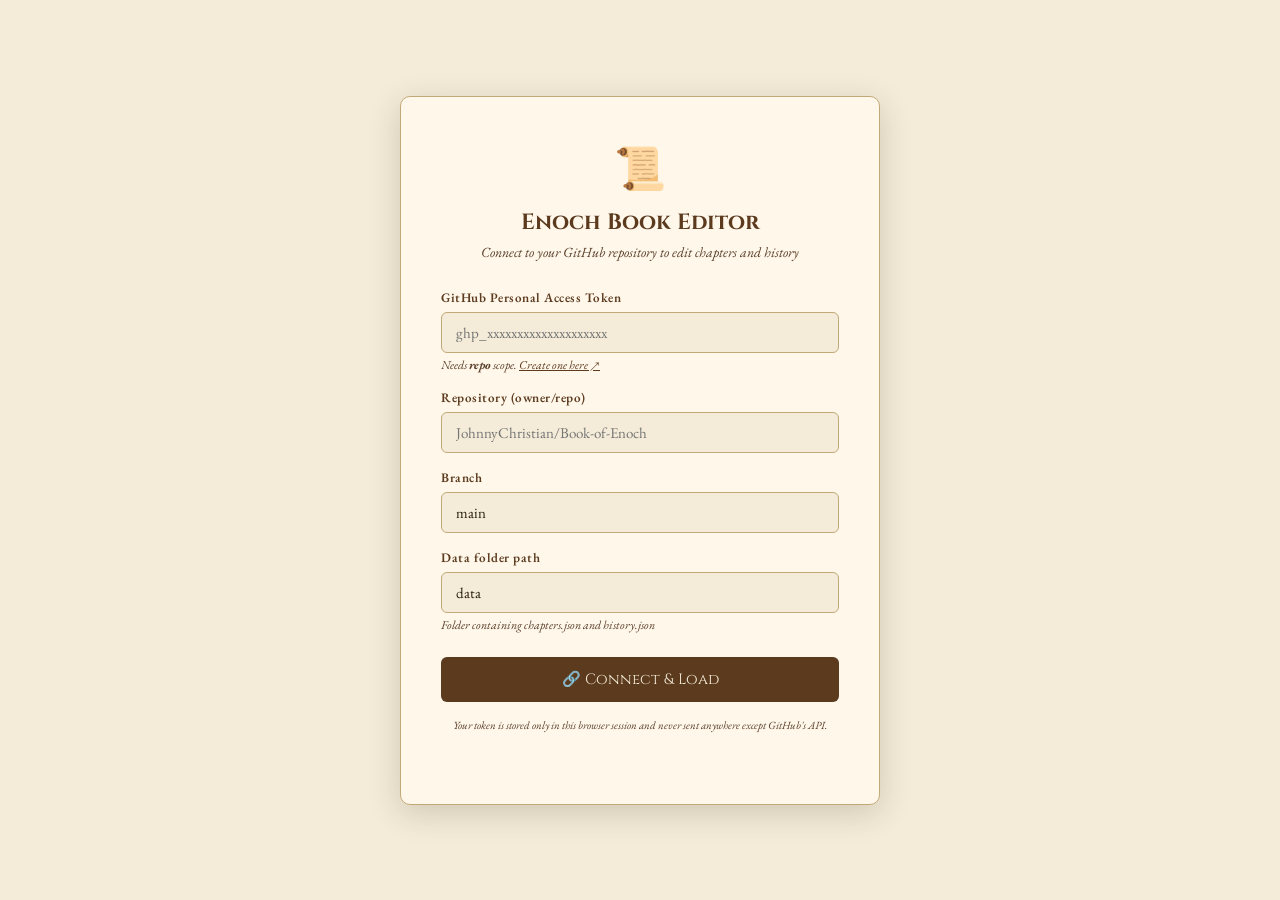
==== editor.html @ ed41091d "second commmit of v2" ====
<!DOCTYPE html>
<html lang="en">
<head>
<meta charset="UTF-8">
<meta name="viewport" content="width=device-width, initial-scale=1.0">
<title>Enoch Editor</title>
<style>
/* ── Google Fonts ── */
@import url('https://fonts.googleapis.com/css2?family=EB+Garamond:ital,wght@0,400;0,600;1,400&family=Cinzel:wght@500;700&display=swap');

:root {
  --parchment:   #f4ecd8;
  --parchment-dk:#e4d5b7;
  --parchment-md:#ede0c4;
  --ink:         #2b1d0e;
  --ink-mid:     #5a3e28;
  --gold:        #8b5e34;
  --gold-lt:     #c9a97a;
  --gold-dk:     #5c3a1e;
  --crimson:     #7a1e1e;
  --green:       #2d5a27;
  --border:      #c2a97a;
  --shadow:      rgba(43,29,14,0.18);
  --radius:      10px;
}

* { box-sizing: border-box; margin: 0; padding: 0; }

body {
  font-family: 'EB Garamond', Georgia, serif;
  background: var(--parchment);
  background-image: url("https://www.transparenttextures.com/patterns/paper-fibers.png");
  color: var(--ink);
  min-height: 100vh;
  font-size: 16px;
}

/* ── LOGIN SCREEN ── */
#loginScreen {
  display: flex;
  align-items: center;
  justify-content: center;
  min-height: 100vh;
  padding: 20px;
}
.login-card {
  background: rgba(255,248,235,0.95);
  border: 1px solid var(--border);
  border-radius: var(--radius);
  padding: 44px 40px;
  max-width: 480px;
  width: 100%;
  box-shadow: 0 8px 32px var(--shadow);
  text-align: center;
}
.login-card .crown { font-size: 42px; margin-bottom: 12px; }
.login-card h1 {
  font-family: 'Cinzel', serif;
  font-size: 22px;
  color: var(--gold-dk);
  margin-bottom: 6px;
}
.login-card p {
  font-size: 14px;
  color: var(--ink-mid);
  margin-bottom: 28px;
  font-style: italic;
}
.field-group { text-align: left; margin-bottom: 16px; }
.field-group label {
  display: block;
  font-size: 13px;
  font-weight: 600;
  color: var(--gold-dk);
  margin-bottom: 6px;
  letter-spacing: .5px;
}
.field-group input, .field-group select {
  width: 100%;
  padding: 10px 14px;
  font-family: 'EB Garamond', serif;
  font-size: 15px;
  background: var(--parchment);
  border: 1px solid var(--border);
  border-radius: 6px;
  color: var(--ink);
  outline: none;
  transition: border-color .2s;
}
.field-group input:focus, .field-group select:focus {
  border-color: var(--gold);
}
.field-group .hint {
  font-size: 12px;
  color: var(--ink-mid);
  margin-top: 4px;
  font-style: italic;
}
.btn-primary {
  width: 100%;
  padding: 12px;
  background: var(--gold-dk);
  color: var(--parchment);
  border: none;
  border-radius: 6px;
  font-family: 'Cinzel', serif;
  font-size: 15px;
  cursor: pointer;
  transition: background .2s, transform .1s;
  margin-top: 8px;
}
.btn-primary:hover { background: var(--gold); transform: translateY(-1px); }
.btn-primary:active { transform: translateY(0); }

/* ── MAIN APP ── */
#app { display: none; }

.topbar {
  background: var(--gold-dk);
  color: var(--parchment);
  display: flex;
  align-items: center;
  justify-content: space-between;
  padding: 12px 20px;
  position: sticky;
  top: 0;
  z-index: 200;
  box-shadow: 0 2px 8px var(--shadow);
}
.topbar h1 {
  font-family: 'Cinzel', serif;
  font-size: 17px;
  letter-spacing: 1px;
}
.topbar-right { display: flex; align-items: center; gap: 10px; }
.repo-badge {
  font-size: 12px;
  opacity: .8;
  font-style: italic;
}
.btn-sm {
  padding: 6px 14px;
  border-radius: 5px;
  font-size: 13px;
  cursor: pointer;
  border: 1px solid rgba(255,248,235,0.4);
  background: transparent;
  color: var(--parchment);
  font-family: 'EB Garamond', serif;
  transition: background .15s;
}
.btn-sm:hover { background: rgba(255,255,255,.15); }

/* ── TABS ── */
.tab-row {
  display: flex;
  gap: 0;
  background: var(--parchment-dk);
  border-bottom: 2px solid var(--border);
  padding: 0 16px;
}
.tab-btn {
  padding: 12px 24px;
  font-family: 'Cinzel', serif;
  font-size: 14px;
  background: transparent;
  border: none;
  border-bottom: 3px solid transparent;
  cursor: pointer;
  color: var(--ink-mid);
  transition: color .15s, border-color .15s;
  margin-bottom: -2px;
}
.tab-btn.active {
  color: var(--gold-dk);
  border-bottom-color: var(--gold-dk);
}

/* ── WORKSPACE ── */
.workspace { display: flex; min-height: calc(100vh - 110px); }

/* ── SIDEBAR ── */
.sidebar {
  width: 260px;
  min-width: 220px;
  background: var(--parchment-md);
  border-right: 1px solid var(--border);
  padding: 16px 0;
  overflow-y: auto;
  flex-shrink: 0;
}
.sidebar-title {
  font-family: 'Cinzel', serif;
  font-size: 11px;
  letter-spacing: 2px;
  color: var(--gold-dk);
  padding: 0 16px 10px;
  text-transform: uppercase;
  border-bottom: 1px solid var(--border);
  margin-bottom: 8px;
}
.chapter-item {
  display: flex;
  align-items: center;
  justify-content: space-between;
  padding: 9px 16px;
  cursor: pointer;
  font-size: 14px;
  transition: background .12s;
  border-left: 3px solid transparent;
}
.chapter-item:hover { background: rgba(139,94,52,.08); }
.chapter-item.active {
  background: rgba(139,94,52,.14);
  border-left-color: var(--gold);
  color: var(--gold-dk);
  font-weight: 600;
}
.chapter-item .ch-num {
  font-size: 11px;
  color: var(--gold);
  font-family: 'Cinzel', serif;
  min-width: 28px;
}
.chapter-item .ch-title {
  flex: 1;
  overflow: hidden;
  text-overflow: ellipsis;
  white-space: nowrap;
  font-size: 13px;
}
.chapter-item .ch-count {
  font-size: 11px;
  color: var(--ink-mid);
  background: var(--parchment-dk);
  padding: 1px 6px;
  border-radius: 10px;
}
.add-chapter-btn {
  display: block;
  width: calc(100% - 32px);
  margin: 12px 16px 0;
  padding: 9px;
  background: var(--gold-dk);
  color: var(--parchment);
  border: none;
  border-radius: 6px;
  font-family: 'Cinzel', serif;
  font-size: 13px;
  cursor: pointer;
  transition: background .15s;
}
.add-chapter-btn:hover { background: var(--gold); }

/* ── EDITOR PANEL ── */
.editor-panel {
  flex: 1;
  padding: 24px;
  overflow-y: auto;
}
.panel-header {
  display: flex;
  align-items: center;
  justify-content: space-between;
  margin-bottom: 20px;
  flex-wrap: wrap;
  gap: 10px;
}
.panel-header h2 {
  font-family: 'Cinzel', serif;
  font-size: 18px;
  color: var(--gold-dk);
}
.btn-group { display: flex; gap: 8px; flex-wrap: wrap; }

.btn-action {
  padding: 8px 18px;
  border-radius: 6px;
  font-size: 14px;
  font-family: 'EB Garamond', serif;
  cursor: pointer;
  border: 1px solid var(--border);
  background: var(--parchment);
  color: var(--ink);
  transition: background .15s, transform .1s;
}
.btn-action:hover { background: var(--parchment-dk); }
.btn-action.save {
  background: var(--green);
  color: #fff;
  border-color: var(--green);
}
.btn-action.save:hover { background: #3a7233; }
.btn-action.danger {
  background: var(--crimson);
  color: #fff;
  border-color: var(--crimson);
}
.btn-action.danger:hover { background: #9a2525; }

/* ── FORM ELEMENTS ── */
.form-row { margin-bottom: 18px; }
.form-row label {
  display: block;
  font-size: 13px;
  font-weight: 600;
  color: var(--gold-dk);
  margin-bottom: 6px;
  letter-spacing: .3px;
}
.form-row input[type=text],
.form-row input[type=number] {
  width: 100%;
  padding: 10px 14px;
  font-family: 'EB Garamond', serif;
  font-size: 16px;
  background: rgba(255,248,235,0.9);
  border: 1px solid var(--border);
  border-radius: 6px;
  color: var(--ink);
  outline: none;
  transition: border-color .2s;
}
.form-row input:focus { border-color: var(--gold); }

textarea {
  width: 100%;
  padding: 12px 14px;
  font-family: 'EB Garamond', serif;
  font-size: 16px;
  line-height: 1.9;
  background: rgba(255,248,235,0.9);
  border: 1px solid var(--border);
  border-radius: 6px;
  color: var(--ink);
  outline: none;
  resize: vertical;
  transition: border-color .2s;
}
textarea:focus { border-color: var(--gold); }

.hint-text {
  font-size: 12px;
  color: var(--ink-mid);
  margin-top: 5px;
  font-style: italic;
}

/* ── VERSE INPUT MODE ── */
.verse-list { display: flex; flex-direction: column; gap: 10px; margin-bottom: 14px; }
.verse-row {
  display: flex;
  gap: 8px;
  align-items: flex-start;
}
.verse-num-badge {
  min-width: 36px;
  padding: 10px 0;
  text-align: center;
  font-family: 'Cinzel', serif;
  font-size: 13px;
  color: var(--gold);
  font-weight: 600;
  flex-shrink: 0;
}
.verse-row textarea { min-height: 70px; }
.verse-del-btn {
  padding: 8px 10px;
  background: transparent;
  border: 1px solid var(--border);
  border-radius: 5px;
  cursor: pointer;
  color: var(--crimson);
  font-size: 16px;
  flex-shrink: 0;
  transition: background .12s;
}
.verse-del-btn:hover { background: #fbeaea; }
.add-verse-btn {
  padding: 8px 16px;
  background: transparent;
  border: 1px dashed var(--gold);
  border-radius: 6px;
  color: var(--gold-dk);
  font-family: 'EB Garamond', serif;
  font-size: 14px;
  cursor: pointer;
  transition: background .12s;
}
.add-verse-btn:hover { background: rgba(139,94,52,.07); }

/* ── MODE TOGGLE ── */
.mode-toggle {
  display: flex;
  gap: 0;
  border: 1px solid var(--border);
  border-radius: 6px;
  overflow: hidden;
  margin-bottom: 16px;
  width: fit-content;
}
.mode-btn {
  padding: 7px 16px;
  font-size: 13px;
  font-family: 'EB Garamond', serif;
  border: none;
  background: var(--parchment);
  color: var(--ink-mid);
  cursor: pointer;
  transition: background .12s, color .12s;
}
.mode-btn.active {
  background: var(--gold-dk);
  color: var(--parchment);
}

/* ── STATUS TOAST ── */
#toast {
  position: fixed;
  bottom: 24px;
  left: 50%;
  transform: translateX(-50%) translateY(80px);
  background: var(--gold-dk);
  color: var(--parchment);
  padding: 12px 24px;
  border-radius: 8px;
  font-size: 14px;
  font-family: 'Cinzel', serif;
  z-index: 999;
  transition: transform .3s ease;
  pointer-events: none;
  white-space: nowrap;
}
#toast.show { transform: translateX(-50%) translateY(0); }
#toast.error { background: var(--crimson); }

/* ── EMPTY STATE ── */
.empty-state {
  text-align: center;
  padding: 60px 20px;
  color: var(--ink-mid);
}
.empty-state .icon { font-size: 48px; margin-bottom: 16px; }
.empty-state p { font-style: italic; font-size: 15px; }

/* ── CONFIRM DIALOG ── */
.overlay {
  display: none;
  position: fixed;
  inset: 0;
  background: rgba(43,29,14,0.5);
  z-index: 500;
  align-items: center;
  justify-content: center;
}
.overlay.show { display: flex; }
.dialog {
  background: var(--parchment);
  border: 1px solid var(--border);
  border-radius: var(--radius);
  padding: 32px;
  max-width: 400px;
  width: 90%;
  text-align: center;
  box-shadow: 0 12px 40px var(--shadow);
}
.dialog h3 {
  font-family: 'Cinzel', serif;
  color: var(--crimson);
  margin-bottom: 12px;
}
.dialog p { font-size: 15px; color: var(--ink-mid); margin-bottom: 22px; }
.dialog-btns { display: flex; gap: 10px; justify-content: center; }

/* ── RESPONSIVE ── */
@media (max-width: 640px) {
  .sidebar { width: 200px; min-width: 180px; }
  .editor-panel { padding: 16px; }
  .topbar h1 { font-size: 14px; }
  .repo-badge { display: none; }
}
@media (max-width: 480px) {
  .workspace { flex-direction: column; }
  .sidebar { width: 100%; border-right: none; border-bottom: 1px solid var(--border); max-height: 200px; }
}
</style>
</head>
<body>

<!-- ══════════════════════════════════════════════
     LOGIN SCREEN
══════════════════════════════════════════════ -->
<div id="loginScreen">
  <div class="login-card">
    <div class="crown">📜</div>
    <h1>Enoch Book Editor</h1>
    <p>Connect to your GitHub repository to edit chapters and history</p>

    <div class="field-group">
      <label>GitHub Personal Access Token</label>
      <input type="password" id="tokenInput" placeholder="ghp_xxxxxxxxxxxxxxxxxxxx">
      <div class="hint">
        Needs <strong>repo</strong> scope.
        <a href="https://github.com/settings/tokens/new?scopes=repo&description=Enoch+Editor" target="_blank" style="color:var(--gold-dk)">Create one here ↗</a>
      </div>
    </div>

    <div class="field-group">
      <label>Repository (owner/repo)</label>
      <input type="text" id="repoInput" placeholder="JohnnyChristian/Book-of-Enoch">
    </div>

    <div class="field-group">
      <label>Branch</label>
      <input type="text" id="branchInput" value="main" placeholder="main">
    </div>

    <div class="field-group">
      <label>Data folder path</label>
      <input type="text" id="pathInput" value="data" placeholder="data">
      <div class="hint">Folder containing chapters.json and history.json</div>
    </div>

    <button class="btn-primary" onclick="connect()">🔗 Connect &amp; Load</button>

    <p style="font-size:11px; color:var(--ink-mid); margin-top:16px; font-style:italic;">
      Your token is stored only in this browser session and never sent anywhere except GitHub's API.
    </p>
  </div>
</div>

<!-- ══════════════════════════════════════════════
     MAIN APP
══════════════════════════════════════════════ -->
<div id="app">

  <div class="topbar">
    <h1>📖 Enoch Editor</h1>
    <div class="topbar-right">
      <span class="repo-badge" id="repoLabel"></span>
      <button class="btn-sm" onclick="reloadData()">↻ Reload</button>
      <button class="btn-sm" onclick="logout()">Logout</button>
    </div>
  </div>

  <div class="tab-row">
    <button class="tab-btn active" id="tabChapters" onclick="switchTab('chapters')">📚 Chapters</button>
    <button class="tab-btn" id="tabHistory" onclick="switchTab('history')">📜 History</button>
  </div>

  <!-- CHAPTERS TAB -->
  <div id="chaptersTab" class="workspace">
    <div class="sidebar">
      <div class="sidebar-title">Chapters</div>
      <div id="chapterList"></div>
      <button class="add-chapter-btn" onclick="newChapter()">+ Add Chapter</button>
    </div>
    <div class="editor-panel" id="chapterEditor">
      <div class="empty-state">
        <div class="icon">✍️</div>
        <p>Select a chapter to edit, or add a new one</p>
      </div>
    </div>
  </div>

  <!-- HISTORY TAB -->
  <div id="historyTab" class="workspace" style="display:none;">
    <div class="editor-panel" style="max-width:860px; margin:0 auto;">
      <div class="panel-header">
        <h2>History Content</h2>
        <div class="btn-group">
          <button class="btn-action save" onclick="saveHistory()">💾 Save to GitHub</button>
        </div>
      </div>
      <div class="form-row">
        <label>Full history text (Gujarati)</label>
        <textarea id="historyContent" rows="28" placeholder="Enter history text here…"></textarea>
        <div class="hint-text">This is the complete content of history.json. Edit freely — the file will be saved exactly as written.</div>
      </div>
    </div>
  </div>

</div>

<!-- Confirm Dialog -->
<div class="overlay" id="confirmOverlay">
  <div class="dialog">
    <h3 id="confirmTitle">Confirm</h3>
    <p id="confirmMsg"></p>
    <div class="dialog-btns">
      <button class="btn-action" onclick="closeConfirm()">Cancel</button>
      <button class="btn-action danger" id="confirmOkBtn">Delete</button>
    </div>
  </div>
</div>

<!-- Toast -->
<div id="toast"></div>

<script>
/* ════════════════════════════════════════════════
   STATE
════════════════════════════════════════════════ */
let TOKEN  = '';
let REPO   = '';
let BRANCH = 'main';
let DATA_PATH = 'data';

let chaptersData = null;   // full parsed chapters.json
let historyData  = null;   // full parsed history.json
let chaptersSha  = '';     // GitHub blob SHA for chapters.json
let historySha   = '';     // GitHub blob SHA for history.json

let currentChapterIdx = null;
let activeTab = 'chapters';

const GU = '૦૧૨૩૪૫૬૭૮૯';

/* ════════════════════════════════════════════════
   GUJARATI HELPERS
════════════════════════════════════════════════ */
function toGu(n) {
  return String(n).split('').map(d => GU[+d]).join('');
}

function normalizeVerse(text, num) {
  let t = text.trim();
  // strip any existing numeral prefix the user typed
  t = t.replace(/^[0-9૦-૯]+\.\s*/, '');
  return `${toGu(num)}. ${t}`;
}

function parseVerses(raw) {
  // Accept bulk text: one verse per line (blank lines ignored)
  // Each line may or may not start with a numeral prefix
  const lines = raw.split('\n').map(l => l.trim()).filter(Boolean);
  return lines.map((line, i) => normalizeVerse(line, i + 1));
}

/* ════════════════════════════════════════════════
   GITHUB API
════════════════════════════════════════════════ */
async function ghGet(path) {
  const r = await fetch(`https://api.github.com/repos/${REPO}/contents/${path}?ref=${BRANCH}`, {
    headers: { Authorization: `token ${TOKEN}`, Accept: 'application/vnd.github.v3+json' }
  });
  if (!r.ok) throw new Error(`GitHub GET failed: ${r.status} ${await r.text()}`);
  return r.json();
}

async function ghPut(path, content, sha, message) {
  const body = {
    message,
    content: btoa(unescape(encodeURIComponent(content))),
    branch: BRANCH
  };
  if (sha) body.sha = sha;
  const r = await fetch(`https://api.github.com/repos/${REPO}/contents/${path}`, {
    method: 'PUT',
    headers: {
      Authorization: `token ${TOKEN}`,
      Accept: 'application/vnd.github.v3+json',
      'Content-Type': 'application/json'
    },
    body: JSON.stringify(body)
  });
  if (!r.ok) throw new Error(`GitHub PUT failed: ${r.status} ${await r.text()}`);
  return r.json();
}

function ghDecode(b64) {
  return decodeURIComponent(escape(atob(b64.replace(/\n/g, ''))));
}

/* ════════════════════════════════════════════════
   CONNECT / LOAD
════════════════════════════════════════════════ */
async function connect() {
  TOKEN     = document.getElementById('tokenInput').value.trim();
  REPO      = document.getElementById('repoInput').value.trim();
  BRANCH    = document.getElementById('branchInput').value.trim() || 'main';
  DATA_PATH = document.getElementById('pathInput').value.trim().replace(/\/$/, '') || 'data';

  if (!TOKEN || !REPO) { toast('Please fill in token and repository', true); return; }

  toast('Connecting to GitHub…');
  try {
    await reloadData(true);
    document.getElementById('loginScreen').style.display = 'none';
    document.getElementById('app').style.display = 'block';
    document.getElementById('repoLabel').textContent = REPO + ' / ' + BRANCH;
    // persist settings (not token) for convenience
    sessionStorage.setItem('enochRepo',   REPO);
    sessionStorage.setItem('enochBranch', BRANCH);
    sessionStorage.setItem('enochPath',   DATA_PATH);
  } catch(e) {
    toast('Connection failed: ' + e.message, true);
  }
}

async function reloadData(silent = false) {
  if (!silent) toast('Reloading from GitHub…');
  const [chFile, hiFile] = await Promise.all([
    ghGet(`${DATA_PATH}/chapters.json`),
    ghGet(`${DATA_PATH}/history.json`)
  ]);
  chaptersData = JSON.parse(ghDecode(chFile.content));
  historyData  = JSON.parse(ghDecode(hiFile.content));
  chaptersSha  = chFile.sha;
  historySha   = hiFile.sha;

  renderChapterList();
  document.getElementById('historyContent').value = historyData.content || '';
  currentChapterIdx = null;
  renderEmptyState();
  if (!silent) toast('Reloaded ✓');
}

function logout() {
  TOKEN = ''; REPO = ''; chaptersData = null; historyData = null;
  document.getElementById('loginScreen').style.display = 'flex';
  document.getElementById('app').style.display = 'none';
}

/* ════════════════════════════════════════════════
   TAB SWITCHING
════════════════════════════════════════════════ */
function switchTab(tab) {
  activeTab = tab;
  document.getElementById('chaptersTab').style.display = tab === 'chapters' ? 'flex' : 'none';
  document.getElementById('historyTab').style.display  = tab === 'history'  ? 'flex' : 'none';
  document.getElementById('tabChapters').classList.toggle('active', tab === 'chapters');
  document.getElementById('tabHistory').classList.toggle('active',  tab === 'history');
}

/* ════════════════════════════════════════════════
   CHAPTER LIST
════════════════════════════════════════════════ */
function renderChapterList() {
  const list = document.getElementById('chapterList');
  list.innerHTML = '';
  (chaptersData.chapters || []).forEach((ch, i) => {
    const div = document.createElement('div');
    div.className = 'chapter-item' + (i === currentChapterIdx ? ' active' : '');
    div.innerHTML = `
      <span class="ch-num">${ch.n}</span>
      <span class="ch-title">${ch.title}</span>
      <span class="ch-count">${ch.verses.length}v</span>
    `;
    div.onclick = () => openChapter(i);
    list.appendChild(div);
  });
}

/* ════════════════════════════════════════════════
   CHAPTER EDITOR
════════════════════════════════════════════════ */
function renderEmptyState() {
  document.getElementById('chapterEditor').innerHTML = `
    <div class="empty-state">
      <div class="icon">✍️</div>
      <p>Select a chapter to edit, or add a new one</p>
    </div>`;
}

function openChapter(idx) {
  currentChapterIdx = idx;
  renderChapterList();
  renderChapterEditor();
}

function renderChapterEditor() {
  const ch  = chaptersData.chapters[currentChapterIdx];
  const panel = document.getElementById('chapterEditor');

  panel.innerHTML = `
    <div class="panel-header">
      <h2>Chapter ${ch.n}</h2>
      <div class="btn-group">
        <button class="btn-action save" onclick="saveChapters('Updated chapter ${ch.n}')">💾 Save to GitHub</button>
        <button class="btn-action danger" onclick="askDeleteChapter(${currentChapterIdx})">🗑 Delete Chapter</button>
      </div>
    </div>

    <div class="form-row">
      <label>Chapter Number</label>
      <input type="number" id="chNum" value="${ch.n}" min="1">
    </div>
    <div class="form-row">
      <label>Chapter Title (Gujarati)</label>
      <input type="text" id="chTitle" value="${escHtml(ch.title)}">
    </div>

    <div style="margin-bottom:16px;">
      <div style="font-size:13px; font-weight:600; color:var(--gold-dk); margin-bottom:8px;">Verses</div>
      <div class="mode-toggle">
        <button class="mode-btn active" id="modeBtnIndiv" onclick="setVerseMode('individual')">One by One</button>
        <button class="mode-btn" id="modeBtnBulk"  onclick="setVerseMode('bulk')">Paste All at Once</button>
      </div>

      <!-- INDIVIDUAL MODE -->
      <div id="modeIndividual">
        <div class="verse-list" id="verseList"></div>
        <button class="add-verse-btn" onclick="addVerseRow()">+ Add Verse</button>
      </div>

      <!-- BULK MODE -->
      <div id="modeBulk" style="display:none;">
        <textarea id="bulkVerses" rows="18"
          placeholder="Paste all verses here, one per line.\n\nYou can include or omit the Gujarati numeral prefix — the editor will fix them automatically.\n\nExample:\nઆ હનોખના આશીર્વાદના વચનો છે\nહનોખ, જે એક ન્યાયી પુરુષ હતો…"></textarea>
        <div class="hint-text">One verse per line. Blank lines are ignored. Prefixes like ૧. ૨. are auto-applied.</div>
      </div>
    </div>
  `;

  renderVerseRows(ch.verses);
}

function renderVerseRows(verses) {
  const list = document.getElementById('verseList');
  list.innerHTML = '';
  verses.forEach((v, i) => {
    // strip leading numeral for display in textarea
    const text = v.replace(/^[0-9૦-૯]+\.\s*/, '');
    addVerseRow(text, i);
  });
}

function addVerseRow(text = '', insertAt = null) {
  const list  = document.getElementById('verseList');
  const idx   = insertAt !== null ? insertAt : list.children.length;
  const num   = idx + 1;
  const row   = document.createElement('div');
  row.className = 'verse-row';
  row.dataset.idx = idx;
  row.innerHTML = `
    <div class="verse-num-badge">${toGu(num)}</div>
    <textarea rows="2">${escHtml(text)}</textarea>
    <button class="verse-del-btn" onclick="removeVerseRow(this)" title="Delete verse">✕</button>
  `;
  list.appendChild(row);
  renumberVerseRows();
}

function removeVerseRow(btn) {
  btn.closest('.verse-row').remove();
  renumberVerseRows();
}

function renumberVerseRows() {
  document.querySelectorAll('#verseList .verse-row').forEach((row, i) => {
    row.querySelector('.verse-num-badge').textContent = toGu(i + 1);
  });
}

let verseMode = 'individual';
function setVerseMode(mode) {
  verseMode = mode;
  document.getElementById('modeIndividual').style.display = mode === 'individual' ? 'block' : 'none';
  document.getElementById('modeBulk').style.display       = mode === 'bulk'       ? 'block' : 'none';
  document.getElementById('modeBtnIndiv').classList.toggle('active', mode === 'individual');
  document.getElementById('modeBtnBulk').classList.toggle('active',  mode === 'bulk');

  if (mode === 'bulk') {
    // Populate bulk textarea from current verse rows
    const rows = document.querySelectorAll('#verseList .verse-row textarea');
    document.getElementById('bulkVerses').value = Array.from(rows).map(r => r.value).join('\n');
  } else {
    // Sync individual rows from bulk textarea
    const raw = document.getElementById('bulkVerses').value;
    const lines = raw.split('\n').map(l => l.trim()).filter(Boolean);
    const list = document.getElementById('verseList');
    list.innerHTML = '';
    lines.forEach((line, i) => {
      const text = line.replace(/^[0-9૦-૯]+\.\s*/, '');
      addVerseRow(text, i);
    });
  }
}

function collectVerses() {
  if (verseMode === 'bulk') {
    return parseVerses(document.getElementById('bulkVerses').value);
  } else {
    const rows = document.querySelectorAll('#verseList .verse-row textarea');
    return Array.from(rows).map((r, i) => normalizeVerse(r.value, i + 1)).filter(v => v.replace(/^[^.]+\.\s*/, '').trim());
  }
}

/* ════════════════════════════════════════════════
   NEW CHAPTER
════════════════════════════════════════════════ */
function newChapter() {
  const nextN = chaptersData.chapters.length
    ? Math.max(...chaptersData.chapters.map(c => c.n)) + 1
    : 1;

  // Insert placeholder
  const newCh = { n: nextN, title: '', verses: [] };
  chaptersData.chapters.push(newCh);
  currentChapterIdx = chaptersData.chapters.length - 1;
  renderChapterList();

  const panel = document.getElementById('chapterEditor');
  panel.innerHTML = `
    <div class="panel-header">
      <h2>New Chapter</h2>
      <div class="btn-group">
        <button class="btn-action save" onclick="saveNewChapter()">💾 Save to GitHub</button>
        <button class="btn-action" onclick="cancelNewChapter()">✕ Cancel</button>
      </div>
    </div>

    <div class="form-row">
      <label>Chapter Number</label>
      <input type="number" id="chNum" value="${nextN}" min="1">
    </div>
    <div class="form-row">
      <label>Chapter Title (Gujarati)</label>
      <input type="text" id="chTitle" placeholder="અધ્યાયનું શીર્ષક">
    </div>

    <div style="margin-bottom:16px;">
      <div style="font-size:13px; font-weight:600; color:var(--gold-dk); margin-bottom:8px;">Verses</div>
      <div class="mode-toggle">
        <button class="mode-btn active" id="modeBtnIndiv" onclick="setVerseMode('individual')">One by One</button>
        <button class="mode-btn" id="modeBtnBulk"  onclick="setVerseMode('bulk')">Paste All at Once</button>
      </div>
      <div id="modeIndividual">
        <div class="verse-list" id="verseList"></div>
        <button class="add-verse-btn" onclick="addVerseRow()">+ Add Verse</button>
      </div>
      <div id="modeBulk" style="display:none;">
        <textarea id="bulkVerses" rows="18"
          placeholder="Paste all verses here, one per line."></textarea>
        <div class="hint-text">One verse per line. Blank lines ignored. Numeral prefixes auto-applied.</div>
      </div>
    </div>
  `;
  verseMode = 'individual';
  addVerseRow('', 0);
}

function cancelNewChapter() {
  chaptersData.chapters.pop();
  currentChapterIdx = null;
  renderChapterList();
  renderEmptyState();
}

async function saveNewChapter() {
  const n     = parseInt(document.getElementById('chNum').value);
  const title = document.getElementById('chTitle').value.trim();
  const verses = collectVerses();

  if (!title)         { toast('Title is required', true); return; }
  if (!verses.length) { toast('At least one verse required', true); return; }

  // Check duplicate number
  const dup = chaptersData.chapters.filter((c, i) => c.n === n && i !== currentChapterIdx);
  if (dup.length) { toast(`Chapter ${n} already exists`, true); return; }

  chaptersData.chapters[currentChapterIdx] = { n, title, verses };
  chaptersData.chapters.sort((a, b) => a.n - b.n);
  currentChapterIdx = chaptersData.chapters.findIndex(c => c.n === n);

  await saveChapters(`Add chapter ${n}: ${title}`);
}

/* ════════════════════════════════════════════════
   SAVE CHAPTER EDITS
════════════════════════════════════════════════ */
async function saveChapters(commitMsg) {
  // Collect edits if editing existing chapter
  if (document.getElementById('chNum')) {
    const n      = parseInt(document.getElementById('chNum').value);
    const title  = document.getElementById('chTitle').value.trim();
    const verses = collectVerses();
    if (!title)  { toast('Title is required', true); return; }
    chaptersData.chapters[currentChapterIdx] = { n, title, verses };
    chaptersData.chapters.sort((a, b) => a.n - b.n);
    currentChapterIdx = chaptersData.chapters.findIndex(c => c.n === n);
  }

  try {
    toast('Saving to GitHub…');
    const json = JSON.stringify(chaptersData, null, 2);
    const result = await ghPut(`${DATA_PATH}/chapters.json`, json, chaptersSha,
      commitMsg || `Update chapters.json`);
    chaptersSha = result.content.sha;
    renderChapterList();
    renderChapterEditor();
    toast('✅ Saved to GitHub!');
  } catch(e) {
    toast('Save failed: ' + e.message, true);
  }
}

/* ════════════════════════════════════════════════
   DELETE CHAPTER
════════════════════════════════════════════════ */
let pendingDeleteIdx = null;
function askDeleteChapter(idx) {
  pendingDeleteIdx = idx;
  const ch = chaptersData.chapters[idx];
  document.getElementById('confirmTitle').textContent = 'Delete Chapter?';
  document.getElementById('confirmMsg').textContent =
    `Delete Chapter ${ch.n} — "${ch.title}" with ${ch.verses.length} verse(s)? This cannot be undone.`;
  document.getElementById('confirmOkBtn').onclick = confirmDeleteChapter;
  document.getElementById('confirmOverlay').classList.add('show');
}
function closeConfirm() {
  document.getElementById('confirmOverlay').classList.remove('show');
  pendingDeleteIdx = null;
}
async function confirmDeleteChapter() {
  closeConfirm();
  const ch = chaptersData.chapters[pendingDeleteIdx];
  chaptersData.chapters.splice(pendingDeleteIdx, 1);
  currentChapterIdx = null;
  try {
    toast('Deleting…');
    const json = JSON.stringify(chaptersData, null, 2);
    const result = await ghPut(`${DATA_PATH}/chapters.json`, json, chaptersSha,
      `Delete chapter ${ch.n}: ${ch.title}`);
    chaptersSha = result.content.sha;
    renderChapterList();
    renderEmptyState();
    toast(`✅ Chapter ${ch.n} deleted`);
  } catch(e) {
    toast('Delete failed: ' + e.message, true);
  }
}

/* ════════════════════════════════════════════════
   SAVE HISTORY
════════════════════════════════════════════════ */
async function saveHistory() {
  const content = document.getElementById('historyContent').value;
  historyData.content = content;
  try {
    toast('Saving history to GitHub…');
    const json = JSON.stringify(historyData, null, 2);
    const result = await ghPut(`${DATA_PATH}/history.json`, json, historySha,
      'Update history.json');
    historySha = result.content.sha;
    toast('✅ History saved to GitHub!');
  } catch(e) {
    toast('Save failed: ' + e.message, true);
  }
}

/* ════════════════════════════════════════════════
   TOAST
════════════════════════════════════════════════ */
let toastTimer;
function toast(msg, isError = false) {
  const el = document.getElementById('toast');
  el.textContent = msg;
  el.className = 'show' + (isError ? ' error' : '');
  clearTimeout(toastTimer);
  toastTimer = setTimeout(() => { el.className = ''; }, isError ? 4000 : 2500);
}

/* ════════════════════════════════════════════════
   UTIL
════════════════════════════════════════════════ */
function escHtml(s) {
  return String(s).replace(/&/g,'&amp;').replace(/</g,'&lt;').replace(/>/g,'&gt;').replace(/"/g,'&quot;');
}

// Restore session settings
(function() {
  if (sessionStorage.getItem('enochRepo')) {
    document.getElementById('repoInput').value   = sessionStorage.getItem('enochRepo');
    document.getElementById('branchInput').value = sessionStorage.getItem('enochBranch') || 'main';
    document.getElementById('pathInput').value   = sessionStorage.getItem('enochPath') || 'data';
  }
})();
</script>
</body>
</html>
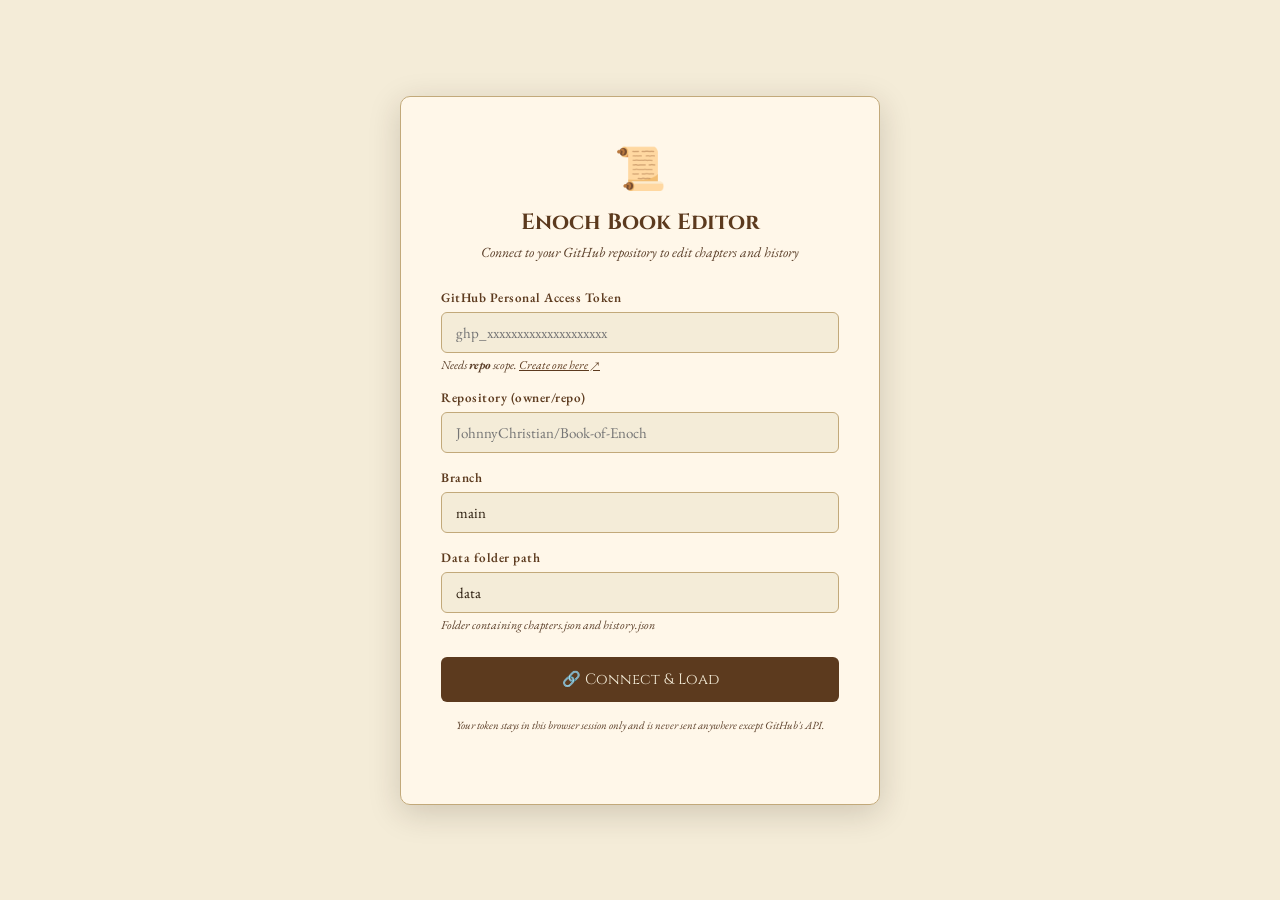
==== commit cb6f130a: "Modified with Editor" ====
--- a/editor.html
+++ b/editor.html
@@ -5,7 +5,6 @@
 <meta name="viewport" content="width=device-width, initial-scale=1.0">
 <title>Enoch Editor</title>
 <style>
-/* ── Google Fonts ── */
 @import url('https://fonts.googleapis.com/css2?family=EB+Garamond:ital,wght@0,400;0,600;1,400&family=Cinzel:wght@500;700&display=swap');
 
 :root {
@@ -23,517 +22,184 @@
   --shadow:      rgba(43,29,14,0.18);
   --radius:      10px;
 }
-
-* { box-sizing: border-box; margin: 0; padding: 0; }
-
-body {
-  font-family: 'EB Garamond', Georgia, serif;
-  background: var(--parchment);
-  background-image: url("https://www.transparenttextures.com/patterns/paper-fibers.png");
-  color: var(--ink);
-  min-height: 100vh;
-  font-size: 16px;
-}
-
-/* ── LOGIN SCREEN ── */
-#loginScreen {
-  display: flex;
-  align-items: center;
-  justify-content: center;
-  min-height: 100vh;
-  padding: 20px;
-}
-.login-card {
-  background: rgba(255,248,235,0.95);
-  border: 1px solid var(--border);
-  border-radius: var(--radius);
-  padding: 44px 40px;
-  max-width: 480px;
-  width: 100%;
-  box-shadow: 0 8px 32px var(--shadow);
-  text-align: center;
-}
-.login-card .crown { font-size: 42px; margin-bottom: 12px; }
-.login-card h1 {
-  font-family: 'Cinzel', serif;
-  font-size: 22px;
-  color: var(--gold-dk);
-  margin-bottom: 6px;
-}
-.login-card p {
-  font-size: 14px;
-  color: var(--ink-mid);
-  margin-bottom: 28px;
-  font-style: italic;
-}
-.field-group { text-align: left; margin-bottom: 16px; }
-.field-group label {
-  display: block;
-  font-size: 13px;
-  font-weight: 600;
-  color: var(--gold-dk);
-  margin-bottom: 6px;
-  letter-spacing: .5px;
-}
-.field-group input, .field-group select {
-  width: 100%;
-  padding: 10px 14px;
-  font-family: 'EB Garamond', serif;
-  font-size: 15px;
-  background: var(--parchment);
-  border: 1px solid var(--border);
-  border-radius: 6px;
-  color: var(--ink);
-  outline: none;
-  transition: border-color .2s;
-}
-.field-group input:focus, .field-group select:focus {
-  border-color: var(--gold);
-}
-.field-group .hint {
-  font-size: 12px;
-  color: var(--ink-mid);
-  margin-top: 4px;
-  font-style: italic;
-}
-.btn-primary {
-  width: 100%;
-  padding: 12px;
-  background: var(--gold-dk);
-  color: var(--parchment);
-  border: none;
-  border-radius: 6px;
-  font-family: 'Cinzel', serif;
-  font-size: 15px;
-  cursor: pointer;
-  transition: background .2s, transform .1s;
-  margin-top: 8px;
-}
-.btn-primary:hover { background: var(--gold); transform: translateY(-1px); }
-.btn-primary:active { transform: translateY(0); }
-
-/* ── MAIN APP ── */
-#app { display: none; }
-
-.topbar {
-  background: var(--gold-dk);
-  color: var(--parchment);
-  display: flex;
-  align-items: center;
-  justify-content: space-between;
-  padding: 12px 20px;
-  position: sticky;
-  top: 0;
-  z-index: 200;
-  box-shadow: 0 2px 8px var(--shadow);
-}
-.topbar h1 {
-  font-family: 'Cinzel', serif;
-  font-size: 17px;
-  letter-spacing: 1px;
-}
-.topbar-right { display: flex; align-items: center; gap: 10px; }
-.repo-badge {
-  font-size: 12px;
-  opacity: .8;
-  font-style: italic;
-}
-.btn-sm {
-  padding: 6px 14px;
-  border-radius: 5px;
-  font-size: 13px;
-  cursor: pointer;
-  border: 1px solid rgba(255,248,235,0.4);
-  background: transparent;
-  color: var(--parchment);
-  font-family: 'EB Garamond', serif;
-  transition: background .15s;
-}
-.btn-sm:hover { background: rgba(255,255,255,.15); }
+*,*::before,*::after{box-sizing:border-box;margin:0;padding:0;}
+body{font-family:'EB Garamond',Georgia,serif;background:var(--parchment);background-image:url("https://www.transparenttextures.com/patterns/paper-fibers.png");color:var(--ink);min-height:100vh;font-size:16px;}
+
+/* ── LOGIN ── */
+#loginScreen{display:flex;align-items:center;justify-content:center;min-height:100vh;padding:20px;}
+.login-card{background:rgba(255,248,235,0.96);border:1px solid var(--border);border-radius:var(--radius);padding:44px 40px;max-width:480px;width:100%;box-shadow:0 8px 32px var(--shadow);text-align:center;}
+.login-card .crown{font-size:42px;margin-bottom:12px;}
+.login-card h1{font-family:'Cinzel',serif;font-size:22px;color:var(--gold-dk);margin-bottom:6px;}
+.login-card>p{font-size:14px;color:var(--ink-mid);margin-bottom:28px;font-style:italic;}
+.field-group{text-align:left;margin-bottom:16px;}
+.field-group label{display:block;font-size:13px;font-weight:600;color:var(--gold-dk);margin-bottom:6px;letter-spacing:.5px;}
+.field-group input{width:100%;padding:10px 14px;font-family:'EB Garamond',serif;font-size:15px;background:var(--parchment);border:1px solid var(--border);border-radius:6px;color:var(--ink);outline:none;transition:border-color .2s;}
+.field-group input:focus{border-color:var(--gold);}
+.field-group .hint{font-size:12px;color:var(--ink-mid);margin-top:4px;font-style:italic;}
+.btn-primary{width:100%;padding:12px;background:var(--gold-dk);color:var(--parchment);border:none;border-radius:6px;font-family:'Cinzel',serif;font-size:15px;cursor:pointer;transition:background .2s,transform .1s;margin-top:8px;}
+.btn-primary:hover{background:var(--gold);transform:translateY(-1px);}
+
+/* ── TOP BAR ── */
+#app{display:none;}
+.topbar{background:var(--gold-dk);color:var(--parchment);display:flex;align-items:center;justify-content:space-between;padding:12px 20px;position:sticky;top:0;z-index:200;box-shadow:0 2px 8px var(--shadow);}
+.topbar h1{font-family:'Cinzel',serif;font-size:17px;letter-spacing:1px;}
+.topbar-right{display:flex;align-items:center;gap:10px;}
+.repo-badge{font-size:12px;opacity:.8;font-style:italic;}
+.btn-sm{padding:6px 14px;border-radius:5px;font-size:13px;cursor:pointer;border:1px solid rgba(255,248,235,0.4);background:transparent;color:var(--parchment);font-family:'EB Garamond',serif;transition:background .15s;}
+.btn-sm:hover{background:rgba(255,255,255,.15);}
 
 /* ── TABS ── */
-.tab-row {
-  display: flex;
-  gap: 0;
-  background: var(--parchment-dk);
-  border-bottom: 2px solid var(--border);
-  padding: 0 16px;
-}
-.tab-btn {
-  padding: 12px 24px;
-  font-family: 'Cinzel', serif;
-  font-size: 14px;
-  background: transparent;
-  border: none;
-  border-bottom: 3px solid transparent;
-  cursor: pointer;
-  color: var(--ink-mid);
-  transition: color .15s, border-color .15s;
-  margin-bottom: -2px;
-}
-.tab-btn.active {
-  color: var(--gold-dk);
-  border-bottom-color: var(--gold-dk);
-}
+.tab-row{display:flex;background:var(--parchment-dk);border-bottom:2px solid var(--border);padding:0 16px;}
+.tab-btn{padding:12px 24px;font-family:'Cinzel',serif;font-size:14px;background:transparent;border:none;border-bottom:3px solid transparent;cursor:pointer;color:var(--ink-mid);transition:color .15s,border-color .15s;margin-bottom:-2px;}
+.tab-btn.active{color:var(--gold-dk);border-bottom-color:var(--gold-dk);}
 
 /* ── WORKSPACE ── */
-.workspace { display: flex; min-height: calc(100vh - 110px); }
+.workspace{display:flex;min-height:calc(100vh - 110px);}
 
 /* ── SIDEBAR ── */
-.sidebar {
-  width: 260px;
-  min-width: 220px;
-  background: var(--parchment-md);
-  border-right: 1px solid var(--border);
-  padding: 16px 0;
-  overflow-y: auto;
-  flex-shrink: 0;
-}
-.sidebar-title {
-  font-family: 'Cinzel', serif;
-  font-size: 11px;
-  letter-spacing: 2px;
-  color: var(--gold-dk);
-  padding: 0 16px 10px;
-  text-transform: uppercase;
-  border-bottom: 1px solid var(--border);
-  margin-bottom: 8px;
-}
-.chapter-item {
-  display: flex;
-  align-items: center;
-  justify-content: space-between;
-  padding: 9px 16px;
-  cursor: pointer;
-  font-size: 14px;
-  transition: background .12s;
-  border-left: 3px solid transparent;
-}
-.chapter-item:hover { background: rgba(139,94,52,.08); }
-.chapter-item.active {
-  background: rgba(139,94,52,.14);
-  border-left-color: var(--gold);
-  color: var(--gold-dk);
-  font-weight: 600;
-}
-.chapter-item .ch-num {
-  font-size: 11px;
-  color: var(--gold);
-  font-family: 'Cinzel', serif;
-  min-width: 28px;
-}
-.chapter-item .ch-title {
-  flex: 1;
-  overflow: hidden;
-  text-overflow: ellipsis;
-  white-space: nowrap;
-  font-size: 13px;
-}
-.chapter-item .ch-count {
-  font-size: 11px;
-  color: var(--ink-mid);
-  background: var(--parchment-dk);
-  padding: 1px 6px;
-  border-radius: 10px;
-}
-.add-chapter-btn {
-  display: block;
-  width: calc(100% - 32px);
-  margin: 12px 16px 0;
-  padding: 9px;
-  background: var(--gold-dk);
-  color: var(--parchment);
-  border: none;
-  border-radius: 6px;
-  font-family: 'Cinzel', serif;
-  font-size: 13px;
-  cursor: pointer;
-  transition: background .15s;
-}
-.add-chapter-btn:hover { background: var(--gold); }
+.sidebar{width:260px;min-width:220px;background:var(--parchment-md);border-right:1px solid var(--border);padding:16px 0;overflow-y:auto;flex-shrink:0;}
+.sidebar-title{font-family:'Cinzel',serif;font-size:11px;letter-spacing:2px;color:var(--gold-dk);padding:0 16px 10px;text-transform:uppercase;border-bottom:1px solid var(--border);margin-bottom:8px;}
+.chapter-item{display:flex;align-items:center;justify-content:space-between;padding:9px 16px;cursor:pointer;font-size:14px;transition:background .12s;border-left:3px solid transparent;}
+.chapter-item:hover{background:rgba(139,94,52,.08);}
+.chapter-item.active{background:rgba(139,94,52,.14);border-left-color:var(--gold);color:var(--gold-dk);font-weight:600;}
+.chapter-item .ch-num{font-size:11px;color:var(--gold);font-family:'Cinzel',serif;min-width:28px;}
+.chapter-item .ch-title{flex:1;overflow:hidden;text-overflow:ellipsis;white-space:nowrap;font-size:13px;}
+.chapter-item .ch-count{font-size:11px;color:var(--ink-mid);background:var(--parchment-dk);padding:1px 6px;border-radius:10px;}
+.add-chapter-btn{display:block;width:calc(100% - 32px);margin:12px 16px 0;padding:9px;background:var(--gold-dk);color:var(--parchment);border:none;border-radius:6px;font-family:'Cinzel',serif;font-size:13px;cursor:pointer;transition:background .15s;}
+.add-chapter-btn:hover{background:var(--gold);}
 
 /* ── EDITOR PANEL ── */
-.editor-panel {
-  flex: 1;
-  padding: 24px;
-  overflow-y: auto;
-}
-.panel-header {
-  display: flex;
-  align-items: center;
-  justify-content: space-between;
-  margin-bottom: 20px;
-  flex-wrap: wrap;
-  gap: 10px;
-}
-.panel-header h2 {
-  font-family: 'Cinzel', serif;
-  font-size: 18px;
-  color: var(--gold-dk);
-}
-.btn-group { display: flex; gap: 8px; flex-wrap: wrap; }
-
-.btn-action {
-  padding: 8px 18px;
-  border-radius: 6px;
-  font-size: 14px;
-  font-family: 'EB Garamond', serif;
-  cursor: pointer;
-  border: 1px solid var(--border);
-  background: var(--parchment);
-  color: var(--ink);
-  transition: background .15s, transform .1s;
-}
-.btn-action:hover { background: var(--parchment-dk); }
-.btn-action.save {
-  background: var(--green);
-  color: #fff;
-  border-color: var(--green);
-}
-.btn-action.save:hover { background: #3a7233; }
-.btn-action.danger {
-  background: var(--crimson);
-  color: #fff;
-  border-color: var(--crimson);
-}
-.btn-action.danger:hover { background: #9a2525; }
-
-/* ── FORM ELEMENTS ── */
-.form-row { margin-bottom: 18px; }
-.form-row label {
-  display: block;
-  font-size: 13px;
-  font-weight: 600;
-  color: var(--gold-dk);
-  margin-bottom: 6px;
-  letter-spacing: .3px;
-}
-.form-row input[type=text],
-.form-row input[type=number] {
-  width: 100%;
-  padding: 10px 14px;
-  font-family: 'EB Garamond', serif;
-  font-size: 16px;
-  background: rgba(255,248,235,0.9);
-  border: 1px solid var(--border);
-  border-radius: 6px;
-  color: var(--ink);
-  outline: none;
-  transition: border-color .2s;
-}
-.form-row input:focus { border-color: var(--gold); }
-
-textarea {
-  width: 100%;
-  padding: 12px 14px;
-  font-family: 'EB Garamond', serif;
-  font-size: 16px;
-  line-height: 1.9;
-  background: rgba(255,248,235,0.9);
-  border: 1px solid var(--border);
-  border-radius: 6px;
-  color: var(--ink);
-  outline: none;
-  resize: vertical;
-  transition: border-color .2s;
-}
-textarea:focus { border-color: var(--gold); }
-
-.hint-text {
-  font-size: 12px;
-  color: var(--ink-mid);
-  margin-top: 5px;
-  font-style: italic;
-}
-
-/* ── VERSE INPUT MODE ── */
-.verse-list { display: flex; flex-direction: column; gap: 10px; margin-bottom: 14px; }
-.verse-row {
-  display: flex;
-  gap: 8px;
-  align-items: flex-start;
-}
-.verse-num-badge {
-  min-width: 36px;
-  padding: 10px 0;
-  text-align: center;
-  font-family: 'Cinzel', serif;
-  font-size: 13px;
-  color: var(--gold);
-  font-weight: 600;
-  flex-shrink: 0;
-}
-.verse-row textarea { min-height: 70px; }
-.verse-del-btn {
-  padding: 8px 10px;
-  background: transparent;
-  border: 1px solid var(--border);
-  border-radius: 5px;
-  cursor: pointer;
-  color: var(--crimson);
-  font-size: 16px;
-  flex-shrink: 0;
-  transition: background .12s;
-}
-.verse-del-btn:hover { background: #fbeaea; }
-.add-verse-btn {
-  padding: 8px 16px;
-  background: transparent;
-  border: 1px dashed var(--gold);
-  border-radius: 6px;
-  color: var(--gold-dk);
-  font-family: 'EB Garamond', serif;
-  font-size: 14px;
-  cursor: pointer;
-  transition: background .12s;
-}
-.add-verse-btn:hover { background: rgba(139,94,52,.07); }
-
-/* ── MODE TOGGLE ── */
-.mode-toggle {
-  display: flex;
-  gap: 0;
-  border: 1px solid var(--border);
-  border-radius: 6px;
-  overflow: hidden;
-  margin-bottom: 16px;
-  width: fit-content;
-}
-.mode-btn {
-  padding: 7px 16px;
-  font-size: 13px;
-  font-family: 'EB Garamond', serif;
-  border: none;
-  background: var(--parchment);
-  color: var(--ink-mid);
-  cursor: pointer;
-  transition: background .12s, color .12s;
-}
-.mode-btn.active {
-  background: var(--gold-dk);
-  color: var(--parchment);
-}
-
-/* ── STATUS TOAST ── */
-#toast {
-  position: fixed;
-  bottom: 24px;
-  left: 50%;
-  transform: translateX(-50%) translateY(80px);
-  background: var(--gold-dk);
-  color: var(--parchment);
-  padding: 12px 24px;
-  border-radius: 8px;
-  font-size: 14px;
-  font-family: 'Cinzel', serif;
-  z-index: 999;
-  transition: transform .3s ease;
-  pointer-events: none;
-  white-space: nowrap;
-}
-#toast.show { transform: translateX(-50%) translateY(0); }
-#toast.error { background: var(--crimson); }
+.editor-panel{flex:1;padding:24px;overflow-y:auto;}
+.panel-header{display:flex;align-items:center;justify-content:space-between;margin-bottom:20px;flex-wrap:wrap;gap:10px;}
+.panel-header h2{font-family:'Cinzel',serif;font-size:18px;color:var(--gold-dk);}
+.btn-group{display:flex;gap:8px;flex-wrap:wrap;}
+.btn-action{padding:8px 18px;border-radius:6px;font-size:14px;font-family:'EB Garamond',serif;cursor:pointer;border:1px solid var(--border);background:var(--parchment);color:var(--ink);transition:background .15s;}
+.btn-action:hover{background:var(--parchment-dk);}
+.btn-action.save{background:var(--green);color:#fff;border-color:var(--green);}
+.btn-action.save:hover{background:#3a7233;}
+.btn-action.append{background:#3a5a8a;color:#fff;border-color:#3a5a8a;}
+.btn-action.append:hover{background:#4a6a9a;}
+.btn-action.danger{background:var(--crimson);color:#fff;border-color:var(--crimson);}
+.btn-action.danger:hover{background:#9a2525;}
+
+/* ── FORM ── */
+.form-row{margin-bottom:18px;}
+.form-row label{display:block;font-size:13px;font-weight:600;color:var(--gold-dk);margin-bottom:6px;letter-spacing:.3px;}
+.form-row input[type=text],.form-row input[type=number]{width:100%;padding:10px 14px;font-family:'EB Garamond',serif;font-size:16px;background:rgba(255,248,235,0.9);border:1px solid var(--border);border-radius:6px;color:var(--ink);outline:none;transition:border-color .2s;}
+.form-row input:focus{border-color:var(--gold);}
+.hint-text{font-size:12px;color:var(--ink-mid);margin-top:5px;font-style:italic;}
+
+/* ── SHARED RICH TEXT TOOLBAR ── */
+.rte-wrap{border:1px solid var(--border);border-radius:8px;overflow:hidden;background:rgba(255,248,235,0.9);}
+.rte-toolbar{display:flex;flex-wrap:wrap;gap:2px;padding:6px 8px;background:var(--parchment-dk);border-bottom:1px solid var(--border);align-items:center;}
+.rte-toolbar .tb-sep{width:1px;height:22px;background:var(--border);margin:0 3px;flex-shrink:0;}
+.tb-btn{padding:4px 8px;border-radius:4px;font-size:13px;cursor:pointer;border:1px solid transparent;background:transparent;color:var(--ink);font-family:'EB Garamond',serif;transition:background .12s,border-color .12s;line-height:1.4;white-space:nowrap;}
+.tb-btn:hover{background:var(--parchment);border-color:var(--border);}
+.tb-select{padding:4px 6px;font-size:12px;font-family:'EB Garamond',serif;background:var(--parchment);border:1px solid var(--border);border-radius:4px;color:var(--ink);cursor:pointer;outline:none;}
+.tb-color-wrap{display:flex;align-items:center;gap:3px;}
+.tb-color-wrap label{font-size:11px;color:var(--ink-mid);}
+.tb-color{width:26px;height:26px;padding:1px;border:1px solid var(--border);border-radius:4px;cursor:pointer;background:none;}
+
+/* ── RICH TEXT BODY ── */
+.rte-body{min-height:80px;padding:12px 14px;font-family:'EB Garamond',Georgia,serif;font-size:17px;line-height:1.85;color:var(--ink);outline:none;overflow-y:auto;}
+.rte-body:empty:before{content:attr(data-placeholder);color:var(--gold-lt);font-style:italic;pointer-events:none;}
+.rte-body h2{font-family:'Cinzel',serif;font-size:20px;color:var(--gold-dk);margin:16px 0 8px;text-align:center;}
+.rte-body h3{font-family:'Cinzel',serif;font-size:17px;color:var(--gold-dk);margin:14px 0 6px;}
+.rte-body p{margin:0 0 8px;}
+.rte-body blockquote{border-left:3px solid var(--gold);padding-left:14px;margin:12px 0;color:var(--ink-mid);font-style:italic;}
+.rte-body hr{border:none;border-top:1px solid var(--border);margin:16px 0;}
+
+/* ── VERSE ROWS ── */
+.verse-list{display:flex;flex-direction:column;gap:12px;margin-bottom:14px;}
+.verse-row{border:1px solid var(--border);border-radius:8px;overflow:hidden;background:rgba(255,248,235,0.6);}
+.verse-row-header{display:flex;align-items:center;justify-content:space-between;padding:6px 10px;background:var(--parchment-dk);border-bottom:1px solid var(--border);}
+.verse-num-label{font-family:'Cinzel',serif;font-size:12px;color:var(--gold);font-weight:600;}
+.verse-del-btn{padding:3px 8px;background:transparent;border:1px solid var(--border);border-radius:4px;cursor:pointer;color:var(--crimson);font-size:13px;transition:background .12s;}
+.verse-del-btn:hover{background:#fbeaea;}
+
+/* Mini toolbar for verse (same structure, smaller) */
+.verse-toolbar{display:flex;flex-wrap:wrap;gap:2px;padding:4px 8px;background:var(--parchment-md);border-bottom:1px solid var(--border);align-items:center;}
+.verse-body{min-height:60px;padding:10px 12px;font-family:'EB Garamond',Georgia,serif;font-size:16px;line-height:1.85;color:var(--ink);outline:none;}
+.verse-body:empty:before{content:attr(data-placeholder);color:var(--gold-lt);font-style:italic;pointer-events:none;}
+
+.add-verse-btn{padding:8px 16px;background:transparent;border:1px dashed var(--gold);border-radius:6px;color:var(--gold-dk);font-family:'EB Garamond',serif;font-size:14px;cursor:pointer;transition:background .12s;}
+.add-verse-btn:hover{background:rgba(139,94,52,.07);}
+
+/* Bulk mode */
+.bulk-ta{width:100%;padding:12px 14px;font-family:'EB Garamond',serif;font-size:16px;line-height:1.9;background:rgba(255,248,235,0.9);border:1px solid var(--border);border-radius:6px;color:var(--ink);outline:none;resize:vertical;}
+.bulk-ta:focus{border-color:var(--gold);}
+
+/* Mode toggle */
+.mode-toggle{display:flex;border:1px solid var(--border);border-radius:6px;overflow:hidden;width:fit-content;margin-bottom:16px;}
+.mode-btn{padding:7px 16px;font-size:13px;font-family:'EB Garamond',serif;border:none;background:var(--parchment);color:var(--ink-mid);cursor:pointer;transition:background .12s,color .12s;}
+.mode-btn.active{background:var(--gold-dk);color:var(--parchment);}
+
+/* ── HISTORY LAYOUT ── */
+.history-layout{display:flex;gap:20px;width:100%;}
+.history-left{flex:1;min-width:0;}
+.history-right{flex:1;min-width:0;}
+.preview-label{font-family:'Cinzel',serif;font-size:11px;letter-spacing:2px;color:var(--gold-dk);text-transform:uppercase;margin-bottom:8px;}
+.preview-box{border:1px solid var(--border);border-radius:8px;padding:18px;background:rgba(255,248,235,0.7);min-height:400px;overflow-y:auto;font-family:'EB Garamond',Georgia,serif;font-size:16px;line-height:1.85;}
+.preview-box h2{font-family:'Cinzel',serif;font-size:20px;color:var(--gold-dk);margin:16px 0 8px;text-align:center;}
+.preview-box h3{font-family:'Cinzel',serif;font-size:17px;color:var(--gold-dk);margin:14px 0 6px;}
+
+/* ── CONFIRM DIALOG ── */
+.overlay{display:none;position:fixed;inset:0;background:rgba(43,29,14,0.5);z-index:500;align-items:center;justify-content:center;}
+.overlay.show{display:flex;}
+.dialog{background:var(--parchment);border:1px solid var(--border);border-radius:var(--radius);padding:32px;max-width:400px;width:90%;text-align:center;box-shadow:0 12px 40px var(--shadow);}
+.dialog h3{font-family:'Cinzel',serif;color:var(--crimson);margin-bottom:12px;}
+.dialog p{font-size:15px;color:var(--ink-mid);margin-bottom:22px;}
+.dialog-btns{display:flex;gap:10px;justify-content:center;}
+
+/* ── TOAST ── */
+#toast{position:fixed;bottom:24px;left:50%;transform:translateX(-50%) translateY(80px);background:var(--gold-dk);color:var(--parchment);padding:12px 24px;border-radius:8px;font-size:14px;font-family:'Cinzel',serif;z-index:999;transition:transform .3s ease;pointer-events:none;white-space:nowrap;}
+#toast.show{transform:translateX(-50%) translateY(0);}
+#toast.error{background:var(--crimson);}
 
 /* ── EMPTY STATE ── */
-.empty-state {
-  text-align: center;
-  padding: 60px 20px;
-  color: var(--ink-mid);
-}
-.empty-state .icon { font-size: 48px; margin-bottom: 16px; }
-.empty-state p { font-style: italic; font-size: 15px; }
-
-/* ── CONFIRM DIALOG ── */
-.overlay {
-  display: none;
-  position: fixed;
-  inset: 0;
-  background: rgba(43,29,14,0.5);
-  z-index: 500;
-  align-items: center;
-  justify-content: center;
-}
-.overlay.show { display: flex; }
-.dialog {
-  background: var(--parchment);
-  border: 1px solid var(--border);
-  border-radius: var(--radius);
-  padding: 32px;
-  max-width: 400px;
-  width: 90%;
-  text-align: center;
-  box-shadow: 0 12px 40px var(--shadow);
-}
-.dialog h3 {
-  font-family: 'Cinzel', serif;
-  color: var(--crimson);
-  margin-bottom: 12px;
-}
-.dialog p { font-size: 15px; color: var(--ink-mid); margin-bottom: 22px; }
-.dialog-btns { display: flex; gap: 10px; justify-content: center; }
+.empty-state{text-align:center;padding:60px 20px;color:var(--ink-mid);}
+.empty-state .icon{font-size:48px;margin-bottom:16px;}
+.empty-state p{font-style:italic;font-size:15px;}
 
 /* ── RESPONSIVE ── */
-@media (max-width: 640px) {
-  .sidebar { width: 200px; min-width: 180px; }
-  .editor-panel { padding: 16px; }
-  .topbar h1 { font-size: 14px; }
-  .repo-badge { display: none; }
-}
-@media (max-width: 480px) {
-  .workspace { flex-direction: column; }
-  .sidebar { width: 100%; border-right: none; border-bottom: 1px solid var(--border); max-height: 200px; }
-}
+@media(max-width:900px){.history-layout{flex-direction:column;}}
+@media(max-width:640px){.sidebar{width:200px;min-width:180px;}.editor-panel{padding:14px;}.topbar h1{font-size:14px;}.repo-badge{display:none;}.tb-btn{padding:3px 5px;font-size:11px;}}
+@media(max-width:480px){.workspace{flex-direction:column;}.sidebar{width:100%;border-right:none;border-bottom:1px solid var(--border);max-height:180px;}}
 </style>
 </head>
 <body>
 
-<!-- ══════════════════════════════════════════════
-     LOGIN SCREEN
-══════════════════════════════════════════════ -->
+<!-- LOGIN -->
 <div id="loginScreen">
   <div class="login-card">
     <div class="crown">📜</div>
     <h1>Enoch Book Editor</h1>
     <p>Connect to your GitHub repository to edit chapters and history</p>
-
     <div class="field-group">
       <label>GitHub Personal Access Token</label>
       <input type="password" id="tokenInput" placeholder="ghp_xxxxxxxxxxxxxxxxxxxx">
-      <div class="hint">
-        Needs <strong>repo</strong> scope.
-        <a href="https://github.com/settings/tokens/new?scopes=repo&description=Enoch+Editor" target="_blank" style="color:var(--gold-dk)">Create one here ↗</a>
-      </div>
-    </div>
-
+      <div class="hint">Needs <strong>repo</strong> scope. <a href="https://github.com/settings/tokens/new?scopes=repo&description=Enoch+Editor" target="_blank" style="color:var(--gold-dk)">Create one here ↗</a></div>
+    </div>
     <div class="field-group">
       <label>Repository (owner/repo)</label>
       <input type="text" id="repoInput" placeholder="JohnnyChristian/Book-of-Enoch">
     </div>
-
     <div class="field-group">
       <label>Branch</label>
       <input type="text" id="branchInput" value="main" placeholder="main">
     </div>
-
     <div class="field-group">
       <label>Data folder path</label>
       <input type="text" id="pathInput" value="data" placeholder="data">
       <div class="hint">Folder containing chapters.json and history.json</div>
     </div>
-
     <button class="btn-primary" onclick="connect()">🔗 Connect &amp; Load</button>
-
-    <p style="font-size:11px; color:var(--ink-mid); margin-top:16px; font-style:italic;">
-      Your token is stored only in this browser session and never sent anywhere except GitHub's API.
-    </p>
+    <p style="font-size:11px;color:var(--ink-mid);margin-top:16px;font-style:italic;">Your token stays in this browser session only and is never sent anywhere except GitHub's API.</p>
   </div>
 </div>
 
-<!-- ══════════════════════════════════════════════
-     MAIN APP
-══════════════════════════════════════════════ -->
+<!-- MAIN APP -->
 <div id="app">
-
   <div class="topbar">
     <h1>📖 Enoch Editor</h1>
     <div class="topbar-right">
@@ -545,7 +211,7 @@
 
   <div class="tab-row">
     <button class="tab-btn active" id="tabChapters" onclick="switchTab('chapters')">📚 Chapters</button>
-    <button class="tab-btn" id="tabHistory" onclick="switchTab('history')">📜 History</button>
+    <button class="tab-btn"        id="tabHistory"  onclick="switchTab('history')">📜 History</button>
   </div>
 
   <!-- CHAPTERS TAB -->
@@ -556,30 +222,42 @@
       <button class="add-chapter-btn" onclick="newChapter()">+ Add Chapter</button>
     </div>
     <div class="editor-panel" id="chapterEditor">
-      <div class="empty-state">
-        <div class="icon">✍️</div>
-        <p>Select a chapter to edit, or add a new one</p>
-      </div>
+      <div class="empty-state"><div class="icon">✍️</div><p>Select a chapter to edit, or add a new one</p></div>
     </div>
   </div>
 
   <!-- HISTORY TAB -->
-  <div id="historyTab" class="workspace" style="display:none;">
-    <div class="editor-panel" style="max-width:860px; margin:0 auto;">
-      <div class="panel-header">
-        <h2>History Content</h2>
+  <div id="historyTab" class="workspace" style="display:none;padding:24px;">
+    <div style="width:100%;">
+      <div class="panel-header" style="margin-bottom:16px;">
+        <h2 style="font-family:'Cinzel',serif;font-size:18px;color:var(--gold-dk);">History Editor</h2>
         <div class="btn-group">
-          <button class="btn-action save" onclick="saveHistory()">💾 Save to GitHub</button>
+          <button class="btn-action save"   onclick="saveHistory('replace')">💾 Save (Replace All)</button>
+          <button class="btn-action append" onclick="saveHistory('append')">＋ Append to Existing</button>
         </div>
       </div>
-      <div class="form-row">
-        <label>Full history text (Gujarati)</label>
-        <textarea id="historyContent" rows="28" placeholder="Enter history text here…"></textarea>
-        <div class="hint-text">This is the complete content of history.json. Edit freely — the file will be saved exactly as written.</div>
+      <div style="font-size:13px;color:var(--ink-mid);margin-bottom:16px;padding:10px 14px;background:rgba(139,94,52,.07);border-radius:6px;border-left:3px solid var(--gold-lt);">
+        <strong>Save (Replace All)</strong> — overwrites the entire history with what you type here.&nbsp;&nbsp;
+        <strong>Append</strong> — adds what you type to the <em>end</em> of the existing history.
+      </div>
+      <div class="history-layout">
+        <div class="history-left">
+          <div class="preview-label" style="margin-bottom:8px;">✏️ Editor</div>
+          <div class="rte-wrap">
+            <div class="rte-toolbar" id="histToolbar"><!-- built by JS --></div>
+            <div id="histRteBody" class="rte-body" contenteditable="true"
+                 data-placeholder="Type or paste your Gujarati history content here…"
+                 oninput="syncPreview()"></div>
+          </div>
+          <div style="font-size:12px;color:var(--ink-mid);margin-top:6px;font-style:italic;">Select text then click a toolbar button to format it.</div>
+        </div>
+        <div class="history-right">
+          <div class="preview-label">👁 Live Preview</div>
+          <div class="preview-box" id="historyPreview"></div>
+        </div>
       </div>
     </div>
   </div>
-
 </div>
 
 <!-- Confirm Dialog -->
@@ -593,195 +271,366 @@
     </div>
   </div>
 </div>
-
-<!-- Toast -->
 <div id="toast"></div>
 
 <script>
-/* ════════════════════════════════════════════════
+/* ══════════════════════════════════════════════
    STATE
-════════════════════════════════════════════════ */
-let TOKEN  = '';
-let REPO   = '';
-let BRANCH = 'main';
-let DATA_PATH = 'data';
-
-let chaptersData = null;   // full parsed chapters.json
-let historyData  = null;   // full parsed history.json
-let chaptersSha  = '';     // GitHub blob SHA for chapters.json
-let historySha   = '';     // GitHub blob SHA for history.json
-
-let currentChapterIdx = null;
-let activeTab = 'chapters';
-
-const GU = '૦૧૨૩૪૫૬૭૮૯';
-
-/* ════════════════════════════════════════════════
+══════════════════════════════════════════════ */
+let TOKEN='',REPO='',BRANCH='main',DATA_PATH='data';
+let chaptersData=null,historyData=null,chaptersSha='',historySha='';
+let currentChapterIdx=null,verseMode='individual';
+const GU='૦૧૨૩૪૫૬૭૮૯';
+
+/* ══════════════════════════════════════════════
    GUJARATI HELPERS
-════════════════════════════════════════════════ */
-function toGu(n) {
-  return String(n).split('').map(d => GU[+d]).join('');
-}
-
-function normalizeVerse(text, num) {
-  let t = text.trim();
-  // strip any existing numeral prefix the user typed
-  t = t.replace(/^[0-9૦-૯]+\.\s*/, '');
-  return `${toGu(num)}. ${t}`;
-}
-
-function parseVerses(raw) {
-  // Accept bulk text: one verse per line (blank lines ignored)
-  // Each line may or may not start with a numeral prefix
-  const lines = raw.split('\n').map(l => l.trim()).filter(Boolean);
-  return lines.map((line, i) => normalizeVerse(line, i + 1));
-}
-
-/* ════════════════════════════════════════════════
+══════════════════════════════════════════════ */
+function toGu(n){return String(n).split('').map(d=>GU[+d]).join('');}
+
+// Strip any leading numeral prefix (Gujarati or ASCII) from HTML content
+// so we can re-apply a clean one
+function stripPrefix(html){
+  // Remove leading text node that looks like "૧. " or "1. "
+  return html.replace(/^([0-9૦-૯]+\.\s*)/,'');
+}
+
+// Build the verse string stored in JSON:
+// prefix as plain text + the rest of the HTML
+function buildVerseString(num, html){
+  const inner = html.trim();
+  // If empty, skip
+  if(!inner || inner==='<br>') return null;
+  const stripped = stripPrefix(inner);
+  return `${toGu(num)}. ${stripped}`;
+}
+
+function parseVersesFromBulk(raw){
+  return raw.split('\n').map(l=>l.trim()).filter(Boolean).map((line,i)=>{
+    const text = line.replace(/^[0-9૦-૯]+\.\s*/,'');
+    return `${toGu(i+1)}. ${text}`;
+  });
+}
+
+// Extract display HTML for a verse (strip the leading numeral prefix for the editor body)
+function verseBodyHTML(verseStr){
+  return verseStr.replace(/^[0-9૦-૯]+\.\s*/,'');
+}
+
+/* ══════════════════════════════════════════════
+   SHARED TOOLBAR BUILDER
+══════════════════════════════════════════════ */
+// targetId = contenteditable element id
+// onInput  = callback after any command (for preview sync etc.)
+function buildToolbar(containerId, targetId, onInput){
+  const bar = document.getElementById(containerId);
+  bar.innerHTML='';
+
+  function btn(label, title, cmd, val=null){
+    const b=document.createElement('button');
+    b.className='tb-btn'; b.title=title; b.innerHTML=label;
+    b.onmousedown=e=>{
+      e.preventDefault(); // keep focus in contenteditable
+      const el=document.getElementById(targetId);
+      el.focus();
+      if(cmd==='formatBlock') document.execCommand('formatBlock',false,val);
+      else if(cmd==='fontSize') applyFontSize(targetId,val);
+      else if(cmd==='foreColor') return; // handled by color input
+      else if(cmd==='hiliteColor') return;
+      else if(cmd==='insertHR') document.execCommand('insertHTML',false,'<hr>');
+      else if(cmd==='removeFormat') document.execCommand('removeFormat',false,null);
+      else document.execCommand(cmd,false,val);
+      if(onInput) onInput();
+    };
+    return b;
+  }
+
+  function sep(){const d=document.createElement('div');d.className='tb-sep';return d;}
+
+  function sel(options, title, onChange){
+    const s=document.createElement('select');
+    s.className='tb-select'; s.title=title;
+    options.forEach(([val,label])=>{const o=document.createElement('option');o.value=val;o.textContent=label;s.appendChild(o);});
+    s.onchange=()=>{onChange(s.value);s.selectedIndex=0;};
+    return s;
+  }
+
+  function colorPicker(label, title, onChange){
+    const wrap=document.createElement('div');wrap.className='tb-color-wrap';
+    const lbl=document.createElement('label');lbl.textContent=label;
+    const inp=document.createElement('input');inp.type='color';inp.className='tb-color';inp.value='#8b0000';inp.title=title;
+    inp.oninput=()=>{ const el=document.getElementById(targetId); el.focus(); onChange(inp.value); if(onInput) onInput(); };
+    wrap.appendChild(lbl); wrap.appendChild(inp);
+    return wrap;
+  }
+
+  // Block style
+  bar.appendChild(sel([
+    ['p','Paragraph'],['h2','Heading 1'],['h3','Heading 2'],['blockquote','Quote']
+  ],'Paragraph style',(v)=>{
+    document.getElementById(targetId).focus();
+    document.execCommand('formatBlock',false,v);
+    if(onInput) onInput();
+  }));
+
+  bar.appendChild(sep());
+
+  // Inline
+  bar.appendChild(btn('<b>B</b>','Bold','bold'));
+  bar.appendChild(btn('<i>I</i>','Italic','italic'));
+  bar.appendChild(btn('<u>U</u>','Underline','underline'));
+  bar.appendChild(btn('<s>S</s>','Strikethrough','strikeThrough'));
+
+  bar.appendChild(sep());
+
+  // Alignment
+  bar.appendChild(btn('⬅','Align left','justifyLeft'));
+  bar.appendChild(btn('☰','Centre','justifyCenter'));
+  bar.appendChild(btn('➡','Align right','justifyRight'));
+
+  bar.appendChild(sep());
+
+  // Font size
+  bar.appendChild(sel([
+    ['','Size'],['13px','Small'],['17px','Normal'],['20px','Large'],['24px','X-Large']
+  ],'Font size',(v)=>{ if(v) applyFontSize(targetId,v); if(onInput) onInput(); }));
+
+  bar.appendChild(sep());
+
+  // Colors
+  bar.appendChild(colorPicker('Color','Text color',(c)=>document.execCommand('foreColor',false,c)));
+  bar.appendChild(colorPicker('Highlight','Highlight color',(c)=>document.execCommand('hiliteColor',false,c)));
+
+  bar.appendChild(sep());
+
+  // HR and clear
+  const hrBtn=document.createElement('button');hrBtn.className='tb-btn';hrBtn.textContent='― HR';hrBtn.title='Insert divider';
+  hrBtn.onmousedown=e=>{e.preventDefault();document.getElementById(targetId).focus();document.execCommand('insertHTML',false,'<hr>');if(onInput)onInput();};
+  bar.appendChild(hrBtn);
+
+  const clrBtn=document.createElement('button');clrBtn.className='tb-btn';clrBtn.textContent='✕ Clear';clrBtn.title='Clear formatting';
+  clrBtn.onmousedown=e=>{e.preventDefault();document.getElementById(targetId).focus();document.execCommand('removeFormat',false,null);if(onInput)onInput();};
+  bar.appendChild(clrBtn);
+}
+
+function applyFontSize(targetId, size){
+  const sel=window.getSelection();
+  if(!sel||!sel.rangeCount) return;
+  const range=sel.getRangeAt(0);
+  if(range.collapsed) return;
+  const span=document.createElement('span');
+  span.style.fontSize=size;
+  try{range.surroundContents(span);}catch(e){span.appendChild(range.extractContents());range.insertNode(span);}
+}
+
+/* Compact toolbar for individual verse rows (same buttons, no HR/block) */
+function buildVerseToolbar(toolbarEl, bodyEl){
+  toolbarEl.innerHTML='';
+
+  function vBtn(label,title,fn){
+    const b=document.createElement('button');b.className='tb-btn';b.title=title;b.innerHTML=label;
+    b.onmousedown=e=>{e.preventDefault();bodyEl.focus();fn();};
+    return b;
+  }
+  function vSep(){const d=document.createElement('div');d.className='tb-sep';return d;}
+
+  toolbarEl.appendChild(vBtn('<b>B</b>','Bold',()=>document.execCommand('bold',false,null)));
+  toolbarEl.appendChild(vBtn('<i>I</i>','Italic',()=>document.execCommand('italic',false,null)));
+  toolbarEl.appendChild(vBtn('<u>U</u>','Underline',()=>document.execCommand('underline',false,null)));
+  toolbarEl.appendChild(vSep());
+  toolbarEl.appendChild(vBtn('⬅','Align left',()=>document.execCommand('justifyLeft',false,null)));
+  toolbarEl.appendChild(vBtn('☰','Centre',()=>document.execCommand('justifyCenter',false,null)));
+  toolbarEl.appendChild(vSep());
+
+  // Font size
+  const szSel=document.createElement('select');szSel.className='tb-select';szSel.title='Font size';
+  [['','Sz'],['13px','S'],['17px','M'],['20px','L'],['24px','XL']].forEach(([v,l])=>{
+    const o=document.createElement('option');o.value=v;o.textContent=l;szSel.appendChild(o);
+  });
+  szSel.onchange=()=>{if(szSel.value){bodyEl.focus();applyFontSize('',szSel.value);}szSel.selectedIndex=0;};
+  // Override applyFontSize to use bodyEl directly
+  szSel.onchange=()=>{
+    if(!szSel.value) return;
+    const sz=szSel.value;
+    const sel=window.getSelection();
+    if(!sel||!sel.rangeCount){szSel.selectedIndex=0;return;}
+    const range=sel.getRangeAt(0);
+    if(!range.collapsed){
+      const span=document.createElement('span');span.style.fontSize=sz;
+      try{range.surroundContents(span);}catch(e){span.appendChild(range.extractContents());range.insertNode(span);}
+    }
+    szSel.selectedIndex=0;
+  };
+  toolbarEl.appendChild(szSel);
+  toolbarEl.appendChild(vSep());
+
+  // Text color
+  const cWrap=document.createElement('div');cWrap.className='tb-color-wrap';
+  const cLbl=document.createElement('label');cLbl.textContent='Color';
+  const cInp=document.createElement('input');cInp.type='color';cInp.className='tb-color';cInp.value='#8b0000';cInp.title='Text color';
+  cInp.oninput=()=>{bodyEl.focus();document.execCommand('foreColor',false,cInp.value);};
+  cWrap.appendChild(cLbl);cWrap.appendChild(cInp);
+  toolbarEl.appendChild(cWrap);
+
+  // Highlight
+  const hWrap=document.createElement('div');hWrap.className='tb-color-wrap';hWrap.style.marginLeft='3px';
+  const hLbl=document.createElement('label');hLbl.textContent='Hi';
+  const hInp=document.createElement('input');hInp.type='color';hInp.className='tb-color';hInp.value='#fffde7';hInp.title='Highlight';
+  hInp.oninput=()=>{bodyEl.focus();document.execCommand('hiliteColor',false,hInp.value);};
+  hWrap.appendChild(hLbl);hWrap.appendChild(hInp);
+  toolbarEl.appendChild(hWrap);
+
+  toolbarEl.appendChild(vSep());
+  const clr=document.createElement('button');clr.className='tb-btn';clr.textContent='✕';clr.title='Clear formatting';
+  clr.onmousedown=e=>{e.preventDefault();bodyEl.focus();document.execCommand('removeFormat',false,null);};
+  toolbarEl.appendChild(clr);
+}
+
+/* ══════════════════════════════════════════════
    GITHUB API
-════════════════════════════════════════════════ */
-async function ghGet(path) {
-  const r = await fetch(`https://api.github.com/repos/${REPO}/contents/${path}?ref=${BRANCH}`, {
-    headers: { Authorization: `token ${TOKEN}`, Accept: 'application/vnd.github.v3+json' }
+══════════════════════════════════════════════ */
+async function ghGet(path){
+  const r=await fetch(`https://api.github.com/repos/${REPO}/contents/${path}?ref=${BRANCH}`,
+    {headers:{Authorization:`token ${TOKEN}`,Accept:'application/vnd.github.v3+json'}});
+  if(!r.ok) throw new Error(`GitHub GET ${r.status}: ${await r.text()}`);
+  return r.json();
+}
+async function ghPut(path,content,sha,message){
+  const body={message,content:btoa(unescape(encodeURIComponent(content))),branch:BRANCH};
+  if(sha) body.sha=sha;
+  const r=await fetch(`https://api.github.com/repos/${REPO}/contents/${path}`,{
+    method:'PUT',
+    headers:{Authorization:`token ${TOKEN}`,Accept:'application/vnd.github.v3+json','Content-Type':'application/json'},
+    body:JSON.stringify(body)
   });
-  if (!r.ok) throw new Error(`GitHub GET failed: ${r.status} ${await r.text()}`);
+  if(!r.ok) throw new Error(`GitHub PUT ${r.status}: ${await r.text()}`);
   return r.json();
 }
-
-async function ghPut(path, content, sha, message) {
-  const body = {
-    message,
-    content: btoa(unescape(encodeURIComponent(content))),
-    branch: BRANCH
-  };
-  if (sha) body.sha = sha;
-  const r = await fetch(`https://api.github.com/repos/${REPO}/contents/${path}`, {
-    method: 'PUT',
-    headers: {
-      Authorization: `token ${TOKEN}`,
-      Accept: 'application/vnd.github.v3+json',
-      'Content-Type': 'application/json'
-    },
-    body: JSON.stringify(body)
-  });
-  if (!r.ok) throw new Error(`GitHub PUT failed: ${r.status} ${await r.text()}`);
-  return r.json();
-}
-
-function ghDecode(b64) {
-  return decodeURIComponent(escape(atob(b64.replace(/\n/g, ''))));
-}
-
-/* ════════════════════════════════════════════════
+function ghDecode(b64){return decodeURIComponent(escape(atob(b64.replace(/\n/g,''))));}
+
+/* ══════════════════════════════════════════════
    CONNECT / LOAD
-════════════════════════════════════════════════ */
-async function connect() {
-  TOKEN     = document.getElementById('tokenInput').value.trim();
-  REPO      = document.getElementById('repoInput').value.trim();
-  BRANCH    = document.getElementById('branchInput').value.trim() || 'main';
-  DATA_PATH = document.getElementById('pathInput').value.trim().replace(/\/$/, '') || 'data';
-
-  if (!TOKEN || !REPO) { toast('Please fill in token and repository', true); return; }
-
-  toast('Connecting to GitHub…');
-  try {
+══════════════════════════════════════════════ */
+async function connect(){
+  TOKEN    =document.getElementById('tokenInput').value.trim();
+  REPO     =document.getElementById('repoInput').value.trim();
+  BRANCH   =document.getElementById('branchInput').value.trim()||'main';
+  DATA_PATH=document.getElementById('pathInput').value.trim().replace(/\/$/,'')||'data';
+  if(!TOKEN||!REPO){toast('Please fill in token and repository',true);return;}
+  toast('Connecting…');
+  try{
     await reloadData(true);
-    document.getElementById('loginScreen').style.display = 'none';
-    document.getElementById('app').style.display = 'block';
-    document.getElementById('repoLabel').textContent = REPO + ' / ' + BRANCH;
-    // persist settings (not token) for convenience
-    sessionStorage.setItem('enochRepo',   REPO);
-    sessionStorage.setItem('enochBranch', BRANCH);
-    sessionStorage.setItem('enochPath',   DATA_PATH);
-  } catch(e) {
-    toast('Connection failed: ' + e.message, true);
-  }
-}
-
-async function reloadData(silent = false) {
-  if (!silent) toast('Reloading from GitHub…');
-  const [chFile, hiFile] = await Promise.all([
+    document.getElementById('loginScreen').style.display='none';
+    document.getElementById('app').style.display='block';
+    document.getElementById('repoLabel').textContent=REPO+' / '+BRANCH;
+    sessionStorage.setItem('enochRepo',REPO);
+    sessionStorage.setItem('enochBranch',BRANCH);
+    sessionStorage.setItem('enochPath',DATA_PATH);
+    // Build history toolbar once
+    buildToolbar('histToolbar','histRteBody',syncPreview);
+  }catch(e){toast('Connection failed: '+e.message,true);}
+}
+
+async function reloadData(silent=false){
+  if(!silent) toast('Reloading…');
+  const [chFile,hiFile]=await Promise.all([
     ghGet(`${DATA_PATH}/chapters.json`),
     ghGet(`${DATA_PATH}/history.json`)
   ]);
-  chaptersData = JSON.parse(ghDecode(chFile.content));
-  historyData  = JSON.parse(ghDecode(hiFile.content));
-  chaptersSha  = chFile.sha;
-  historySha   = hiFile.sha;
-
+  chaptersData=JSON.parse(ghDecode(chFile.content));
+  historyData =JSON.parse(ghDecode(hiFile.content));
+  chaptersSha =chFile.sha;
+  historySha  =hiFile.sha;
   renderChapterList();
-  document.getElementById('historyContent').value = historyData.content || '';
-  currentChapterIdx = null;
+  document.getElementById('histRteBody').innerHTML=historyData.content||'';
+  syncPreview();
+  currentChapterIdx=null;
   renderEmptyState();
-  if (!silent) toast('Reloaded ✓');
-}
-
-function logout() {
-  TOKEN = ''; REPO = ''; chaptersData = null; historyData = null;
-  document.getElementById('loginScreen').style.display = 'flex';
-  document.getElementById('app').style.display = 'none';
-}
-
-/* ════════════════════════════════════════════════
+  if(!silent) toast('Reloaded ✓');
+}
+
+function logout(){
+  TOKEN='';REPO='';chaptersData=null;historyData=null;
+  document.getElementById('loginScreen').style.display='flex';
+  document.getElementById('app').style.display='none';
+}
+
+/* ══════════════════════════════════════════════
+   HISTORY PREVIEW SYNC
+══════════════════════════════════════════════ */
+function syncPreview(){
+  document.getElementById('historyPreview').innerHTML=
+    document.getElementById('histRteBody').innerHTML;
+}
+
+/* ══════════════════════════════════════════════
+   SAVE HISTORY
+══════════════════════════════════════════════ */
+async function saveHistory(mode){
+  const editorHTML=document.getElementById('histRteBody').innerHTML.trim();
+  if(!editorHTML){toast('Nothing to save',true);return;}
+  let finalContent;
+  if(mode==='append'){
+    const existing=(historyData.content||'').trim();
+    finalContent=existing?existing+'\n\n'+editorHTML:editorHTML;
+    document.getElementById('histRteBody').innerHTML=finalContent;
+    syncPreview();
+  } else {
+    finalContent=editorHTML;
+  }
+  historyData.content=finalContent;
+  try{
+    toast('Saving history…');
+    const json=JSON.stringify(historyData,null,2);
+    const result=await ghPut(`${DATA_PATH}/history.json`,json,historySha,
+      mode==='append'?'Append to history.json':'Update history.json');
+    historySha=result.content.sha;
+    toast('✅ History saved!');
+  }catch(e){toast('Save failed: '+e.message,true);}
+}
+
+/* ══════════════════════════════════════════════
    TAB SWITCHING
-════════════════════════════════════════════════ */
-function switchTab(tab) {
-  activeTab = tab;
-  document.getElementById('chaptersTab').style.display = tab === 'chapters' ? 'flex' : 'none';
-  document.getElementById('historyTab').style.display  = tab === 'history'  ? 'flex' : 'none';
-  document.getElementById('tabChapters').classList.toggle('active', tab === 'chapters');
-  document.getElementById('tabHistory').classList.toggle('active',  tab === 'history');
-}
-
-/* ════════════════════════════════════════════════
+══════════════════════════════════════════════ */
+function switchTab(tab){
+  document.getElementById('chaptersTab').style.display=tab==='chapters'?'flex':'none';
+  document.getElementById('historyTab').style.display =tab==='history' ?'flex':'none';
+  document.getElementById('tabChapters').classList.toggle('active',tab==='chapters');
+  document.getElementById('tabHistory').classList.toggle('active', tab==='history');
+}
+
+/* ══════════════════════════════════════════════
    CHAPTER LIST
-════════════════════════════════════════════════ */
-function renderChapterList() {
-  const list = document.getElementById('chapterList');
-  list.innerHTML = '';
-  (chaptersData.chapters || []).forEach((ch, i) => {
-    const div = document.createElement('div');
-    div.className = 'chapter-item' + (i === currentChapterIdx ? ' active' : '');
-    div.innerHTML = `
-      <span class="ch-num">${ch.n}</span>
-      <span class="ch-title">${ch.title}</span>
-      <span class="ch-count">${ch.verses.length}v</span>
-    `;
-    div.onclick = () => openChapter(i);
+══════════════════════════════════════════════ */
+function renderChapterList(){
+  const list=document.getElementById('chapterList');
+  list.innerHTML='';
+  (chaptersData.chapters||[]).forEach((ch,i)=>{
+    const div=document.createElement('div');
+    div.className='chapter-item'+(i===currentChapterIdx?' active':'');
+    div.innerHTML=`<span class="ch-num">${ch.n}</span><span class="ch-title">${escHtml(ch.title)}</span><span class="ch-count">${ch.verses.length}v</span>`;
+    div.onclick=()=>openChapter(i);
     list.appendChild(div);
   });
 }
-
-/* ════════════════════════════════════════════════
+function renderEmptyState(){
+  document.getElementById('chapterEditor').innerHTML=`<div class="empty-state"><div class="icon">✍️</div><p>Select a chapter to edit, or add a new one</p></div>`;
+}
+function openChapter(idx){currentChapterIdx=idx;renderChapterList();renderChapterEditor();}
+
+/* ══════════════════════════════════════════════
    CHAPTER EDITOR
-════════════════════════════════════════════════ */
-function renderEmptyState() {
-  document.getElementById('chapterEditor').innerHTML = `
-    <div class="empty-state">
-      <div class="icon">✍️</div>
-      <p>Select a chapter to edit, or add a new one</p>
-    </div>`;
-}
-
-function openChapter(idx) {
-  currentChapterIdx = idx;
-  renderChapterList();
-  renderChapterEditor();
-}
-
-function renderChapterEditor() {
-  const ch  = chaptersData.chapters[currentChapterIdx];
-  const panel = document.getElementById('chapterEditor');
-
-  panel.innerHTML = `
+══════════════════════════════════════════════ */
+function renderChapterEditor(){
+  const ch=chaptersData.chapters[currentChapterIdx];
+  const panel=document.getElementById('chapterEditor');
+  panel.innerHTML=`
     <div class="panel-header">
       <h2>Chapter ${ch.n}</h2>
       <div class="btn-group">
-        <button class="btn-action save" onclick="saveChapters('Updated chapter ${ch.n}')">💾 Save to GitHub</button>
-        <button class="btn-action danger" onclick="askDeleteChapter(${currentChapterIdx})">🗑 Delete Chapter</button>
-      </div>
-    </div>
-
+        <button class="btn-action save"   onclick="saveChapters('Updated chapter ${ch.n}')">💾 Save to GitHub</button>
+        <button class="btn-action danger" onclick="askDeleteChapter(${currentChapterIdx})">🗑 Delete</button>
+      </div>
+    </div>
     <div class="form-row">
       <label>Chapter Number</label>
       <input type="number" id="chNum" value="${ch.n}" min="1">
@@ -790,127 +639,129 @@
       <label>Chapter Title (Gujarati)</label>
       <input type="text" id="chTitle" value="${escHtml(ch.title)}">
     </div>
-
-    <div style="margin-bottom:16px;">
-      <div style="font-size:13px; font-weight:600; color:var(--gold-dk); margin-bottom:8px;">Verses</div>
+    <div>
+      <div style="font-size:13px;font-weight:600;color:var(--gold-dk);margin-bottom:8px;">Verses</div>
       <div class="mode-toggle">
-        <button class="mode-btn active" id="modeBtnIndiv" onclick="setVerseMode('individual')">One by One</button>
-        <button class="mode-btn" id="modeBtnBulk"  onclick="setVerseMode('bulk')">Paste All at Once</button>
-      </div>
-
-      <!-- INDIVIDUAL MODE -->
+        <button class="mode-btn active" id="modeBtnIndiv" onclick="setVerseMode('individual')">Rich Text (one by one)</button>
+        <button class="mode-btn"        id="modeBtnBulk"  onclick="setVerseMode('bulk')">Paste Whole Chapter</button>
+      </div>
       <div id="modeIndividual">
         <div class="verse-list" id="verseList"></div>
         <button class="add-verse-btn" onclick="addVerseRow()">+ Add Verse</button>
       </div>
-
-      <!-- BULK MODE -->
       <div id="modeBulk" style="display:none;">
-        <textarea id="bulkVerses" rows="18"
-          placeholder="Paste all verses here, one per line.\n\nYou can include or omit the Gujarati numeral prefix — the editor will fix them automatically.\n\nExample:\nઆ હનોખના આશીર્વાદના વચનો છે\nહનોખ, જે એક ન્યાયી પુરુષ હતો…"></textarea>
-        <div class="hint-text">One verse per line. Blank lines are ignored. Prefixes like ૧. ૨. are auto-applied.</div>
-      </div>
-    </div>
-  `;
-
+        <textarea class="bulk-ta" id="bulkVerses" rows="20"
+          placeholder="Paste the entire chapter here — one verse per line.&#10;&#10;Gujarati numeral prefixes (૧. ૨. etc.) are applied automatically.&#10;Blank lines are ignored.&#10;&#10;Note: bulk mode saves plain text without rich formatting.&#10;Use Rich Text mode to add bold, color, italics to individual verses."></textarea>
+        <div class="hint-text">One verse per line · Blank lines ignored · Numeral prefixes auto-applied · Plain text only</div>
+      </div>
+    </div>`;
+  verseMode='individual';
   renderVerseRows(ch.verses);
 }
 
-function renderVerseRows(verses) {
-  const list = document.getElementById('verseList');
-  list.innerHTML = '';
-  verses.forEach((v, i) => {
-    // strip leading numeral for display in textarea
-    const text = v.replace(/^[0-9૦-૯]+\.\s*/, '');
-    addVerseRow(text, i);
-  });
-}
-
-function addVerseRow(text = '', insertAt = null) {
-  const list  = document.getElementById('verseList');
-  const idx   = insertAt !== null ? insertAt : list.children.length;
-  const num   = idx + 1;
-  const row   = document.createElement('div');
-  row.className = 'verse-row';
-  row.dataset.idx = idx;
-  row.innerHTML = `
-    <div class="verse-num-badge">${toGu(num)}</div>
-    <textarea rows="2">${escHtml(text)}</textarea>
-    <button class="verse-del-btn" onclick="removeVerseRow(this)" title="Delete verse">✕</button>
-  `;
+/* ── VERSE ROWS (rich text) ── */
+function renderVerseRows(verses){
+  const list=document.getElementById('verseList');
+  list.innerHTML='';
+  verses.forEach((v,i)=>addVerseRow(verseBodyHTML(v),i));
+}
+
+function addVerseRow(htmlContent='', insertAt=null){
+  const list=document.getElementById('verseList');
+  const idx=insertAt!==null?insertAt:list.children.length;
+  const num=idx+1;
+  const uid='verse_'+Date.now()+'_'+Math.random().toString(36).slice(2,6);
+
+  const row=document.createElement('div');
+  row.className='verse-row';
+
+  const header=document.createElement('div');
+  header.className='verse-row-header';
+  header.innerHTML=`<span class="verse-num-label">${toGu(num)}.</span>`;
+  const delBtn=document.createElement('button');
+  delBtn.className='verse-del-btn';delBtn.title='Delete verse';delBtn.textContent='✕ Delete verse';
+  delBtn.onclick=()=>{row.remove();renumberVerseRows();};
+  header.appendChild(delBtn);
+
+  const toolbar=document.createElement('div');
+  toolbar.className='verse-toolbar';
+
+  const body=document.createElement('div');
+  body.className='verse-body';
+  body.contentEditable='true';
+  body.id=uid;
+  body.setAttribute('data-placeholder','Type verse text here…');
+  body.innerHTML=htmlContent||'';
+
+  buildVerseToolbar(toolbar,body);
+
+  row.appendChild(header);
+  row.appendChild(toolbar);
+  row.appendChild(body);
   list.appendChild(row);
   renumberVerseRows();
 }
 
-function removeVerseRow(btn) {
-  btn.closest('.verse-row').remove();
-  renumberVerseRows();
-}
-
-function renumberVerseRows() {
-  document.querySelectorAll('#verseList .verse-row').forEach((row, i) => {
-    row.querySelector('.verse-num-badge').textContent = toGu(i + 1);
+function renumberVerseRows(){
+  document.querySelectorAll('#verseList .verse-row').forEach((row,i)=>{
+    const label=row.querySelector('.verse-num-label');
+    if(label) label.textContent=toGu(i+1)+'.';
   });
 }
 
-let verseMode = 'individual';
-function setVerseMode(mode) {
-  verseMode = mode;
-  document.getElementById('modeIndividual').style.display = mode === 'individual' ? 'block' : 'none';
-  document.getElementById('modeBulk').style.display       = mode === 'bulk'       ? 'block' : 'none';
-  document.getElementById('modeBtnIndiv').classList.toggle('active', mode === 'individual');
-  document.getElementById('modeBtnBulk').classList.toggle('active',  mode === 'bulk');
-
-  if (mode === 'bulk') {
-    // Populate bulk textarea from current verse rows
-    const rows = document.querySelectorAll('#verseList .verse-row textarea');
-    document.getElementById('bulkVerses').value = Array.from(rows).map(r => r.value).join('\n');
+/* ── VERSE MODE TOGGLE ── */
+function setVerseMode(mode){
+  verseMode=mode;
+  document.getElementById('modeIndividual').style.display=mode==='individual'?'block':'none';
+  document.getElementById('modeBulk').style.display      =mode==='bulk'      ?'block':'none';
+  document.getElementById('modeBtnIndiv').classList.toggle('active',mode==='individual');
+  document.getElementById('modeBtnBulk').classList.toggle('active', mode==='bulk');
+
+  if(mode==='bulk'){
+    // Convert current rich-text rows to plain text for bulk
+    const rows=document.querySelectorAll('#verseList .verse-row .verse-body');
+    document.getElementById('bulkVerses').value=
+      Array.from(rows).map(r=>r.innerText.replace(/^[0-9૦-૯]+\.\s*/,'')).join('\n');
   } else {
-    // Sync individual rows from bulk textarea
-    const raw = document.getElementById('bulkVerses').value;
-    const lines = raw.split('\n').map(l => l.trim()).filter(Boolean);
-    const list = document.getElementById('verseList');
-    list.innerHTML = '';
-    lines.forEach((line, i) => {
-      const text = line.replace(/^[0-9૦-૯]+\.\s*/, '');
-      addVerseRow(text, i);
-    });
+    // Convert bulk text to rich-text rows (plain text only)
+    const raw=document.getElementById('bulkVerses').value;
+    const lines=raw.split('\n').map(l=>l.trim()).filter(Boolean);
+    const list=document.getElementById('verseList');list.innerHTML='';
+    lines.forEach((line,i)=>addVerseRow(line.replace(/^[0-9૦-૯]+\.\s*/,''),i));
   }
 }
 
-function collectVerses() {
-  if (verseMode === 'bulk') {
-    return parseVerses(document.getElementById('bulkVerses').value);
-  } else {
-    const rows = document.querySelectorAll('#verseList .verse-row textarea');
-    return Array.from(rows).map((r, i) => normalizeVerse(r.value, i + 1)).filter(v => v.replace(/^[^.]+\.\s*/, '').trim());
+/* ── COLLECT VERSES FOR SAVE ── */
+function collectVerses(){
+  if(verseMode==='bulk'){
+    return parseVersesFromBulk(document.getElementById('bulkVerses').value);
   }
-}
-
-/* ════════════════════════════════════════════════
+  const rows=document.querySelectorAll('#verseList .verse-row .verse-body');
+  const result=[];
+  rows.forEach((body,i)=>{
+    const v=buildVerseString(i+1, body.innerHTML);
+    if(v) result.push(v);
+  });
+  return result;
+}
+
+/* ══════════════════════════════════════════════
    NEW CHAPTER
-════════════════════════════════════════════════ */
-function newChapter() {
-  const nextN = chaptersData.chapters.length
-    ? Math.max(...chaptersData.chapters.map(c => c.n)) + 1
-    : 1;
-
-  // Insert placeholder
-  const newCh = { n: nextN, title: '', verses: [] };
-  chaptersData.chapters.push(newCh);
-  currentChapterIdx = chaptersData.chapters.length - 1;
+══════════════════════════════════════════════ */
+function newChapter(){
+  const nextN=chaptersData.chapters.length?Math.max(...chaptersData.chapters.map(c=>c.n))+1:1;
+  chaptersData.chapters.push({n:nextN,title:'',verses:[]});
+  currentChapterIdx=chaptersData.chapters.length-1;
   renderChapterList();
-
-  const panel = document.getElementById('chapterEditor');
-  panel.innerHTML = `
+  const panel=document.getElementById('chapterEditor');
+  panel.innerHTML=`
     <div class="panel-header">
       <h2>New Chapter</h2>
       <div class="btn-group">
         <button class="btn-action save" onclick="saveNewChapter()">💾 Save to GitHub</button>
-        <button class="btn-action" onclick="cancelNewChapter()">✕ Cancel</button>
-      </div>
-    </div>
-
+        <button class="btn-action"      onclick="cancelNewChapter()">✕ Cancel</button>
+      </div>
+    </div>
     <div class="form-row">
       <label>Chapter Number</label>
       <input type="number" id="chNum" value="${nextN}" min="1">
@@ -919,162 +770,107 @@
       <label>Chapter Title (Gujarati)</label>
       <input type="text" id="chTitle" placeholder="અધ્યાયનું શીર્ષક">
     </div>
-
-    <div style="margin-bottom:16px;">
-      <div style="font-size:13px; font-weight:600; color:var(--gold-dk); margin-bottom:8px;">Verses</div>
+    <div>
+      <div style="font-size:13px;font-weight:600;color:var(--gold-dk);margin-bottom:8px;">Verses</div>
       <div class="mode-toggle">
-        <button class="mode-btn active" id="modeBtnIndiv" onclick="setVerseMode('individual')">One by One</button>
-        <button class="mode-btn" id="modeBtnBulk"  onclick="setVerseMode('bulk')">Paste All at Once</button>
+        <button class="mode-btn active" id="modeBtnIndiv" onclick="setVerseMode('individual')">Rich Text (one by one)</button>
+        <button class="mode-btn"        id="modeBtnBulk"  onclick="setVerseMode('bulk')">Paste Whole Chapter</button>
       </div>
       <div id="modeIndividual">
         <div class="verse-list" id="verseList"></div>
         <button class="add-verse-btn" onclick="addVerseRow()">+ Add Verse</button>
       </div>
       <div id="modeBulk" style="display:none;">
-        <textarea id="bulkVerses" rows="18"
-          placeholder="Paste all verses here, one per line."></textarea>
-        <div class="hint-text">One verse per line. Blank lines ignored. Numeral prefixes auto-applied.</div>
-      </div>
-    </div>
-  `;
-  verseMode = 'individual';
-  addVerseRow('', 0);
-}
-
-function cancelNewChapter() {
-  chaptersData.chapters.pop();
-  currentChapterIdx = null;
-  renderChapterList();
-  renderEmptyState();
-}
-
-async function saveNewChapter() {
-  const n     = parseInt(document.getElementById('chNum').value);
-  const title = document.getElementById('chTitle').value.trim();
-  const verses = collectVerses();
-
-  if (!title)         { toast('Title is required', true); return; }
-  if (!verses.length) { toast('At least one verse required', true); return; }
-
-  // Check duplicate number
-  const dup = chaptersData.chapters.filter((c, i) => c.n === n && i !== currentChapterIdx);
-  if (dup.length) { toast(`Chapter ${n} already exists`, true); return; }
-
-  chaptersData.chapters[currentChapterIdx] = { n, title, verses };
-  chaptersData.chapters.sort((a, b) => a.n - b.n);
-  currentChapterIdx = chaptersData.chapters.findIndex(c => c.n === n);
-
+        <textarea class="bulk-ta" id="bulkVerses" rows="20"
+          placeholder="Paste the entire chapter here — one verse per line."></textarea>
+        <div class="hint-text">One verse per line · Blank lines ignored · Numeral prefixes auto-applied · Plain text only</div>
+      </div>
+    </div>`;
+  verseMode='individual';
+  addVerseRow('',0);
+}
+function cancelNewChapter(){chaptersData.chapters.pop();currentChapterIdx=null;renderChapterList();renderEmptyState();}
+async function saveNewChapter(){
+  const n=parseInt(document.getElementById('chNum').value);
+  const title=document.getElementById('chTitle').value.trim();
+  const verses=collectVerses();
+  if(!title){toast('Title is required',true);return;}
+  if(!verses.length){toast('At least one verse required',true);return;}
+  const dup=chaptersData.chapters.filter((c,i)=>c.n===n&&i!==currentChapterIdx);
+  if(dup.length){toast(`Chapter ${n} already exists`,true);return;}
+  chaptersData.chapters[currentChapterIdx]={n,title,verses};
+  chaptersData.chapters.sort((a,b)=>a.n-b.n);
+  currentChapterIdx=chaptersData.chapters.findIndex(c=>c.n===n);
   await saveChapters(`Add chapter ${n}: ${title}`);
 }
 
-/* ════════════════════════════════════════════════
-   SAVE CHAPTER EDITS
-════════════════════════════════════════════════ */
-async function saveChapters(commitMsg) {
-  // Collect edits if editing existing chapter
-  if (document.getElementById('chNum')) {
-    const n      = parseInt(document.getElementById('chNum').value);
-    const title  = document.getElementById('chTitle').value.trim();
-    const verses = collectVerses();
-    if (!title)  { toast('Title is required', true); return; }
-    chaptersData.chapters[currentChapterIdx] = { n, title, verses };
-    chaptersData.chapters.sort((a, b) => a.n - b.n);
-    currentChapterIdx = chaptersData.chapters.findIndex(c => c.n === n);
+/* ══════════════════════════════════════════════
+   SAVE CHAPTERS
+══════════════════════════════════════════════ */
+async function saveChapters(commitMsg){
+  if(document.getElementById('chNum')){
+    const n=parseInt(document.getElementById('chNum').value);
+    const title=document.getElementById('chTitle').value.trim();
+    const verses=collectVerses();
+    if(!title){toast('Title is required',true);return;}
+    chaptersData.chapters[currentChapterIdx]={n,title,verses};
+    chaptersData.chapters.sort((a,b)=>a.n-b.n);
+    currentChapterIdx=chaptersData.chapters.findIndex(c=>c.n===n);
   }
-
-  try {
+  try{
     toast('Saving to GitHub…');
-    const json = JSON.stringify(chaptersData, null, 2);
-    const result = await ghPut(`${DATA_PATH}/chapters.json`, json, chaptersSha,
-      commitMsg || `Update chapters.json`);
-    chaptersSha = result.content.sha;
-    renderChapterList();
-    renderChapterEditor();
-    toast('✅ Saved to GitHub!');
-  } catch(e) {
-    toast('Save failed: ' + e.message, true);
-  }
-}
-
-/* ════════════════════════════════════════════════
+    const json=JSON.stringify(chaptersData,null,2);
+    const result=await ghPut(`${DATA_PATH}/chapters.json`,json,chaptersSha,commitMsg||'Update chapters.json');
+    chaptersSha=result.content.sha;
+    renderChapterList();renderChapterEditor();toast('✅ Saved to GitHub!');
+  }catch(e){toast('Save failed: '+e.message,true);}
+}
+
+/* ══════════════════════════════════════════════
    DELETE CHAPTER
-════════════════════════════════════════════════ */
-let pendingDeleteIdx = null;
-function askDeleteChapter(idx) {
-  pendingDeleteIdx = idx;
-  const ch = chaptersData.chapters[idx];
-  document.getElementById('confirmTitle').textContent = 'Delete Chapter?';
-  document.getElementById('confirmMsg').textContent =
-    `Delete Chapter ${ch.n} — "${ch.title}" with ${ch.verses.length} verse(s)? This cannot be undone.`;
-  document.getElementById('confirmOkBtn').onclick = confirmDeleteChapter;
+══════════════════════════════════════════════ */
+let pendingDeleteIdx=null;
+function askDeleteChapter(idx){
+  pendingDeleteIdx=idx;
+  const ch=chaptersData.chapters[idx];
+  document.getElementById('confirmTitle').textContent='Delete Chapter?';
+  document.getElementById('confirmMsg').textContent=`Delete Chapter ${ch.n} — "${ch.title}" (${ch.verses.length} verses)? This cannot be undone.`;
+  document.getElementById('confirmOkBtn').onclick=confirmDeleteChapter;
   document.getElementById('confirmOverlay').classList.add('show');
 }
-function closeConfirm() {
-  document.getElementById('confirmOverlay').classList.remove('show');
-  pendingDeleteIdx = null;
-}
-async function confirmDeleteChapter() {
+function closeConfirm(){document.getElementById('confirmOverlay').classList.remove('show');pendingDeleteIdx=null;}
+async function confirmDeleteChapter(){
   closeConfirm();
-  const ch = chaptersData.chapters[pendingDeleteIdx];
-  chaptersData.chapters.splice(pendingDeleteIdx, 1);
-  currentChapterIdx = null;
-  try {
+  const ch=chaptersData.chapters[pendingDeleteIdx];
+  chaptersData.chapters.splice(pendingDeleteIdx,1);
+  currentChapterIdx=null;
+  try{
     toast('Deleting…');
-    const json = JSON.stringify(chaptersData, null, 2);
-    const result = await ghPut(`${DATA_PATH}/chapters.json`, json, chaptersSha,
-      `Delete chapter ${ch.n}: ${ch.title}`);
-    chaptersSha = result.content.sha;
-    renderChapterList();
-    renderEmptyState();
-    toast(`✅ Chapter ${ch.n} deleted`);
-  } catch(e) {
-    toast('Delete failed: ' + e.message, true);
-  }
-}
-
-/* ════════════════════════════════════════════════
-   SAVE HISTORY
-════════════════════════════════════════════════ */
-async function saveHistory() {
-  const content = document.getElementById('historyContent').value;
-  historyData.content = content;
-  try {
-    toast('Saving history to GitHub…');
-    const json = JSON.stringify(historyData, null, 2);
-    const result = await ghPut(`${DATA_PATH}/history.json`, json, historySha,
-      'Update history.json');
-    historySha = result.content.sha;
-    toast('✅ History saved to GitHub!');
-  } catch(e) {
-    toast('Save failed: ' + e.message, true);
-  }
-}
-
-/* ════════════════════════════════════════════════
-   TOAST
-════════════════════════════════════════════════ */
+    const json=JSON.stringify(chaptersData,null,2);
+    const result=await ghPut(`${DATA_PATH}/chapters.json`,json,chaptersSha,`Delete chapter ${ch.n}: ${ch.title}`);
+    chaptersSha=result.content.sha;
+    renderChapterList();renderEmptyState();toast(`✅ Chapter ${ch.n} deleted`);
+  }catch(e){toast('Delete failed: '+e.message,true);}
+}
+
+/* ══════════════════════════════════════════════
+   TOAST & UTILS
+══════════════════════════════════════════════ */
 let toastTimer;
-function toast(msg, isError = false) {
-  const el = document.getElementById('toast');
-  el.textContent = msg;
-  el.className = 'show' + (isError ? ' error' : '');
+function toast(msg,isError=false){
+  const el=document.getElementById('toast');
+  el.textContent=msg;el.className='show'+(isError?' error':'');
   clearTimeout(toastTimer);
-  toastTimer = setTimeout(() => { el.className = ''; }, isError ? 4000 : 2500);
-}
-
-/* ════════════════════════════════════════════════
-   UTIL
-════════════════════════════════════════════════ */
-function escHtml(s) {
-  return String(s).replace(/&/g,'&amp;').replace(/</g,'&lt;').replace(/>/g,'&gt;').replace(/"/g,'&quot;');
-}
+  toastTimer=setTimeout(()=>{el.className='';},isError?4000:2500);
+}
+function escHtml(s){return String(s).replace(/&/g,'&amp;').replace(/</g,'&lt;').replace(/>/g,'&gt;').replace(/"/g,'&quot;');}
 
 // Restore session settings
-(function() {
-  if (sessionStorage.getItem('enochRepo')) {
-    document.getElementById('repoInput').value   = sessionStorage.getItem('enochRepo');
-    document.getElementById('branchInput').value = sessionStorage.getItem('enochBranch') || 'main';
-    document.getElementById('pathInput').value   = sessionStorage.getItem('enochPath') || 'data';
+(function(){
+  if(sessionStorage.getItem('enochRepo')){
+    document.getElementById('repoInput').value  =sessionStorage.getItem('enochRepo');
+    document.getElementById('branchInput').value=sessionStorage.getItem('enochBranch')||'main';
+    document.getElementById('pathInput').value  =sessionStorage.getItem('enochPath')||'data';
   }
 })();
 </script>
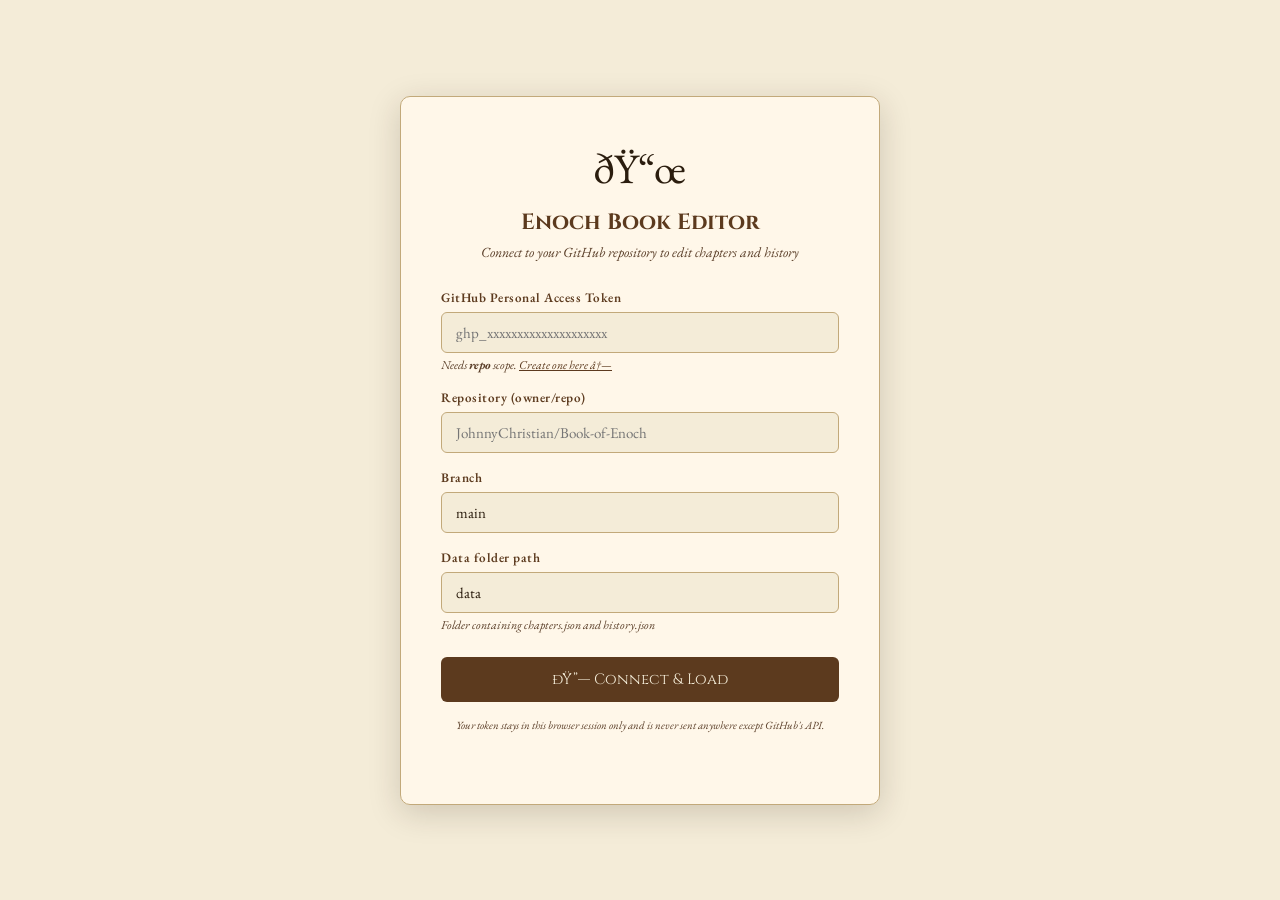
==== commit ac6bb0c2: "Modified with Editor" ====
--- a/editor.html
+++ b/editor.html
@@ -25,7 +25,7 @@
 *,*::before,*::after{box-sizing:border-box;margin:0;padding:0;}
 body{font-family:'EB Garamond',Georgia,serif;background:var(--parchment);background-image:url("https://www.transparenttextures.com/patterns/paper-fibers.png");color:var(--ink);min-height:100vh;font-size:16px;}
 
-/* ── LOGIN ── */
+/* â”€â”€ LOGIN â”€â”€ */
 #loginScreen{display:flex;align-items:center;justify-content:center;min-height:100vh;padding:20px;}
 .login-card{background:rgba(255,248,235,0.96);border:1px solid var(--border);border-radius:var(--radius);padding:44px 40px;max-width:480px;width:100%;box-shadow:0 8px 32px var(--shadow);text-align:center;}
 .login-card .crown{font-size:42px;margin-bottom:12px;}
@@ -39,7 +39,7 @@
 .btn-primary{width:100%;padding:12px;background:var(--gold-dk);color:var(--parchment);border:none;border-radius:6px;font-family:'Cinzel',serif;font-size:15px;cursor:pointer;transition:background .2s,transform .1s;margin-top:8px;}
 .btn-primary:hover{background:var(--gold);transform:translateY(-1px);}
 
-/* ── TOP BAR ── */
+/* â”€â”€ TOP BAR â”€â”€ */
 #app{display:none;}
 .topbar{background:var(--gold-dk);color:var(--parchment);display:flex;align-items:center;justify-content:space-between;padding:12px 20px;position:sticky;top:0;z-index:200;box-shadow:0 2px 8px var(--shadow);}
 .topbar h1{font-family:'Cinzel',serif;font-size:17px;letter-spacing:1px;}
@@ -48,15 +48,15 @@
 .btn-sm{padding:6px 14px;border-radius:5px;font-size:13px;cursor:pointer;border:1px solid rgba(255,248,235,0.4);background:transparent;color:var(--parchment);font-family:'EB Garamond',serif;transition:background .15s;}
 .btn-sm:hover{background:rgba(255,255,255,.15);}
 
-/* ── TABS ── */
+/* â”€â”€ TABS â”€â”€ */
 .tab-row{display:flex;background:var(--parchment-dk);border-bottom:2px solid var(--border);padding:0 16px;}
 .tab-btn{padding:12px 24px;font-family:'Cinzel',serif;font-size:14px;background:transparent;border:none;border-bottom:3px solid transparent;cursor:pointer;color:var(--ink-mid);transition:color .15s,border-color .15s;margin-bottom:-2px;}
 .tab-btn.active{color:var(--gold-dk);border-bottom-color:var(--gold-dk);}
 
-/* ── WORKSPACE ── */
+/* â”€â”€ WORKSPACE â”€â”€ */
 .workspace{display:flex;min-height:calc(100vh - 110px);}
 
-/* ── SIDEBAR ── */
+/* â”€â”€ SIDEBAR â”€â”€ */
 .sidebar{width:260px;min-width:220px;background:var(--parchment-md);border-right:1px solid var(--border);padding:16px 0;overflow-y:auto;flex-shrink:0;}
 .sidebar-title{font-family:'Cinzel',serif;font-size:11px;letter-spacing:2px;color:var(--gold-dk);padding:0 16px 10px;text-transform:uppercase;border-bottom:1px solid var(--border);margin-bottom:8px;}
 .chapter-item{display:flex;align-items:center;justify-content:space-between;padding:9px 16px;cursor:pointer;font-size:14px;transition:background .12s;border-left:3px solid transparent;}
@@ -68,7 +68,7 @@
 .add-chapter-btn{display:block;width:calc(100% - 32px);margin:12px 16px 0;padding:9px;background:var(--gold-dk);color:var(--parchment);border:none;border-radius:6px;font-family:'Cinzel',serif;font-size:13px;cursor:pointer;transition:background .15s;}
 .add-chapter-btn:hover{background:var(--gold);}
 
-/* ── EDITOR PANEL ── */
+/* â”€â”€ EDITOR PANEL â”€â”€ */
 .editor-panel{flex:1;padding:24px;overflow-y:auto;}
 .panel-header{display:flex;align-items:center;justify-content:space-between;margin-bottom:20px;flex-wrap:wrap;gap:10px;}
 .panel-header h2{font-family:'Cinzel',serif;font-size:18px;color:var(--gold-dk);}
@@ -82,14 +82,14 @@
 .btn-action.danger{background:var(--crimson);color:#fff;border-color:var(--crimson);}
 .btn-action.danger:hover{background:#9a2525;}
 
-/* ── FORM ── */
+/* â”€â”€ FORM â”€â”€ */
 .form-row{margin-bottom:18px;}
 .form-row label{display:block;font-size:13px;font-weight:600;color:var(--gold-dk);margin-bottom:6px;letter-spacing:.3px;}
 .form-row input[type=text],.form-row input[type=number]{width:100%;padding:10px 14px;font-family:'EB Garamond',serif;font-size:16px;background:rgba(255,248,235,0.9);border:1px solid var(--border);border-radius:6px;color:var(--ink);outline:none;transition:border-color .2s;}
 .form-row input:focus{border-color:var(--gold);}
 .hint-text{font-size:12px;color:var(--ink-mid);margin-top:5px;font-style:italic;}
 
-/* ── SHARED RICH TEXT TOOLBAR ── */
+/* â”€â”€ SHARED RICH TEXT TOOLBAR â”€â”€ */
 .rte-wrap{border:1px solid var(--border);border-radius:8px;overflow:hidden;background:rgba(255,248,235,0.9);}
 .rte-toolbar{display:flex;flex-wrap:wrap;gap:2px;padding:6px 8px;background:var(--parchment-dk);border-bottom:1px solid var(--border);align-items:center;}
 .rte-toolbar .tb-sep{width:1px;height:22px;background:var(--border);margin:0 3px;flex-shrink:0;}
@@ -100,7 +100,7 @@
 .tb-color-wrap label{font-size:11px;color:var(--ink-mid);}
 .tb-color{width:26px;height:26px;padding:1px;border:1px solid var(--border);border-radius:4px;cursor:pointer;background:none;}
 
-/* ── RICH TEXT BODY ── */
+/* â”€â”€ RICH TEXT BODY â”€â”€ */
 .rte-body{min-height:80px;padding:12px 14px;font-family:'EB Garamond',Georgia,serif;font-size:17px;line-height:1.85;color:var(--ink);outline:none;overflow-y:auto;}
 .rte-body:empty:before{content:attr(data-placeholder);color:var(--gold-lt);font-style:italic;pointer-events:none;}
 .rte-body h2{font-family:'Cinzel',serif;font-size:20px;color:var(--gold-dk);margin:16px 0 8px;text-align:center;}
@@ -109,7 +109,7 @@
 .rte-body blockquote{border-left:3px solid var(--gold);padding-left:14px;margin:12px 0;color:var(--ink-mid);font-style:italic;}
 .rte-body hr{border:none;border-top:1px solid var(--border);margin:16px 0;}
 
-/* ── VERSE ROWS ── */
+/* â”€â”€ VERSE ROWS â”€â”€ */
 .verse-list{display:flex;flex-direction:column;gap:12px;margin-bottom:14px;}
 .verse-row{border:1px solid var(--border);border-radius:8px;overflow:hidden;background:rgba(255,248,235,0.6);}
 .verse-row-header{display:flex;align-items:center;justify-content:space-between;padding:6px 10px;background:var(--parchment-dk);border-bottom:1px solid var(--border);}
@@ -134,7 +134,7 @@
 .mode-btn{padding:7px 16px;font-size:13px;font-family:'EB Garamond',serif;border:none;background:var(--parchment);color:var(--ink-mid);cursor:pointer;transition:background .12s,color .12s;}
 .mode-btn.active{background:var(--gold-dk);color:var(--parchment);}
 
-/* ── HISTORY LAYOUT ── */
+/* â”€â”€ HISTORY LAYOUT â”€â”€ */
 .history-layout{display:flex;gap:20px;width:100%;}
 .history-left{flex:1;min-width:0;}
 .history-right{flex:1;min-width:0;}
@@ -143,7 +143,7 @@
 .preview-box h2{font-family:'Cinzel',serif;font-size:20px;color:var(--gold-dk);margin:16px 0 8px;text-align:center;}
 .preview-box h3{font-family:'Cinzel',serif;font-size:17px;color:var(--gold-dk);margin:14px 0 6px;}
 
-/* ── CONFIRM DIALOG ── */
+/* â”€â”€ CONFIRM DIALOG â”€â”€ */
 .overlay{display:none;position:fixed;inset:0;background:rgba(43,29,14,0.5);z-index:500;align-items:center;justify-content:center;}
 .overlay.show{display:flex;}
 .dialog{background:var(--parchment);border:1px solid var(--border);border-radius:var(--radius);padding:32px;max-width:400px;width:90%;text-align:center;box-shadow:0 12px 40px var(--shadow);}
@@ -151,17 +151,17 @@
 .dialog p{font-size:15px;color:var(--ink-mid);margin-bottom:22px;}
 .dialog-btns{display:flex;gap:10px;justify-content:center;}
 
-/* ── TOAST ── */
+/* â”€â”€ TOAST â”€â”€ */
 #toast{position:fixed;bottom:24px;left:50%;transform:translateX(-50%) translateY(80px);background:var(--gold-dk);color:var(--parchment);padding:12px 24px;border-radius:8px;font-size:14px;font-family:'Cinzel',serif;z-index:999;transition:transform .3s ease;pointer-events:none;white-space:nowrap;}
 #toast.show{transform:translateX(-50%) translateY(0);}
 #toast.error{background:var(--crimson);}
 
-/* ── EMPTY STATE ── */
+/* â”€â”€ EMPTY STATE â”€â”€ */
 .empty-state{text-align:center;padding:60px 20px;color:var(--ink-mid);}
 .empty-state .icon{font-size:48px;margin-bottom:16px;}
 .empty-state p{font-style:italic;font-size:15px;}
 
-/* ── RESPONSIVE ── */
+/* â”€â”€ RESPONSIVE â”€â”€ */
 @media(max-width:900px){.history-layout{flex-direction:column;}}
 @media(max-width:640px){.sidebar{width:200px;min-width:180px;}.editor-panel{padding:14px;}.topbar h1{font-size:14px;}.repo-badge{display:none;}.tb-btn{padding:3px 5px;font-size:11px;}}
 @media(max-width:480px){.workspace{flex-direction:column;}.sidebar{width:100%;border-right:none;border-bottom:1px solid var(--border);max-height:180px;}}
@@ -172,13 +172,13 @@
 <!-- LOGIN -->
 <div id="loginScreen">
   <div class="login-card">
-    <div class="crown">📜</div>
+    <div class="crown">ðŸ“œ</div>
     <h1>Enoch Book Editor</h1>
     <p>Connect to your GitHub repository to edit chapters and history</p>
     <div class="field-group">
       <label>GitHub Personal Access Token</label>
       <input type="password" id="tokenInput" placeholder="ghp_xxxxxxxxxxxxxxxxxxxx">
-      <div class="hint">Needs <strong>repo</strong> scope. <a href="https://github.com/settings/tokens/new?scopes=repo&description=Enoch+Editor" target="_blank" style="color:var(--gold-dk)">Create one here ↗</a></div>
+      <div class="hint">Needs <strong>repo</strong> scope. <a href="https://github.com/settings/tokens/new?scopes=repo&description=Enoch+Editor" target="_blank" style="color:var(--gold-dk)">Create one here â†—</a></div>
     </div>
     <div class="field-group">
       <label>Repository (owner/repo)</label>
@@ -193,7 +193,7 @@
       <input type="text" id="pathInput" value="data" placeholder="data">
       <div class="hint">Folder containing chapters.json and history.json</div>
     </div>
-    <button class="btn-primary" onclick="connect()">🔗 Connect &amp; Load</button>
+    <button class="btn-primary" onclick="connect()">ðŸ”— Connect &amp; Load</button>
     <p style="font-size:11px;color:var(--ink-mid);margin-top:16px;font-style:italic;">Your token stays in this browser session only and is never sent anywhere except GitHub's API.</p>
   </div>
 </div>
@@ -201,17 +201,17 @@
 <!-- MAIN APP -->
 <div id="app">
   <div class="topbar">
-    <h1>📖 Enoch Editor</h1>
+    <h1>ðŸ“– Enoch Editor</h1>
     <div class="topbar-right">
       <span class="repo-badge" id="repoLabel"></span>
-      <button class="btn-sm" onclick="reloadData()">↻ Reload</button>
+      <button class="btn-sm" onclick="reloadData()">â†» Reload</button>
       <button class="btn-sm" onclick="logout()">Logout</button>
     </div>
   </div>
 
   <div class="tab-row">
-    <button class="tab-btn active" id="tabChapters" onclick="switchTab('chapters')">📚 Chapters</button>
-    <button class="tab-btn"        id="tabHistory"  onclick="switchTab('history')">📜 History</button>
+    <button class="tab-btn active" id="tabChapters" onclick="switchTab('chapters')">ðŸ“š Chapters</button>
+    <button class="tab-btn"        id="tabHistory"  onclick="switchTab('history')">ðŸ“œ History</button>
   </div>
 
   <!-- CHAPTERS TAB -->
@@ -222,7 +222,7 @@
       <button class="add-chapter-btn" onclick="newChapter()">+ Add Chapter</button>
     </div>
     <div class="editor-panel" id="chapterEditor">
-      <div class="empty-state"><div class="icon">✍️</div><p>Select a chapter to edit, or add a new one</p></div>
+      <div class="empty-state"><div class="icon">âœï¸</div><p>Select a chapter to edit, or add a new one</p></div>
     </div>
   </div>
 
@@ -232,27 +232,27 @@
       <div class="panel-header" style="margin-bottom:16px;">
         <h2 style="font-family:'Cinzel',serif;font-size:18px;color:var(--gold-dk);">History Editor</h2>
         <div class="btn-group">
-          <button class="btn-action save"   onclick="saveHistory('replace')">💾 Save (Replace All)</button>
-          <button class="btn-action append" onclick="saveHistory('append')">＋ Append to Existing</button>
+          <button class="btn-action save"   onclick="saveHistory('replace')">ðŸ’¾ Save (Replace All)</button>
+          <button class="btn-action append" onclick="saveHistory('append')">ï¼‹ Append to Existing</button>
         </div>
       </div>
       <div style="font-size:13px;color:var(--ink-mid);margin-bottom:16px;padding:10px 14px;background:rgba(139,94,52,.07);border-radius:6px;border-left:3px solid var(--gold-lt);">
-        <strong>Save (Replace All)</strong> — overwrites the entire history with what you type here.&nbsp;&nbsp;
-        <strong>Append</strong> — adds what you type to the <em>end</em> of the existing history.
+        <strong>Save (Replace All)</strong> â€” overwrites the entire history with what you type here.&nbsp;&nbsp;
+        <strong>Append</strong> â€” adds what you type to the <em>end</em> of the existing history.
       </div>
       <div class="history-layout">
         <div class="history-left">
-          <div class="preview-label" style="margin-bottom:8px;">✏️ Editor</div>
+          <div class="preview-label" style="margin-bottom:8px;">âœï¸ Editor</div>
           <div class="rte-wrap">
             <div class="rte-toolbar" id="histToolbar"><!-- built by JS --></div>
             <div id="histRteBody" class="rte-body" contenteditable="true"
-                 data-placeholder="Type or paste your Gujarati history content here…"
+                 data-placeholder="Type or paste your Gujarati history content hereâ€¦"
                  oninput="syncPreview()"></div>
           </div>
           <div style="font-size:12px;color:var(--ink-mid);margin-top:6px;font-style:italic;">Select text then click a toolbar button to format it.</div>
         </div>
         <div class="history-right">
-          <div class="preview-label">👁 Live Preview</div>
+          <div class="preview-label">ðŸ‘ Live Preview</div>
           <div class="preview-box" id="historyPreview"></div>
         </div>
       </div>
@@ -274,24 +274,24 @@
 <div id="toast"></div>
 
 <script>
-/* ══════════════════════════════════════════════
+/* â•â•â•â•â•â•â•â•â•â•â•â•â•â•â•â•â•â•â•â•â•â•â•â•â•â•â•â•â•â•â•â•â•â•â•â•â•â•â•â•â•â•â•â•â•â•
    STATE
-══════════════════════════════════════════════ */
+â•â•â•â•â•â•â•â•â•â•â•â•â•â•â•â•â•â•â•â•â•â•â•â•â•â•â•â•â•â•â•â•â•â•â•â•â•â•â•â•â•â•â•â•â•â• */
 let TOKEN='',REPO='',BRANCH='main',DATA_PATH='data';
 let chaptersData=null,historyData=null,chaptersSha='',historySha='';
 let currentChapterIdx=null,verseMode='individual';
-const GU='૦૧૨૩૪૫૬૭૮૯';
-
-/* ══════════════════════════════════════════════
+const GU='à«¦à«§à«¨à«©à«ªà««à«¬à«­à«®à«¯';
+
+/* â•â•â•â•â•â•â•â•â•â•â•â•â•â•â•â•â•â•â•â•â•â•â•â•â•â•â•â•â•â•â•â•â•â•â•â•â•â•â•â•â•â•â•â•â•â•
    GUJARATI HELPERS
-══════════════════════════════════════════════ */
+â•â•â•â•â•â•â•â•â•â•â•â•â•â•â•â•â•â•â•â•â•â•â•â•â•â•â•â•â•â•â•â•â•â•â•â•â•â•â•â•â•â•â•â•â•â• */
 function toGu(n){return String(n).split('').map(d=>GU[+d]).join('');}
 
 // Strip any leading numeral prefix (Gujarati or ASCII) from HTML content
 // so we can re-apply a clean one
 function stripPrefix(html){
-  // Remove leading text node that looks like "૧. " or "1. "
-  return html.replace(/^([0-9૦-૯]+\.\s*)/,'');
+  // Remove leading text node that looks like "à«§. " or "1. "
+  return html.replace(/^([0-9à«¦-à«¯]+\.\s*)/,'');
 }
 
 // Build the verse string stored in JSON:
@@ -306,19 +306,19 @@
 
 function parseVersesFromBulk(raw){
   return raw.split('\n').map(l=>l.trim()).filter(Boolean).map((line,i)=>{
-    const text = line.replace(/^[0-9૦-૯]+\.\s*/,'');
+    const text = line.replace(/^[0-9à«¦-à«¯]+\.\s*/,'');
     return `${toGu(i+1)}. ${text}`;
   });
 }
 
 // Extract display HTML for a verse (strip the leading numeral prefix for the editor body)
 function verseBodyHTML(verseStr){
-  return verseStr.replace(/^[0-9૦-૯]+\.\s*/,'');
-}
-
-/* ══════════════════════════════════════════════
+  return verseStr.replace(/^[0-9à«¦-à«¯]+\.\s*/,'');
+}
+
+/* â•â•â•â•â•â•â•â•â•â•â•â•â•â•â•â•â•â•â•â•â•â•â•â•â•â•â•â•â•â•â•â•â•â•â•â•â•â•â•â•â•â•â•â•â•â•
    SHARED TOOLBAR BUILDER
-══════════════════════════════════════════════ */
+â•â•â•â•â•â•â•â•â•â•â•â•â•â•â•â•â•â•â•â•â•â•â•â•â•â•â•â•â•â•â•â•â•â•â•â•â•â•â•â•â•â•â•â•â•â• */
 // targetId = contenteditable element id
 // onInput  = callback after any command (for preview sync etc.)
 function buildToolbar(containerId, targetId, onInput){
@@ -383,9 +383,9 @@
   bar.appendChild(sep());
 
   // Alignment
-  bar.appendChild(btn('⬅','Align left','justifyLeft'));
-  bar.appendChild(btn('☰','Centre','justifyCenter'));
-  bar.appendChild(btn('➡','Align right','justifyRight'));
+  bar.appendChild(btn('â¬…','Align left','justifyLeft'));
+  bar.appendChild(btn('â˜°','Centre','justifyCenter'));
+  bar.appendChild(btn('âž¡','Align right','justifyRight'));
 
   bar.appendChild(sep());
 
@@ -403,11 +403,11 @@
   bar.appendChild(sep());
 
   // HR and clear
-  const hrBtn=document.createElement('button');hrBtn.className='tb-btn';hrBtn.textContent='― HR';hrBtn.title='Insert divider';
+  const hrBtn=document.createElement('button');hrBtn.className='tb-btn';hrBtn.textContent='â€• HR';hrBtn.title='Insert divider';
   hrBtn.onmousedown=e=>{e.preventDefault();document.getElementById(targetId).focus();document.execCommand('insertHTML',false,'<hr>');if(onInput)onInput();};
   bar.appendChild(hrBtn);
 
-  const clrBtn=document.createElement('button');clrBtn.className='tb-btn';clrBtn.textContent='✕ Clear';clrBtn.title='Clear formatting';
+  const clrBtn=document.createElement('button');clrBtn.className='tb-btn';clrBtn.textContent='âœ• Clear';clrBtn.title='Clear formatting';
   clrBtn.onmousedown=e=>{e.preventDefault();document.getElementById(targetId).focus();document.execCommand('removeFormat',false,null);if(onInput)onInput();};
   bar.appendChild(clrBtn);
 }
@@ -437,8 +437,8 @@
   toolbarEl.appendChild(vBtn('<i>I</i>','Italic',()=>document.execCommand('italic',false,null)));
   toolbarEl.appendChild(vBtn('<u>U</u>','Underline',()=>document.execCommand('underline',false,null)));
   toolbarEl.appendChild(vSep());
-  toolbarEl.appendChild(vBtn('⬅','Align left',()=>document.execCommand('justifyLeft',false,null)));
-  toolbarEl.appendChild(vBtn('☰','Centre',()=>document.execCommand('justifyCenter',false,null)));
+  toolbarEl.appendChild(vBtn('â¬…','Align left',()=>document.execCommand('justifyLeft',false,null)));
+  toolbarEl.appendChild(vBtn('â˜°','Centre',()=>document.execCommand('justifyCenter',false,null)));
   toolbarEl.appendChild(vSep());
 
   // Font size
@@ -480,14 +480,14 @@
   toolbarEl.appendChild(hWrap);
 
   toolbarEl.appendChild(vSep());
-  const clr=document.createElement('button');clr.className='tb-btn';clr.textContent='✕';clr.title='Clear formatting';
+  const clr=document.createElement('button');clr.className='tb-btn';clr.textContent='âœ•';clr.title='Clear formatting';
   clr.onmousedown=e=>{e.preventDefault();bodyEl.focus();document.execCommand('removeFormat',false,null);};
   toolbarEl.appendChild(clr);
 }
 
-/* ══════════════════════════════════════════════
+/* â•â•â•â•â•â•â•â•â•â•â•â•â•â•â•â•â•â•â•â•â•â•â•â•â•â•â•â•â•â•â•â•â•â•â•â•â•â•â•â•â•â•â•â•â•â•
    GITHUB API
-══════════════════════════════════════════════ */
+â•â•â•â•â•â•â•â•â•â•â•â•â•â•â•â•â•â•â•â•â•â•â•â•â•â•â•â•â•â•â•â•â•â•â•â•â•â•â•â•â•â•â•â•â•â• */
 async function ghGet(path){
   const r=await fetch(`https://api.github.com/repos/${REPO}/contents/${path}?ref=${BRANCH}`,
     {headers:{Authorization:`token ${TOKEN}`,Accept:'application/vnd.github.v3+json'}});
@@ -507,16 +507,16 @@
 }
 function ghDecode(b64){return decodeURIComponent(escape(atob(b64.replace(/\n/g,''))));}
 
-/* ══════════════════════════════════════════════
+/* â•â•â•â•â•â•â•â•â•â•â•â•â•â•â•â•â•â•â•â•â•â•â•â•â•â•â•â•â•â•â•â•â•â•â•â•â•â•â•â•â•â•â•â•â•â•
    CONNECT / LOAD
-══════════════════════════════════════════════ */
+â•â•â•â•â•â•â•â•â•â•â•â•â•â•â•â•â•â•â•â•â•â•â•â•â•â•â•â•â•â•â•â•â•â•â•â•â•â•â•â•â•â•â•â•â•â• */
 async function connect(){
   TOKEN    =document.getElementById('tokenInput').value.trim();
   REPO     =document.getElementById('repoInput').value.trim();
   BRANCH   =document.getElementById('branchInput').value.trim()||'main';
   DATA_PATH=document.getElementById('pathInput').value.trim().replace(/\/$/,'')||'data';
   if(!TOKEN||!REPO){toast('Please fill in token and repository',true);return;}
-  toast('Connecting…');
+  toast('Connectingâ€¦');
   try{
     await reloadData(true);
     document.getElementById('loginScreen').style.display='none';
@@ -531,7 +531,7 @@
 }
 
 async function reloadData(silent=false){
-  if(!silent) toast('Reloading…');
+  if(!silent) toast('Reloadingâ€¦');
   const [chFile,hiFile]=await Promise.all([
     ghGet(`${DATA_PATH}/chapters.json`),
     ghGet(`${DATA_PATH}/history.json`)
@@ -545,7 +545,7 @@
   syncPreview();
   currentChapterIdx=null;
   renderEmptyState();
-  if(!silent) toast('Reloaded ✓');
+  if(!silent) toast('Reloaded âœ“');
 }
 
 function logout(){
@@ -554,17 +554,17 @@
   document.getElementById('app').style.display='none';
 }
 
-/* ══════════════════════════════════════════════
+/* â•â•â•â•â•â•â•â•â•â•â•â•â•â•â•â•â•â•â•â•â•â•â•â•â•â•â•â•â•â•â•â•â•â•â•â•â•â•â•â•â•â•â•â•â•â•
    HISTORY PREVIEW SYNC
-══════════════════════════════════════════════ */
+â•â•â•â•â•â•â•â•â•â•â•â•â•â•â•â•â•â•â•â•â•â•â•â•â•â•â•â•â•â•â•â•â•â•â•â•â•â•â•â•â•â•â•â•â•â• */
 function syncPreview(){
   document.getElementById('historyPreview').innerHTML=
     document.getElementById('histRteBody').innerHTML;
 }
 
-/* ══════════════════════════════════════════════
+/* â•â•â•â•â•â•â•â•â•â•â•â•â•â•â•â•â•â•â•â•â•â•â•â•â•â•â•â•â•â•â•â•â•â•â•â•â•â•â•â•â•â•â•â•â•â•
    SAVE HISTORY
-══════════════════════════════════════════════ */
+â•â•â•â•â•â•â•â•â•â•â•â•â•â•â•â•â•â•â•â•â•â•â•â•â•â•â•â•â•â•â•â•â•â•â•â•â•â•â•â•â•â•â•â•â•â• */
 async function saveHistory(mode){
   const editorHTML=document.getElementById('histRteBody').innerHTML.trim();
   if(!editorHTML){toast('Nothing to save',true);return;}
@@ -579,18 +579,18 @@
   }
   historyData.content=finalContent;
   try{
-    toast('Saving history…');
+    toast('Saving historyâ€¦');
     const json=JSON.stringify(historyData,null,2);
     const result=await ghPut(`${DATA_PATH}/history.json`,json,historySha,
       mode==='append'?'Append to history.json':'Update history.json');
     historySha=result.content.sha;
-    toast('✅ History saved!');
+    toast('âœ… History saved!');
   }catch(e){toast('Save failed: '+e.message,true);}
 }
 
-/* ══════════════════════════════════════════════
+/* â•â•â•â•â•â•â•â•â•â•â•â•â•â•â•â•â•â•â•â•â•â•â•â•â•â•â•â•â•â•â•â•â•â•â•â•â•â•â•â•â•â•â•â•â•â•
    TAB SWITCHING
-══════════════════════════════════════════════ */
+â•â•â•â•â•â•â•â•â•â•â•â•â•â•â•â•â•â•â•â•â•â•â•â•â•â•â•â•â•â•â•â•â•â•â•â•â•â•â•â•â•â•â•â•â•â• */
 function switchTab(tab){
   document.getElementById('chaptersTab').style.display=tab==='chapters'?'flex':'none';
   document.getElementById('historyTab').style.display =tab==='history' ?'flex':'none';
@@ -598,9 +598,9 @@
   document.getElementById('tabHistory').classList.toggle('active', tab==='history');
 }
 
-/* ══════════════════════════════════════════════
+/* â•â•â•â•â•â•â•â•â•â•â•â•â•â•â•â•â•â•â•â•â•â•â•â•â•â•â•â•â•â•â•â•â•â•â•â•â•â•â•â•â•â•â•â•â•â•
    CHAPTER LIST
-══════════════════════════════════════════════ */
+â•â•â•â•â•â•â•â•â•â•â•â•â•â•â•â•â•â•â•â•â•â•â•â•â•â•â•â•â•â•â•â•â•â•â•â•â•â•â•â•â•â•â•â•â•â• */
 function renderChapterList(){
   const list=document.getElementById('chapterList');
   list.innerHTML='';
@@ -613,13 +613,13 @@
   });
 }
 function renderEmptyState(){
-  document.getElementById('chapterEditor').innerHTML=`<div class="empty-state"><div class="icon">✍️</div><p>Select a chapter to edit, or add a new one</p></div>`;
+  document.getElementById('chapterEditor').innerHTML=`<div class="empty-state"><div class="icon">âœï¸</div><p>Select a chapter to edit, or add a new one</p></div>`;
 }
 function openChapter(idx){currentChapterIdx=idx;renderChapterList();renderChapterEditor();}
 
-/* ══════════════════════════════════════════════
+/* â•â•â•â•â•â•â•â•â•â•â•â•â•â•â•â•â•â•â•â•â•â•â•â•â•â•â•â•â•â•â•â•â•â•â•â•â•â•â•â•â•â•â•â•â•â•
    CHAPTER EDITOR
-══════════════════════════════════════════════ */
+â•â•â•â•â•â•â•â•â•â•â•â•â•â•â•â•â•â•â•â•â•â•â•â•â•â•â•â•â•â•â•â•â•â•â•â•â•â•â•â•â•â•â•â•â•â• */
 function renderChapterEditor(){
   const ch=chaptersData.chapters[currentChapterIdx];
   const panel=document.getElementById('chapterEditor');
@@ -627,8 +627,8 @@
     <div class="panel-header">
       <h2>Chapter ${ch.n}</h2>
       <div class="btn-group">
-        <button class="btn-action save"   onclick="saveChapters('Updated chapter ${ch.n}')">💾 Save to GitHub</button>
-        <button class="btn-action danger" onclick="askDeleteChapter(${currentChapterIdx})">🗑 Delete</button>
+        <button class="btn-action save"   onclick="saveChapters('Updated chapter ${ch.n}')">ðŸ’¾ Save to GitHub</button>
+        <button class="btn-action danger" onclick="askDeleteChapter(${currentChapterIdx})">ðŸ—‘ Delete</button>
       </div>
     </div>
     <div class="form-row">
@@ -651,15 +651,15 @@
       </div>
       <div id="modeBulk" style="display:none;">
         <textarea class="bulk-ta" id="bulkVerses" rows="20"
-          placeholder="Paste the entire chapter here — one verse per line.&#10;&#10;Gujarati numeral prefixes (૧. ૨. etc.) are applied automatically.&#10;Blank lines are ignored.&#10;&#10;Note: bulk mode saves plain text without rich formatting.&#10;Use Rich Text mode to add bold, color, italics to individual verses."></textarea>
-        <div class="hint-text">One verse per line · Blank lines ignored · Numeral prefixes auto-applied · Plain text only</div>
+          placeholder="Paste the entire chapter here â€” one verse per line.&#10;&#10;Gujarati numeral prefixes (à«§. à«¨. etc.) are applied automatically.&#10;Blank lines are ignored.&#10;&#10;Note: bulk mode saves plain text without rich formatting.&#10;Use Rich Text mode to add bold, color, italics to individual verses."></textarea>
+        <div class="hint-text">One verse per line Â· Blank lines ignored Â· Numeral prefixes auto-applied Â· Plain text only</div>
       </div>
     </div>`;
   verseMode='individual';
   renderVerseRows(ch.verses);
 }
 
-/* ── VERSE ROWS (rich text) ── */
+/* â”€â”€ VERSE ROWS (rich text) â”€â”€ */
 function renderVerseRows(verses){
   const list=document.getElementById('verseList');
   list.innerHTML='';
@@ -679,7 +679,7 @@
   header.className='verse-row-header';
   header.innerHTML=`<span class="verse-num-label">${toGu(num)}.</span>`;
   const delBtn=document.createElement('button');
-  delBtn.className='verse-del-btn';delBtn.title='Delete verse';delBtn.textContent='✕ Delete verse';
+  delBtn.className='verse-del-btn';delBtn.title='Delete verse';delBtn.textContent='âœ• Delete verse';
   delBtn.onclick=()=>{row.remove();renumberVerseRows();};
   header.appendChild(delBtn);
 
@@ -690,7 +690,7 @@
   body.className='verse-body';
   body.contentEditable='true';
   body.id=uid;
-  body.setAttribute('data-placeholder','Type verse text here…');
+  body.setAttribute('data-placeholder','Type verse text hereâ€¦');
   body.innerHTML=htmlContent||'';
 
   buildVerseToolbar(toolbar,body);
@@ -709,7 +709,7 @@
   });
 }
 
-/* ── VERSE MODE TOGGLE ── */
+/* â”€â”€ VERSE MODE TOGGLE â”€â”€ */
 function setVerseMode(mode){
   verseMode=mode;
   document.getElementById('modeIndividual').style.display=mode==='individual'?'block':'none';
@@ -721,17 +721,17 @@
     // Convert current rich-text rows to plain text for bulk
     const rows=document.querySelectorAll('#verseList .verse-row .verse-body');
     document.getElementById('bulkVerses').value=
-      Array.from(rows).map(r=>r.innerText.replace(/^[0-9૦-૯]+\.\s*/,'')).join('\n');
+      Array.from(rows).map(r=>r.innerText.replace(/^[0-9à«¦-à«¯]+\.\s*/,'')).join('\n');
   } else {
     // Convert bulk text to rich-text rows (plain text only)
     const raw=document.getElementById('bulkVerses').value;
     const lines=raw.split('\n').map(l=>l.trim()).filter(Boolean);
     const list=document.getElementById('verseList');list.innerHTML='';
-    lines.forEach((line,i)=>addVerseRow(line.replace(/^[0-9૦-૯]+\.\s*/,''),i));
+    lines.forEach((line,i)=>addVerseRow(line.replace(/^[0-9à«¦-à«¯]+\.\s*/,''),i));
   }
 }
 
-/* ── COLLECT VERSES FOR SAVE ── */
+/* â”€â”€ COLLECT VERSES FOR SAVE â”€â”€ */
 function collectVerses(){
   if(verseMode==='bulk'){
     return parseVersesFromBulk(document.getElementById('bulkVerses').value);
@@ -745,9 +745,9 @@
   return result;
 }
 
-/* ══════════════════════════════════════════════
+/* â•â•â•â•â•â•â•â•â•â•â•â•â•â•â•â•â•â•â•â•â•â•â•â•â•â•â•â•â•â•â•â•â•â•â•â•â•â•â•â•â•â•â•â•â•â•
    NEW CHAPTER
-══════════════════════════════════════════════ */
+â•â•â•â•â•â•â•â•â•â•â•â•â•â•â•â•â•â•â•â•â•â•â•â•â•â•â•â•â•â•â•â•â•â•â•â•â•â•â•â•â•â•â•â•â•â• */
 function newChapter(){
   const nextN=chaptersData.chapters.length?Math.max(...chaptersData.chapters.map(c=>c.n))+1:1;
   chaptersData.chapters.push({n:nextN,title:'',verses:[]});
@@ -758,8 +758,8 @@
     <div class="panel-header">
       <h2>New Chapter</h2>
       <div class="btn-group">
-        <button class="btn-action save" onclick="saveNewChapter()">💾 Save to GitHub</button>
-        <button class="btn-action"      onclick="cancelNewChapter()">✕ Cancel</button>
+        <button class="btn-action save" onclick="saveNewChapter()">ðŸ’¾ Save to GitHub</button>
+        <button class="btn-action"      onclick="cancelNewChapter()">âœ• Cancel</button>
       </div>
     </div>
     <div class="form-row">
@@ -768,7 +768,7 @@
     </div>
     <div class="form-row">
       <label>Chapter Title (Gujarati)</label>
-      <input type="text" id="chTitle" placeholder="અધ્યાયનું શીર્ષક">
+      <input type="text" id="chTitle" placeholder="àª…àª§à«àª¯àª¾àª¯àª¨à«àª‚ àª¶à«€àª°à«àª·àª•">
     </div>
     <div>
       <div style="font-size:13px;font-weight:600;color:var(--gold-dk);margin-bottom:8px;">Verses</div>
@@ -782,8 +782,8 @@
       </div>
       <div id="modeBulk" style="display:none;">
         <textarea class="bulk-ta" id="bulkVerses" rows="20"
-          placeholder="Paste the entire chapter here — one verse per line."></textarea>
-        <div class="hint-text">One verse per line · Blank lines ignored · Numeral prefixes auto-applied · Plain text only</div>
+          placeholder="Paste the entire chapter here â€” one verse per line."></textarea>
+        <div class="hint-text">One verse per line Â· Blank lines ignored Â· Numeral prefixes auto-applied Â· Plain text only</div>
       </div>
     </div>`;
   verseMode='individual';
@@ -804,9 +804,9 @@
   await saveChapters(`Add chapter ${n}: ${title}`);
 }
 
-/* ══════════════════════════════════════════════
+/* â•â•â•â•â•â•â•â•â•â•â•â•â•â•â•â•â•â•â•â•â•â•â•â•â•â•â•â•â•â•â•â•â•â•â•â•â•â•â•â•â•â•â•â•â•â•
    SAVE CHAPTERS
-══════════════════════════════════════════════ */
+â•â•â•â•â•â•â•â•â•â•â•â•â•â•â•â•â•â•â•â•â•â•â•â•â•â•â•â•â•â•â•â•â•â•â•â•â•â•â•â•â•â•â•â•â•â• */
 async function saveChapters(commitMsg){
   if(document.getElementById('chNum')){
     const n=parseInt(document.getElementById('chNum').value);
@@ -818,23 +818,23 @@
     currentChapterIdx=chaptersData.chapters.findIndex(c=>c.n===n);
   }
   try{
-    toast('Saving to GitHub…');
+    toast('Saving to GitHubâ€¦');
     const json=JSON.stringify(chaptersData,null,2);
     const result=await ghPut(`${DATA_PATH}/chapters.json`,json,chaptersSha,commitMsg||'Update chapters.json');
     chaptersSha=result.content.sha;
-    renderChapterList();renderChapterEditor();toast('✅ Saved to GitHub!');
+    renderChapterList();renderChapterEditor();toast('âœ… Saved to GitHub!');
   }catch(e){toast('Save failed: '+e.message,true);}
 }
 
-/* ══════════════════════════════════════════════
+/* â•â•â•â•â•â•â•â•â•â•â•â•â•â•â•â•â•â•â•â•â•â•â•â•â•â•â•â•â•â•â•â•â•â•â•â•â•â•â•â•â•â•â•â•â•â•
    DELETE CHAPTER
-══════════════════════════════════════════════ */
+â•â•â•â•â•â•â•â•â•â•â•â•â•â•â•â•â•â•â•â•â•â•â•â•â•â•â•â•â•â•â•â•â•â•â•â•â•â•â•â•â•â•â•â•â•â• */
 let pendingDeleteIdx=null;
 function askDeleteChapter(idx){
   pendingDeleteIdx=idx;
   const ch=chaptersData.chapters[idx];
   document.getElementById('confirmTitle').textContent='Delete Chapter?';
-  document.getElementById('confirmMsg').textContent=`Delete Chapter ${ch.n} — "${ch.title}" (${ch.verses.length} verses)? This cannot be undone.`;
+  document.getElementById('confirmMsg').textContent=`Delete Chapter ${ch.n} â€” "${ch.title}" (${ch.verses.length} verses)? This cannot be undone.`;
   document.getElementById('confirmOkBtn').onclick=confirmDeleteChapter;
   document.getElementById('confirmOverlay').classList.add('show');
 }
@@ -845,17 +845,17 @@
   chaptersData.chapters.splice(pendingDeleteIdx,1);
   currentChapterIdx=null;
   try{
-    toast('Deleting…');
+    toast('Deletingâ€¦');
     const json=JSON.stringify(chaptersData,null,2);
     const result=await ghPut(`${DATA_PATH}/chapters.json`,json,chaptersSha,`Delete chapter ${ch.n}: ${ch.title}`);
     chaptersSha=result.content.sha;
-    renderChapterList();renderEmptyState();toast(`✅ Chapter ${ch.n} deleted`);
+    renderChapterList();renderEmptyState();toast(`âœ… Chapter ${ch.n} deleted`);
   }catch(e){toast('Delete failed: '+e.message,true);}
 }
 
-/* ══════════════════════════════════════════════
+/* â•â•â•â•â•â•â•â•â•â•â•â•â•â•â•â•â•â•â•â•â•â•â•â•â•â•â•â•â•â•â•â•â•â•â•â•â•â•â•â•â•â•â•â•â•â•
    TOAST & UTILS
-══════════════════════════════════════════════ */
+â•â•â•â•â•â•â•â•â•â•â•â•â•â•â•â•â•â•â•â•â•â•â•â•â•â•â•â•â•â•â•â•â•â•â•â•â•â•â•â•â•â•â•â•â•â• */
 let toastTimer;
 function toast(msg,isError=false){
   const el=document.getElementById('toast');
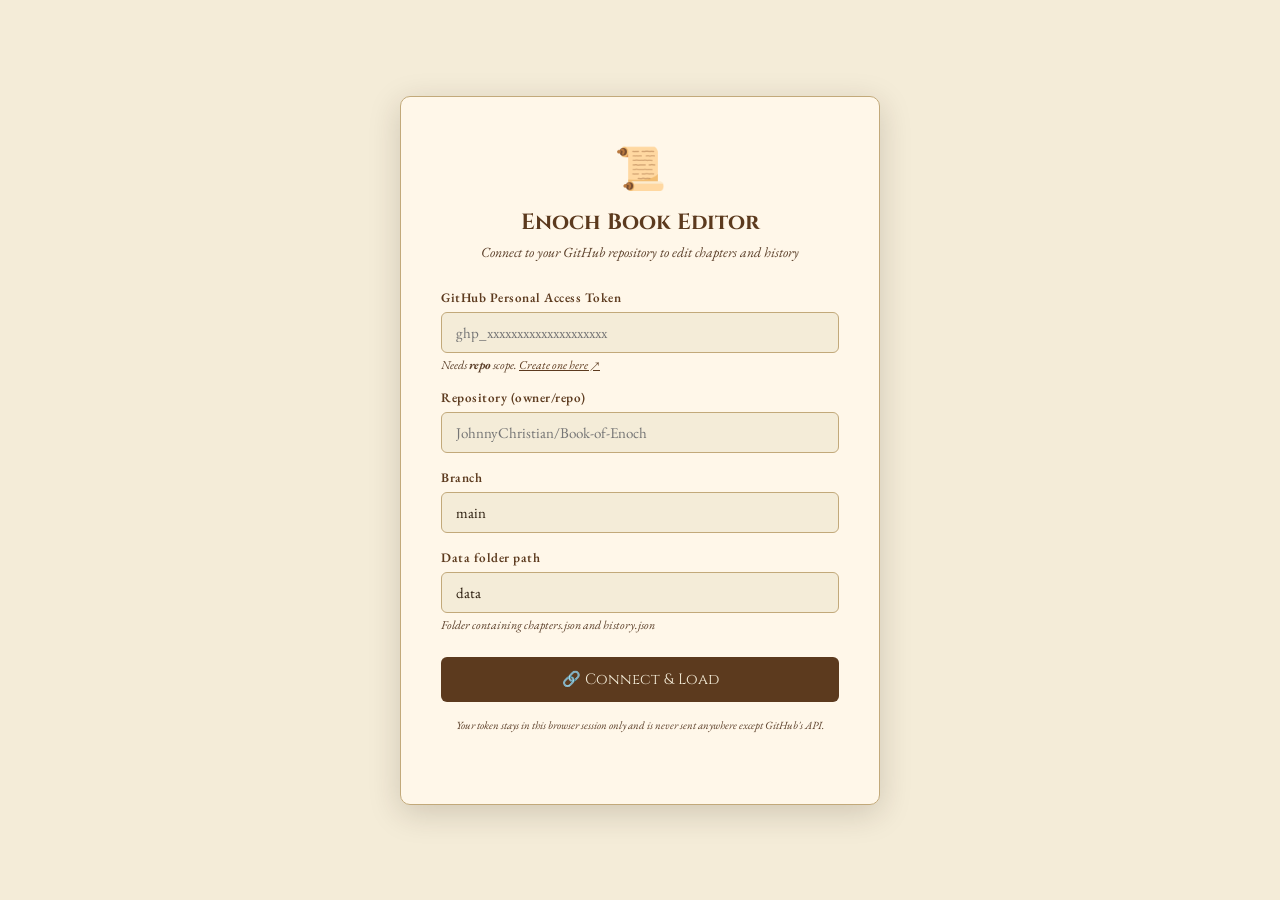
==== commit 4153f16a: "Update greeting from 'Hello' to 'Goodbye'" ====
--- a/editor.html
+++ b/editor.html
@@ -25,7 +25,7 @@
 *,*::before,*::after{box-sizing:border-box;margin:0;padding:0;}
 body{font-family:'EB Garamond',Georgia,serif;background:var(--parchment);background-image:url("https://www.transparenttextures.com/patterns/paper-fibers.png");color:var(--ink);min-height:100vh;font-size:16px;}
 
-/* â”€â”€ LOGIN â”€â”€ */
+/* ── LOGIN ── */
 #loginScreen{display:flex;align-items:center;justify-content:center;min-height:100vh;padding:20px;}
 .login-card{background:rgba(255,248,235,0.96);border:1px solid var(--border);border-radius:var(--radius);padding:44px 40px;max-width:480px;width:100%;box-shadow:0 8px 32px var(--shadow);text-align:center;}
 .login-card .crown{font-size:42px;margin-bottom:12px;}
@@ -39,7 +39,7 @@
 .btn-primary{width:100%;padding:12px;background:var(--gold-dk);color:var(--parchment);border:none;border-radius:6px;font-family:'Cinzel',serif;font-size:15px;cursor:pointer;transition:background .2s,transform .1s;margin-top:8px;}
 .btn-primary:hover{background:var(--gold);transform:translateY(-1px);}
 
-/* â”€â”€ TOP BAR â”€â”€ */
+/* ── TOP BAR ── */
 #app{display:none;}
 .topbar{background:var(--gold-dk);color:var(--parchment);display:flex;align-items:center;justify-content:space-between;padding:12px 20px;position:sticky;top:0;z-index:200;box-shadow:0 2px 8px var(--shadow);}
 .topbar h1{font-family:'Cinzel',serif;font-size:17px;letter-spacing:1px;}
@@ -48,15 +48,15 @@
 .btn-sm{padding:6px 14px;border-radius:5px;font-size:13px;cursor:pointer;border:1px solid rgba(255,248,235,0.4);background:transparent;color:var(--parchment);font-family:'EB Garamond',serif;transition:background .15s;}
 .btn-sm:hover{background:rgba(255,255,255,.15);}
 
-/* â”€â”€ TABS â”€â”€ */
+/* ── TABS ── */
 .tab-row{display:flex;background:var(--parchment-dk);border-bottom:2px solid var(--border);padding:0 16px;}
 .tab-btn{padding:12px 24px;font-family:'Cinzel',serif;font-size:14px;background:transparent;border:none;border-bottom:3px solid transparent;cursor:pointer;color:var(--ink-mid);transition:color .15s,border-color .15s;margin-bottom:-2px;}
 .tab-btn.active{color:var(--gold-dk);border-bottom-color:var(--gold-dk);}
 
-/* â”€â”€ WORKSPACE â”€â”€ */
+/* ── WORKSPACE ── */
 .workspace{display:flex;min-height:calc(100vh - 110px);}
 
-/* â”€â”€ SIDEBAR â”€â”€ */
+/* ── SIDEBAR ── */
 .sidebar{width:260px;min-width:220px;background:var(--parchment-md);border-right:1px solid var(--border);padding:16px 0;overflow-y:auto;flex-shrink:0;}
 .sidebar-title{font-family:'Cinzel',serif;font-size:11px;letter-spacing:2px;color:var(--gold-dk);padding:0 16px 10px;text-transform:uppercase;border-bottom:1px solid var(--border);margin-bottom:8px;}
 .chapter-item{display:flex;align-items:center;justify-content:space-between;padding:9px 16px;cursor:pointer;font-size:14px;transition:background .12s;border-left:3px solid transparent;}
@@ -68,7 +68,7 @@
 .add-chapter-btn{display:block;width:calc(100% - 32px);margin:12px 16px 0;padding:9px;background:var(--gold-dk);color:var(--parchment);border:none;border-radius:6px;font-family:'Cinzel',serif;font-size:13px;cursor:pointer;transition:background .15s;}
 .add-chapter-btn:hover{background:var(--gold);}
 
-/* â”€â”€ EDITOR PANEL â”€â”€ */
+/* ── EDITOR PANEL ── */
 .editor-panel{flex:1;padding:24px;overflow-y:auto;}
 .panel-header{display:flex;align-items:center;justify-content:space-between;margin-bottom:20px;flex-wrap:wrap;gap:10px;}
 .panel-header h2{font-family:'Cinzel',serif;font-size:18px;color:var(--gold-dk);}
@@ -82,14 +82,14 @@
 .btn-action.danger{background:var(--crimson);color:#fff;border-color:var(--crimson);}
 .btn-action.danger:hover{background:#9a2525;}
 
-/* â”€â”€ FORM â”€â”€ */
+/* ── FORM ── */
 .form-row{margin-bottom:18px;}
 .form-row label{display:block;font-size:13px;font-weight:600;color:var(--gold-dk);margin-bottom:6px;letter-spacing:.3px;}
 .form-row input[type=text],.form-row input[type=number]{width:100%;padding:10px 14px;font-family:'EB Garamond',serif;font-size:16px;background:rgba(255,248,235,0.9);border:1px solid var(--border);border-radius:6px;color:var(--ink);outline:none;transition:border-color .2s;}
 .form-row input:focus{border-color:var(--gold);}
 .hint-text{font-size:12px;color:var(--ink-mid);margin-top:5px;font-style:italic;}
 
-/* â”€â”€ SHARED RICH TEXT TOOLBAR â”€â”€ */
+/* ── SHARED RICH TEXT TOOLBAR ── */
 .rte-wrap{border:1px solid var(--border);border-radius:8px;overflow:hidden;background:rgba(255,248,235,0.9);}
 .rte-toolbar{display:flex;flex-wrap:wrap;gap:2px;padding:6px 8px;background:var(--parchment-dk);border-bottom:1px solid var(--border);align-items:center;}
 .rte-toolbar .tb-sep{width:1px;height:22px;background:var(--border);margin:0 3px;flex-shrink:0;}
@@ -100,7 +100,7 @@
 .tb-color-wrap label{font-size:11px;color:var(--ink-mid);}
 .tb-color{width:26px;height:26px;padding:1px;border:1px solid var(--border);border-radius:4px;cursor:pointer;background:none;}
 
-/* â”€â”€ RICH TEXT BODY â”€â”€ */
+/* ── RICH TEXT BODY ── */
 .rte-body{min-height:80px;padding:12px 14px;font-family:'EB Garamond',Georgia,serif;font-size:17px;line-height:1.85;color:var(--ink);outline:none;overflow-y:auto;}
 .rte-body:empty:before{content:attr(data-placeholder);color:var(--gold-lt);font-style:italic;pointer-events:none;}
 .rte-body h2{font-family:'Cinzel',serif;font-size:20px;color:var(--gold-dk);margin:16px 0 8px;text-align:center;}
@@ -109,7 +109,7 @@
 .rte-body blockquote{border-left:3px solid var(--gold);padding-left:14px;margin:12px 0;color:var(--ink-mid);font-style:italic;}
 .rte-body hr{border:none;border-top:1px solid var(--border);margin:16px 0;}
 
-/* â”€â”€ VERSE ROWS â”€â”€ */
+/* ── VERSE ROWS ── */
 .verse-list{display:flex;flex-direction:column;gap:12px;margin-bottom:14px;}
 .verse-row{border:1px solid var(--border);border-radius:8px;overflow:hidden;background:rgba(255,248,235,0.6);}
 .verse-row-header{display:flex;align-items:center;justify-content:space-between;padding:6px 10px;background:var(--parchment-dk);border-bottom:1px solid var(--border);}
@@ -134,7 +134,7 @@
 .mode-btn{padding:7px 16px;font-size:13px;font-family:'EB Garamond',serif;border:none;background:var(--parchment);color:var(--ink-mid);cursor:pointer;transition:background .12s,color .12s;}
 .mode-btn.active{background:var(--gold-dk);color:var(--parchment);}
 
-/* â”€â”€ HISTORY LAYOUT â”€â”€ */
+/* ── HISTORY LAYOUT ── */
 .history-layout{display:flex;gap:20px;width:100%;}
 .history-left{flex:1;min-width:0;}
 .history-right{flex:1;min-width:0;}
@@ -143,7 +143,7 @@
 .preview-box h2{font-family:'Cinzel',serif;font-size:20px;color:var(--gold-dk);margin:16px 0 8px;text-align:center;}
 .preview-box h3{font-family:'Cinzel',serif;font-size:17px;color:var(--gold-dk);margin:14px 0 6px;}
 
-/* â”€â”€ CONFIRM DIALOG â”€â”€ */
+/* ── CONFIRM DIALOG ── */
 .overlay{display:none;position:fixed;inset:0;background:rgba(43,29,14,0.5);z-index:500;align-items:center;justify-content:center;}
 .overlay.show{display:flex;}
 .dialog{background:var(--parchment);border:1px solid var(--border);border-radius:var(--radius);padding:32px;max-width:400px;width:90%;text-align:center;box-shadow:0 12px 40px var(--shadow);}
@@ -151,17 +151,17 @@
 .dialog p{font-size:15px;color:var(--ink-mid);margin-bottom:22px;}
 .dialog-btns{display:flex;gap:10px;justify-content:center;}
 
-/* â”€â”€ TOAST â”€â”€ */
+/* ── TOAST ── */
 #toast{position:fixed;bottom:24px;left:50%;transform:translateX(-50%) translateY(80px);background:var(--gold-dk);color:var(--parchment);padding:12px 24px;border-radius:8px;font-size:14px;font-family:'Cinzel',serif;z-index:999;transition:transform .3s ease;pointer-events:none;white-space:nowrap;}
 #toast.show{transform:translateX(-50%) translateY(0);}
 #toast.error{background:var(--crimson);}
 
-/* â”€â”€ EMPTY STATE â”€â”€ */
+/* ── EMPTY STATE ── */
 .empty-state{text-align:center;padding:60px 20px;color:var(--ink-mid);}
 .empty-state .icon{font-size:48px;margin-bottom:16px;}
 .empty-state p{font-style:italic;font-size:15px;}
 
-/* â”€â”€ RESPONSIVE â”€â”€ */
+/* ── RESPONSIVE ── */
 @media(max-width:900px){.history-layout{flex-direction:column;}}
 @media(max-width:640px){.sidebar{width:200px;min-width:180px;}.editor-panel{padding:14px;}.topbar h1{font-size:14px;}.repo-badge{display:none;}.tb-btn{padding:3px 5px;font-size:11px;}}
 @media(max-width:480px){.workspace{flex-direction:column;}.sidebar{width:100%;border-right:none;border-bottom:1px solid var(--border);max-height:180px;}}
@@ -172,13 +172,13 @@
 <!-- LOGIN -->
 <div id="loginScreen">
   <div class="login-card">
-    <div class="crown">ðŸ“œ</div>
+    <div class="crown">📜</div>
     <h1>Enoch Book Editor</h1>
     <p>Connect to your GitHub repository to edit chapters and history</p>
     <div class="field-group">
       <label>GitHub Personal Access Token</label>
       <input type="password" id="tokenInput" placeholder="ghp_xxxxxxxxxxxxxxxxxxxx">
-      <div class="hint">Needs <strong>repo</strong> scope. <a href="https://github.com/settings/tokens/new?scopes=repo&description=Enoch+Editor" target="_blank" style="color:var(--gold-dk)">Create one here â†—</a></div>
+      <div class="hint">Needs <strong>repo</strong> scope. <a href="https://github.com/settings/tokens/new?scopes=repo&description=Enoch+Editor" target="_blank" style="color:var(--gold-dk)">Create one here ↗</a></div>
     </div>
     <div class="field-group">
       <label>Repository (owner/repo)</label>
@@ -193,7 +193,7 @@
       <input type="text" id="pathInput" value="data" placeholder="data">
       <div class="hint">Folder containing chapters.json and history.json</div>
     </div>
-    <button class="btn-primary" onclick="connect()">ðŸ”— Connect &amp; Load</button>
+    <button class="btn-primary" onclick="connect()">🔗 Connect &amp; Load</button>
     <p style="font-size:11px;color:var(--ink-mid);margin-top:16px;font-style:italic;">Your token stays in this browser session only and is never sent anywhere except GitHub's API.</p>
   </div>
 </div>
@@ -201,17 +201,17 @@
 <!-- MAIN APP -->
 <div id="app">
   <div class="topbar">
-    <h1>ðŸ“– Enoch Editor</h1>
+    <h1>📖 Enoch Editor</h1>
     <div class="topbar-right">
       <span class="repo-badge" id="repoLabel"></span>
-      <button class="btn-sm" onclick="reloadData()">â†» Reload</button>
+      <button class="btn-sm" onclick="reloadData()">↻ Reload</button>
       <button class="btn-sm" onclick="logout()">Logout</button>
     </div>
   </div>
 
   <div class="tab-row">
-    <button class="tab-btn active" id="tabChapters" onclick="switchTab('chapters')">ðŸ“š Chapters</button>
-    <button class="tab-btn"        id="tabHistory"  onclick="switchTab('history')">ðŸ“œ History</button>
+    <button class="tab-btn active" id="tabChapters" onclick="switchTab('chapters')">📚 Chapters</button>
+    <button class="tab-btn"        id="tabHistory"  onclick="switchTab('history')">📜 History</button>
   </div>
 
   <!-- CHAPTERS TAB -->
@@ -222,7 +222,7 @@
       <button class="add-chapter-btn" onclick="newChapter()">+ Add Chapter</button>
     </div>
     <div class="editor-panel" id="chapterEditor">
-      <div class="empty-state"><div class="icon">âœï¸</div><p>Select a chapter to edit, or add a new one</p></div>
+      <div class="empty-state"><div class="icon">✍️</div><p>Select a chapter to edit, or add a new one</p></div>
     </div>
   </div>
 
@@ -232,27 +232,27 @@
       <div class="panel-header" style="margin-bottom:16px;">
         <h2 style="font-family:'Cinzel',serif;font-size:18px;color:var(--gold-dk);">History Editor</h2>
         <div class="btn-group">
-          <button class="btn-action save"   onclick="saveHistory('replace')">ðŸ’¾ Save (Replace All)</button>
-          <button class="btn-action append" onclick="saveHistory('append')">ï¼‹ Append to Existing</button>
+          <button class="btn-action save"   onclick="saveHistory('replace')">💾 Save (Replace All)</button>
+          <button class="btn-action append" onclick="saveHistory('append')">＋ Append to Existing</button>
         </div>
       </div>
       <div style="font-size:13px;color:var(--ink-mid);margin-bottom:16px;padding:10px 14px;background:rgba(139,94,52,.07);border-radius:6px;border-left:3px solid var(--gold-lt);">
-        <strong>Save (Replace All)</strong> â€” overwrites the entire history with what you type here.&nbsp;&nbsp;
-        <strong>Append</strong> â€” adds what you type to the <em>end</em> of the existing history.
+        <strong>Save (Replace All)</strong> — overwrites the entire history with what you type here.&nbsp;&nbsp;
+        <strong>Append</strong> — adds what you type to the <em>end</em> of the existing history.
       </div>
       <div class="history-layout">
         <div class="history-left">
-          <div class="preview-label" style="margin-bottom:8px;">âœï¸ Editor</div>
+          <div class="preview-label" style="margin-bottom:8px;">✏️ Editor</div>
           <div class="rte-wrap">
             <div class="rte-toolbar" id="histToolbar"><!-- built by JS --></div>
             <div id="histRteBody" class="rte-body" contenteditable="true"
-                 data-placeholder="Type or paste your Gujarati history content hereâ€¦"
+                 data-placeholder="Type or paste your Gujarati history content here…"
                  oninput="syncPreview()"></div>
           </div>
           <div style="font-size:12px;color:var(--ink-mid);margin-top:6px;font-style:italic;">Select text then click a toolbar button to format it.</div>
         </div>
         <div class="history-right">
-          <div class="preview-label">ðŸ‘ Live Preview</div>
+          <div class="preview-label">👁 Live Preview</div>
           <div class="preview-box" id="historyPreview"></div>
         </div>
       </div>
@@ -274,24 +274,28 @@
 <div id="toast"></div>
 
 <script>
-/* â•â•â•â•â•â•â•â•â•â•â•â•â•â•â•â•â•â•â•â•â•â•â•â•â•â•â•â•â•â•â•â•â•â•â•â•â•â•â•â•â•â•â•â•â•â•
+/* ══════════════════════════════════════════════
    STATE
-â•â•â•â•â•â•â•â•â•â•â•â•â•â•â•â•â•â•â•â•â•â•â•â•â•â•â•â•â•â•â•â•â•â•â•â•â•â•â•â•â•â•â•â•â•â• */
+══════════════════════════════════════════════ */
 let TOKEN='',REPO='',BRANCH='main',DATA_PATH='data';
 let chaptersData=null,historyData=null,chaptersSha='',historySha='';
 let currentChapterIdx=null,verseMode='individual';
-const GU='à«¦à«§à«¨à«©à«ªà««à«¬à«­à«®à«¯';
-
-/* â•â•â•â•â•â•â•â•â•â•â•â•â•â•â•â•â•â•â•â•â•â•â•â•â•â•â•â•â•â•â•â•â•â•â•â•â•â•â•â•â•â•â•â•â•â•
+const GU='૦૧૨૩૪૫૬૭૮૯';
+
+/* ══════════════════════════════════════════════
    GUJARATI HELPERS
-â•â•â•â•â•â•â•â•â•â•â•â•â•â•â•â•â•â•â•â•â•â•â•â•â•â•â•â•â•â•â•â•â•â•â•â•â•â•â•â•â•â•â•â•â•â• */
+══════════════════════════════════════════════ */
 function toGu(n){return String(n).split('').map(d=>GU[+d]).join('');}
+
+// Gujarati digit codepoints: ૦=\u0AE6 through ૯=\u0AEF
+// Using explicit Unicode escapes avoids regex corruption when
+// the file is saved/read — character range [૦-૯] can break.
+const GU_PREFIX_RE = /^[\d\u0AE6-\u0AEF]+\.\s*/;
 
 // Strip any leading numeral prefix (Gujarati or ASCII) from HTML content
 // so we can re-apply a clean one
 function stripPrefix(html){
-  // Remove leading text node that looks like "à«§. " or "1. "
-  return html.replace(/^([0-9à«¦-à«¯]+\.\s*)/,'');
+  return html.replace(GU_PREFIX_RE, '');
 }
 
 // Build the verse string stored in JSON:
@@ -306,19 +310,19 @@
 
 function parseVersesFromBulk(raw){
   return raw.split('\n').map(l=>l.trim()).filter(Boolean).map((line,i)=>{
-    const text = line.replace(/^[0-9à«¦-à«¯]+\.\s*/,'');
+    const text = line.replace(GU_PREFIX_RE, '');
     return `${toGu(i+1)}. ${text}`;
   });
 }
 
 // Extract display HTML for a verse (strip the leading numeral prefix for the editor body)
 function verseBodyHTML(verseStr){
-  return verseStr.replace(/^[0-9à«¦-à«¯]+\.\s*/,'');
-}
-
-/* â•â•â•â•â•â•â•â•â•â•â•â•â•â•â•â•â•â•â•â•â•â•â•â•â•â•â•â•â•â•â•â•â•â•â•â•â•â•â•â•â•â•â•â•â•â•
+  return verseStr.replace(GU_PREFIX_RE, '');
+}
+
+/* ══════════════════════════════════════════════
    SHARED TOOLBAR BUILDER
-â•â•â•â•â•â•â•â•â•â•â•â•â•â•â•â•â•â•â•â•â•â•â•â•â•â•â•â•â•â•â•â•â•â•â•â•â•â•â•â•â•â•â•â•â•â• */
+══════════════════════════════════════════════ */
 // targetId = contenteditable element id
 // onInput  = callback after any command (for preview sync etc.)
 function buildToolbar(containerId, targetId, onInput){
@@ -383,9 +387,9 @@
   bar.appendChild(sep());
 
   // Alignment
-  bar.appendChild(btn('â¬…','Align left','justifyLeft'));
-  bar.appendChild(btn('â˜°','Centre','justifyCenter'));
-  bar.appendChild(btn('âž¡','Align right','justifyRight'));
+  bar.appendChild(btn('⬅','Align left','justifyLeft'));
+  bar.appendChild(btn('☰','Centre','justifyCenter'));
+  bar.appendChild(btn('➡','Align right','justifyRight'));
 
   bar.appendChild(sep());
 
@@ -403,11 +407,11 @@
   bar.appendChild(sep());
 
   // HR and clear
-  const hrBtn=document.createElement('button');hrBtn.className='tb-btn';hrBtn.textContent='â€• HR';hrBtn.title='Insert divider';
+  const hrBtn=document.createElement('button');hrBtn.className='tb-btn';hrBtn.textContent='― HR';hrBtn.title='Insert divider';
   hrBtn.onmousedown=e=>{e.preventDefault();document.getElementById(targetId).focus();document.execCommand('insertHTML',false,'<hr>');if(onInput)onInput();};
   bar.appendChild(hrBtn);
 
-  const clrBtn=document.createElement('button');clrBtn.className='tb-btn';clrBtn.textContent='âœ• Clear';clrBtn.title='Clear formatting';
+  const clrBtn=document.createElement('button');clrBtn.className='tb-btn';clrBtn.textContent='✕ Clear';clrBtn.title='Clear formatting';
   clrBtn.onmousedown=e=>{e.preventDefault();document.getElementById(targetId).focus();document.execCommand('removeFormat',false,null);if(onInput)onInput();};
   bar.appendChild(clrBtn);
 }
@@ -437,8 +441,8 @@
   toolbarEl.appendChild(vBtn('<i>I</i>','Italic',()=>document.execCommand('italic',false,null)));
   toolbarEl.appendChild(vBtn('<u>U</u>','Underline',()=>document.execCommand('underline',false,null)));
   toolbarEl.appendChild(vSep());
-  toolbarEl.appendChild(vBtn('â¬…','Align left',()=>document.execCommand('justifyLeft',false,null)));
-  toolbarEl.appendChild(vBtn('â˜°','Centre',()=>document.execCommand('justifyCenter',false,null)));
+  toolbarEl.appendChild(vBtn('⬅','Align left',()=>document.execCommand('justifyLeft',false,null)));
+  toolbarEl.appendChild(vBtn('☰','Centre',()=>document.execCommand('justifyCenter',false,null)));
   toolbarEl.appendChild(vSep());
 
   // Font size
@@ -480,14 +484,14 @@
   toolbarEl.appendChild(hWrap);
 
   toolbarEl.appendChild(vSep());
-  const clr=document.createElement('button');clr.className='tb-btn';clr.textContent='âœ•';clr.title='Clear formatting';
+  const clr=document.createElement('button');clr.className='tb-btn';clr.textContent='✕';clr.title='Clear formatting';
   clr.onmousedown=e=>{e.preventDefault();bodyEl.focus();document.execCommand('removeFormat',false,null);};
   toolbarEl.appendChild(clr);
 }
 
-/* â•â•â•â•â•â•â•â•â•â•â•â•â•â•â•â•â•â•â•â•â•â•â•â•â•â•â•â•â•â•â•â•â•â•â•â•â•â•â•â•â•â•â•â•â•â•
+/* ══════════════════════════════════════════════
    GITHUB API
-â•â•â•â•â•â•â•â•â•â•â•â•â•â•â•â•â•â•â•â•â•â•â•â•â•â•â•â•â•â•â•â•â•â•â•â•â•â•â•â•â•â•â•â•â•â• */
+══════════════════════════════════════════════ */
 async function ghGet(path){
   const r=await fetch(`https://api.github.com/repos/${REPO}/contents/${path}?ref=${BRANCH}`,
     {headers:{Authorization:`token ${TOKEN}`,Accept:'application/vnd.github.v3+json'}});
@@ -507,16 +511,16 @@
 }
 function ghDecode(b64){return decodeURIComponent(escape(atob(b64.replace(/\n/g,''))));}
 
-/* â•â•â•â•â•â•â•â•â•â•â•â•â•â•â•â•â•â•â•â•â•â•â•â•â•â•â•â•â•â•â•â•â•â•â•â•â•â•â•â•â•â•â•â•â•â•
+/* ══════════════════════════════════════════════
    CONNECT / LOAD
-â•â•â•â•â•â•â•â•â•â•â•â•â•â•â•â•â•â•â•â•â•â•â•â•â•â•â•â•â•â•â•â•â•â•â•â•â•â•â•â•â•â•â•â•â•â• */
+══════════════════════════════════════════════ */
 async function connect(){
   TOKEN    =document.getElementById('tokenInput').value.trim();
   REPO     =document.getElementById('repoInput').value.trim();
   BRANCH   =document.getElementById('branchInput').value.trim()||'main';
   DATA_PATH=document.getElementById('pathInput').value.trim().replace(/\/$/,'')||'data';
   if(!TOKEN||!REPO){toast('Please fill in token and repository',true);return;}
-  toast('Connectingâ€¦');
+  toast('Connecting…');
   try{
     await reloadData(true);
     document.getElementById('loginScreen').style.display='none';
@@ -531,7 +535,7 @@
 }
 
 async function reloadData(silent=false){
-  if(!silent) toast('Reloadingâ€¦');
+  if(!silent) toast('Reloading…');
   const [chFile,hiFile]=await Promise.all([
     ghGet(`${DATA_PATH}/chapters.json`),
     ghGet(`${DATA_PATH}/history.json`)
@@ -545,7 +549,7 @@
   syncPreview();
   currentChapterIdx=null;
   renderEmptyState();
-  if(!silent) toast('Reloaded âœ“');
+  if(!silent) toast('Reloaded ✓');
 }
 
 function logout(){
@@ -554,17 +558,17 @@
   document.getElementById('app').style.display='none';
 }
 
-/* â•â•â•â•â•â•â•â•â•â•â•â•â•â•â•â•â•â•â•â•â•â•â•â•â•â•â•â•â•â•â•â•â•â•â•â•â•â•â•â•â•â•â•â•â•â•
+/* ══════════════════════════════════════════════
    HISTORY PREVIEW SYNC
-â•â•â•â•â•â•â•â•â•â•â•â•â•â•â•â•â•â•â•â•â•â•â•â•â•â•â•â•â•â•â•â•â•â•â•â•â•â•â•â•â•â•â•â•â•â• */
+══════════════════════════════════════════════ */
 function syncPreview(){
   document.getElementById('historyPreview').innerHTML=
     document.getElementById('histRteBody').innerHTML;
 }
 
-/* â•â•â•â•â•â•â•â•â•â•â•â•â•â•â•â•â•â•â•â•â•â•â•â•â•â•â•â•â•â•â•â•â•â•â•â•â•â•â•â•â•â•â•â•â•â•
+/* ══════════════════════════════════════════════
    SAVE HISTORY
-â•â•â•â•â•â•â•â•â•â•â•â•â•â•â•â•â•â•â•â•â•â•â•â•â•â•â•â•â•â•â•â•â•â•â•â•â•â•â•â•â•â•â•â•â•â• */
+══════════════════════════════════════════════ */
 async function saveHistory(mode){
   const editorHTML=document.getElementById('histRteBody').innerHTML.trim();
   if(!editorHTML){toast('Nothing to save',true);return;}
@@ -579,18 +583,18 @@
   }
   historyData.content=finalContent;
   try{
-    toast('Saving historyâ€¦');
+    toast('Saving history…');
     const json=JSON.stringify(historyData,null,2);
     const result=await ghPut(`${DATA_PATH}/history.json`,json,historySha,
       mode==='append'?'Append to history.json':'Update history.json');
     historySha=result.content.sha;
-    toast('âœ… History saved!');
+    toast('✅ History saved!');
   }catch(e){toast('Save failed: '+e.message,true);}
 }
 
-/* â•â•â•â•â•â•â•â•â•â•â•â•â•â•â•â•â•â•â•â•â•â•â•â•â•â•â•â•â•â•â•â•â•â•â•â•â•â•â•â•â•â•â•â•â•â•
+/* ══════════════════════════════════════════════
    TAB SWITCHING
-â•â•â•â•â•â•â•â•â•â•â•â•â•â•â•â•â•â•â•â•â•â•â•â•â•â•â•â•â•â•â•â•â•â•â•â•â•â•â•â•â•â•â•â•â•â• */
+══════════════════════════════════════════════ */
 function switchTab(tab){
   document.getElementById('chaptersTab').style.display=tab==='chapters'?'flex':'none';
   document.getElementById('historyTab').style.display =tab==='history' ?'flex':'none';
@@ -598,9 +602,9 @@
   document.getElementById('tabHistory').classList.toggle('active', tab==='history');
 }
 
-/* â•â•â•â•â•â•â•â•â•â•â•â•â•â•â•â•â•â•â•â•â•â•â•â•â•â•â•â•â•â•â•â•â•â•â•â•â•â•â•â•â•â•â•â•â•â•
+/* ══════════════════════════════════════════════
    CHAPTER LIST
-â•â•â•â•â•â•â•â•â•â•â•â•â•â•â•â•â•â•â•â•â•â•â•â•â•â•â•â•â•â•â•â•â•â•â•â•â•â•â•â•â•â•â•â•â•â• */
+══════════════════════════════════════════════ */
 function renderChapterList(){
   const list=document.getElementById('chapterList');
   list.innerHTML='';
@@ -613,13 +617,13 @@
   });
 }
 function renderEmptyState(){
-  document.getElementById('chapterEditor').innerHTML=`<div class="empty-state"><div class="icon">âœï¸</div><p>Select a chapter to edit, or add a new one</p></div>`;
+  document.getElementById('chapterEditor').innerHTML=`<div class="empty-state"><div class="icon">✍️</div><p>Select a chapter to edit, or add a new one</p></div>`;
 }
 function openChapter(idx){currentChapterIdx=idx;renderChapterList();renderChapterEditor();}
 
-/* â•â•â•â•â•â•â•â•â•â•â•â•â•â•â•â•â•â•â•â•â•â•â•â•â•â•â•â•â•â•â•â•â•â•â•â•â•â•â•â•â•â•â•â•â•â•
+/* ══════════════════════════════════════════════
    CHAPTER EDITOR
-â•â•â•â•â•â•â•â•â•â•â•â•â•â•â•â•â•â•â•â•â•â•â•â•â•â•â•â•â•â•â•â•â•â•â•â•â•â•â•â•â•â•â•â•â•â• */
+══════════════════════════════════════════════ */
 function renderChapterEditor(){
   const ch=chaptersData.chapters[currentChapterIdx];
   const panel=document.getElementById('chapterEditor');
@@ -627,8 +631,8 @@
     <div class="panel-header">
       <h2>Chapter ${ch.n}</h2>
       <div class="btn-group">
-        <button class="btn-action save"   onclick="saveChapters('Updated chapter ${ch.n}')">ðŸ’¾ Save to GitHub</button>
-        <button class="btn-action danger" onclick="askDeleteChapter(${currentChapterIdx})">ðŸ—‘ Delete</button>
+        <button class="btn-action save"   onclick="saveChapters('Updated chapter ${ch.n}')">💾 Save to GitHub</button>
+        <button class="btn-action danger" onclick="askDeleteChapter(${currentChapterIdx})">🗑 Delete</button>
       </div>
     </div>
     <div class="form-row">
@@ -651,15 +655,15 @@
       </div>
       <div id="modeBulk" style="display:none;">
         <textarea class="bulk-ta" id="bulkVerses" rows="20"
-          placeholder="Paste the entire chapter here â€” one verse per line.&#10;&#10;Gujarati numeral prefixes (à«§. à«¨. etc.) are applied automatically.&#10;Blank lines are ignored.&#10;&#10;Note: bulk mode saves plain text without rich formatting.&#10;Use Rich Text mode to add bold, color, italics to individual verses."></textarea>
-        <div class="hint-text">One verse per line Â· Blank lines ignored Â· Numeral prefixes auto-applied Â· Plain text only</div>
+          placeholder="Paste the entire chapter here — one verse per line.&#10;&#10;Gujarati numeral prefixes (૧. ૨. etc.) are applied automatically.&#10;Blank lines are ignored.&#10;&#10;Note: bulk mode saves plain text without rich formatting.&#10;Use Rich Text mode to add bold, color, italics to individual verses."></textarea>
+        <div class="hint-text">One verse per line · Blank lines ignored · Numeral prefixes auto-applied · Plain text only</div>
       </div>
     </div>`;
   verseMode='individual';
   renderVerseRows(ch.verses);
 }
 
-/* â”€â”€ VERSE ROWS (rich text) â”€â”€ */
+/* ── VERSE ROWS (rich text) ── */
 function renderVerseRows(verses){
   const list=document.getElementById('verseList');
   list.innerHTML='';
@@ -679,7 +683,7 @@
   header.className='verse-row-header';
   header.innerHTML=`<span class="verse-num-label">${toGu(num)}.</span>`;
   const delBtn=document.createElement('button');
-  delBtn.className='verse-del-btn';delBtn.title='Delete verse';delBtn.textContent='âœ• Delete verse';
+  delBtn.className='verse-del-btn';delBtn.title='Delete verse';delBtn.textContent='✕ Delete verse';
   delBtn.onclick=()=>{row.remove();renumberVerseRows();};
   header.appendChild(delBtn);
 
@@ -690,7 +694,7 @@
   body.className='verse-body';
   body.contentEditable='true';
   body.id=uid;
-  body.setAttribute('data-placeholder','Type verse text hereâ€¦');
+  body.setAttribute('data-placeholder','Type verse text here…');
   body.innerHTML=htmlContent||'';
 
   buildVerseToolbar(toolbar,body);
@@ -709,7 +713,7 @@
   });
 }
 
-/* â”€â”€ VERSE MODE TOGGLE â”€â”€ */
+/* ── VERSE MODE TOGGLE ── */
 function setVerseMode(mode){
   verseMode=mode;
   document.getElementById('modeIndividual').style.display=mode==='individual'?'block':'none';
@@ -721,17 +725,17 @@
     // Convert current rich-text rows to plain text for bulk
     const rows=document.querySelectorAll('#verseList .verse-row .verse-body');
     document.getElementById('bulkVerses').value=
-      Array.from(rows).map(r=>r.innerText.replace(/^[0-9à«¦-à«¯]+\.\s*/,'')).join('\n');
+      Array.from(rows).map(r=>r.innerText.replace(/^[0-9૦-૯]+\.\s*/,'')).join('\n');
   } else {
     // Convert bulk text to rich-text rows (plain text only)
     const raw=document.getElementById('bulkVerses').value;
     const lines=raw.split('\n').map(l=>l.trim()).filter(Boolean);
     const list=document.getElementById('verseList');list.innerHTML='';
-    lines.forEach((line,i)=>addVerseRow(line.replace(/^[0-9à«¦-à«¯]+\.\s*/,''),i));
+    lines.forEach((line,i)=>addVerseRow(line.replace(/^[0-9૦-૯]+\.\s*/,''),i));
   }
 }
 
-/* â”€â”€ COLLECT VERSES FOR SAVE â”€â”€ */
+/* ── COLLECT VERSES FOR SAVE ── */
 function collectVerses(){
   if(verseMode==='bulk'){
     return parseVersesFromBulk(document.getElementById('bulkVerses').value);
@@ -745,9 +749,9 @@
   return result;
 }
 
-/* â•â•â•â•â•â•â•â•â•â•â•â•â•â•â•â•â•â•â•â•â•â•â•â•â•â•â•â•â•â•â•â•â•â•â•â•â•â•â•â•â•â•â•â•â•â•
+/* ══════════════════════════════════════════════
    NEW CHAPTER
-â•â•â•â•â•â•â•â•â•â•â•â•â•â•â•â•â•â•â•â•â•â•â•â•â•â•â•â•â•â•â•â•â•â•â•â•â•â•â•â•â•â•â•â•â•â• */
+══════════════════════════════════════════════ */
 function newChapter(){
   const nextN=chaptersData.chapters.length?Math.max(...chaptersData.chapters.map(c=>c.n))+1:1;
   chaptersData.chapters.push({n:nextN,title:'',verses:[]});
@@ -758,8 +762,8 @@
     <div class="panel-header">
       <h2>New Chapter</h2>
       <div class="btn-group">
-        <button class="btn-action save" onclick="saveNewChapter()">ðŸ’¾ Save to GitHub</button>
-        <button class="btn-action"      onclick="cancelNewChapter()">âœ• Cancel</button>
+        <button class="btn-action save" onclick="saveNewChapter()">💾 Save to GitHub</button>
+        <button class="btn-action"      onclick="cancelNewChapter()">✕ Cancel</button>
       </div>
     </div>
     <div class="form-row">
@@ -768,7 +772,7 @@
     </div>
     <div class="form-row">
       <label>Chapter Title (Gujarati)</label>
-      <input type="text" id="chTitle" placeholder="àª…àª§à«àª¯àª¾àª¯àª¨à«àª‚ àª¶à«€àª°à«àª·àª•">
+      <input type="text" id="chTitle" placeholder="અધ્યાયનું શીર્ષક">
     </div>
     <div>
       <div style="font-size:13px;font-weight:600;color:var(--gold-dk);margin-bottom:8px;">Verses</div>
@@ -782,8 +786,8 @@
       </div>
       <div id="modeBulk" style="display:none;">
         <textarea class="bulk-ta" id="bulkVerses" rows="20"
-          placeholder="Paste the entire chapter here â€” one verse per line."></textarea>
-        <div class="hint-text">One verse per line Â· Blank lines ignored Â· Numeral prefixes auto-applied Â· Plain text only</div>
+          placeholder="Paste the entire chapter here — one verse per line."></textarea>
+        <div class="hint-text">One verse per line · Blank lines ignored · Numeral prefixes auto-applied · Plain text only</div>
       </div>
     </div>`;
   verseMode='individual';
@@ -804,9 +808,9 @@
   await saveChapters(`Add chapter ${n}: ${title}`);
 }
 
-/* â•â•â•â•â•â•â•â•â•â•â•â•â•â•â•â•â•â•â•â•â•â•â•â•â•â•â•â•â•â•â•â•â•â•â•â•â•â•â•â•â•â•â•â•â•â•
+/* ══════════════════════════════════════════════
    SAVE CHAPTERS
-â•â•â•â•â•â•â•â•â•â•â•â•â•â•â•â•â•â•â•â•â•â•â•â•â•â•â•â•â•â•â•â•â•â•â•â•â•â•â•â•â•â•â•â•â•â• */
+══════════════════════════════════════════════ */
 async function saveChapters(commitMsg){
   if(document.getElementById('chNum')){
     const n=parseInt(document.getElementById('chNum').value);
@@ -818,23 +822,23 @@
     currentChapterIdx=chaptersData.chapters.findIndex(c=>c.n===n);
   }
   try{
-    toast('Saving to GitHubâ€¦');
+    toast('Saving to GitHub…');
     const json=JSON.stringify(chaptersData,null,2);
     const result=await ghPut(`${DATA_PATH}/chapters.json`,json,chaptersSha,commitMsg||'Update chapters.json');
     chaptersSha=result.content.sha;
-    renderChapterList();renderChapterEditor();toast('âœ… Saved to GitHub!');
+    renderChapterList();renderChapterEditor();toast('✅ Saved to GitHub!');
   }catch(e){toast('Save failed: '+e.message,true);}
 }
 
-/* â•â•â•â•â•â•â•â•â•â•â•â•â•â•â•â•â•â•â•â•â•â•â•â•â•â•â•â•â•â•â•â•â•â•â•â•â•â•â•â•â•â•â•â•â•â•
+/* ══════════════════════════════════════════════
    DELETE CHAPTER
-â•â•â•â•â•â•â•â•â•â•â•â•â•â•â•â•â•â•â•â•â•â•â•â•â•â•â•â•â•â•â•â•â•â•â•â•â•â•â•â•â•â•â•â•â•â• */
+══════════════════════════════════════════════ */
 let pendingDeleteIdx=null;
 function askDeleteChapter(idx){
   pendingDeleteIdx=idx;
   const ch=chaptersData.chapters[idx];
   document.getElementById('confirmTitle').textContent='Delete Chapter?';
-  document.getElementById('confirmMsg').textContent=`Delete Chapter ${ch.n} â€” "${ch.title}" (${ch.verses.length} verses)? This cannot be undone.`;
+  document.getElementById('confirmMsg').textContent=`Delete Chapter ${ch.n} — "${ch.title}" (${ch.verses.length} verses)? This cannot be undone.`;
   document.getElementById('confirmOkBtn').onclick=confirmDeleteChapter;
   document.getElementById('confirmOverlay').classList.add('show');
 }
@@ -845,17 +849,17 @@
   chaptersData.chapters.splice(pendingDeleteIdx,1);
   currentChapterIdx=null;
   try{
-    toast('Deletingâ€¦');
+    toast('Deleting…');
     const json=JSON.stringify(chaptersData,null,2);
     const result=await ghPut(`${DATA_PATH}/chapters.json`,json,chaptersSha,`Delete chapter ${ch.n}: ${ch.title}`);
     chaptersSha=result.content.sha;
-    renderChapterList();renderEmptyState();toast(`âœ… Chapter ${ch.n} deleted`);
+    renderChapterList();renderEmptyState();toast(`✅ Chapter ${ch.n} deleted`);
   }catch(e){toast('Delete failed: '+e.message,true);}
 }
 
-/* â•â•â•â•â•â•â•â•â•â•â•â•â•â•â•â•â•â•â•â•â•â•â•â•â•â•â•â•â•â•â•â•â•â•â•â•â•â•â•â•â•â•â•â•â•â•
+/* ══════════════════════════════════════════════
    TOAST & UTILS
-â•â•â•â•â•â•â•â•â•â•â•â•â•â•â•â•â•â•â•â•â•â•â•â•â•â•â•â•â•â•â•â•â•â•â•â•â•â•â•â•â•â•â•â•â•â• */
+══════════════════════════════════════════════ */
 let toastTimer;
 function toast(msg,isError=false){
   const el=document.getElementById('toast');
